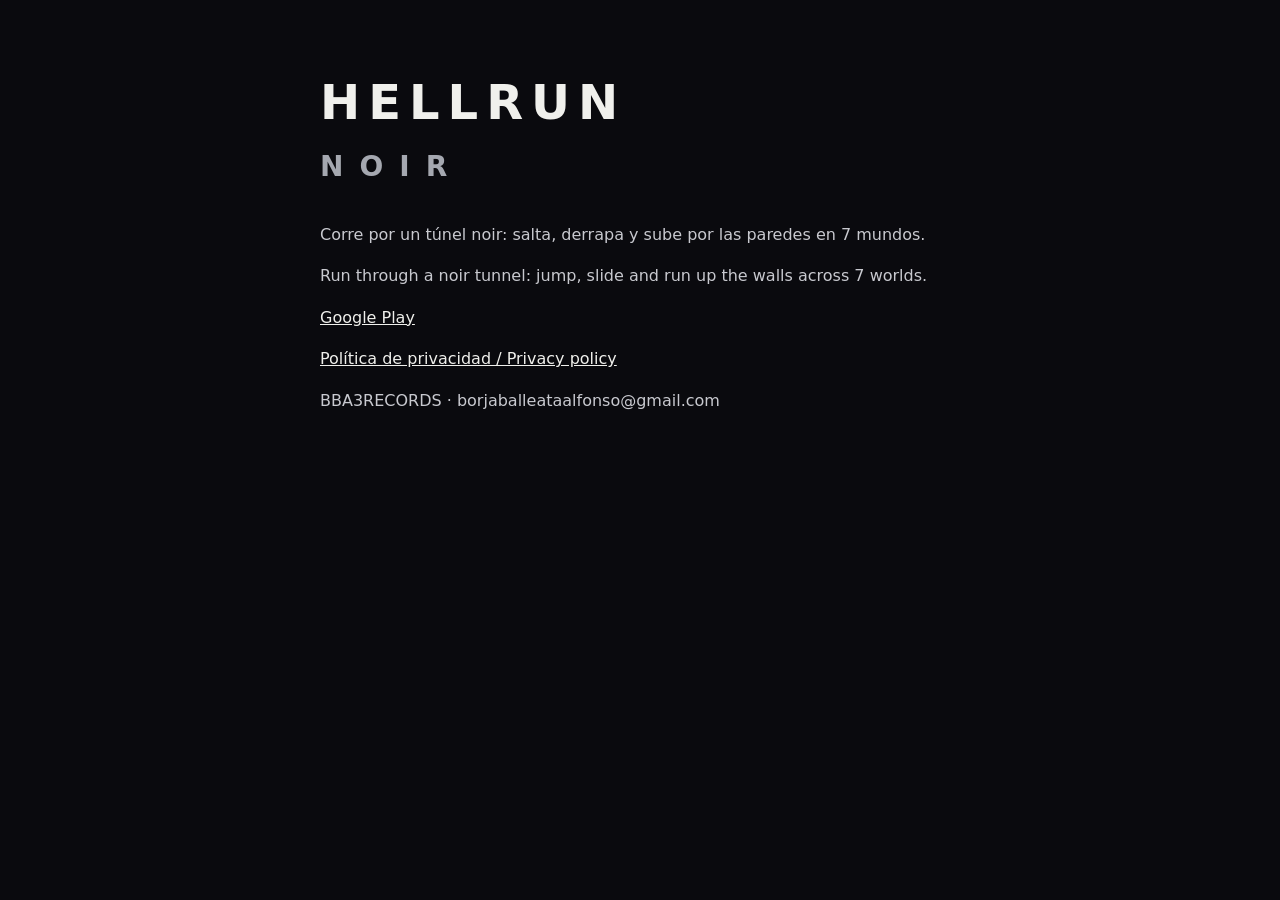
==== index.html @ d44cabf2 "Add files via upload" ====
<!doctype html>
<html lang="es">
<head>
<meta charset="utf-8">
<meta name="viewport" content="width=device-width, initial-scale=1">
<title>Hellrun Noir</title>
<style>
  body { margin: 0; background: #0a0a0e; color: #f0f0ec; font: 16px/1.6 system-ui, sans-serif; }
  main { max-width: 640px; margin: 0 auto; padding: 64px 20px; }
  h1 { font-size: 48px; letter-spacing: 8px; margin: 0 0 4px; }
  .noir { color: #a5a8b0; letter-spacing: 16px; font-size: 28px; font-weight: 700; margin: 0 0 32px; }
  a { color: #f0f0ec; }
  p { color: #c8c9cf; }
</style>
</head>
<body>
<main>
  <h1>HELLRUN</h1>
  <p class="noir">NOIR</p>
  <p>Corre por un túnel noir: salta, derrapa y sube por las paredes en 7 mundos.</p>
  <p>Run through a noir tunnel: jump, slide and run up the walls across 7 worlds.</p>
  <p><a href="https://play.google.com/store/apps/details?id=com.hellrun.noir">Google Play</a></p>
  <p><a href="https://claude.ai/artifact/WpwkuirKgyVC6YYcBdH5cK">Política de privacidad / Privacy policy</a></p>
  <p>BBA3RECORDS · borjaballeataalfonso@gmail.com</p>
</main>
</body>
</html>
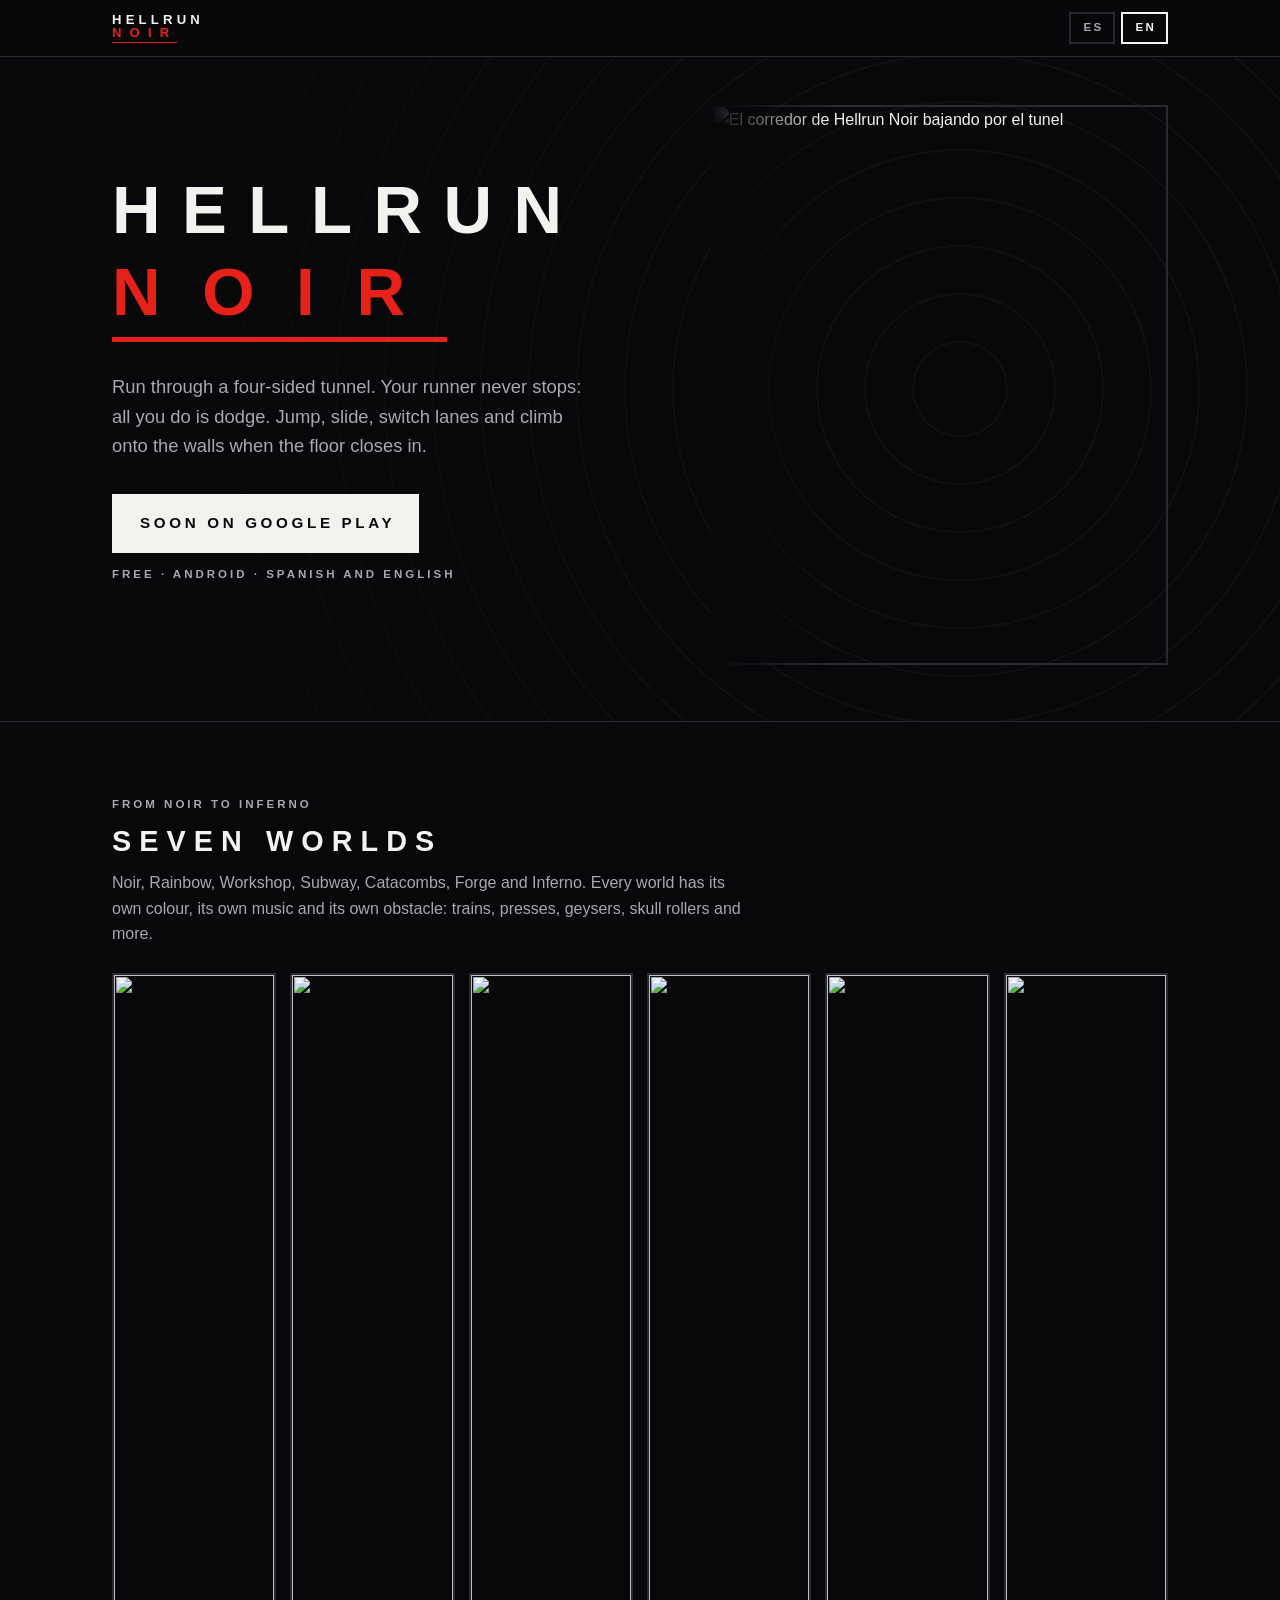
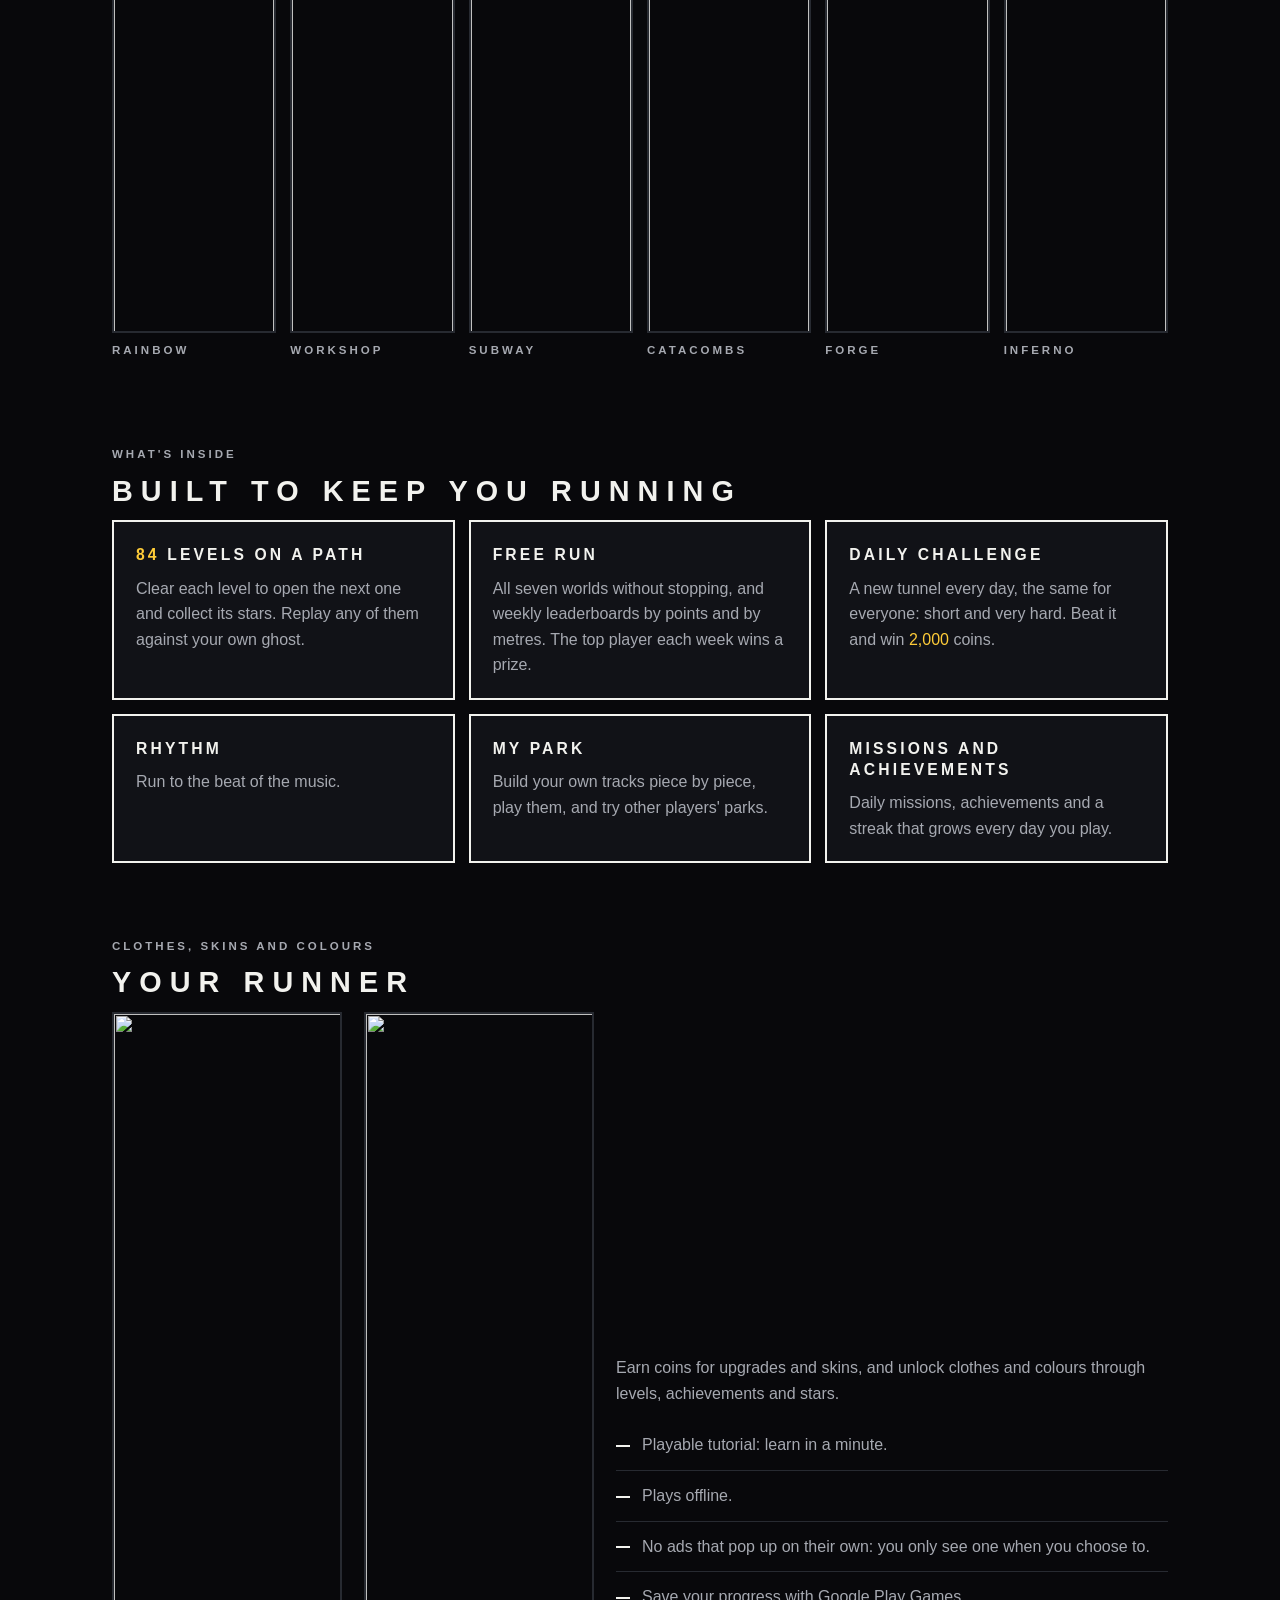
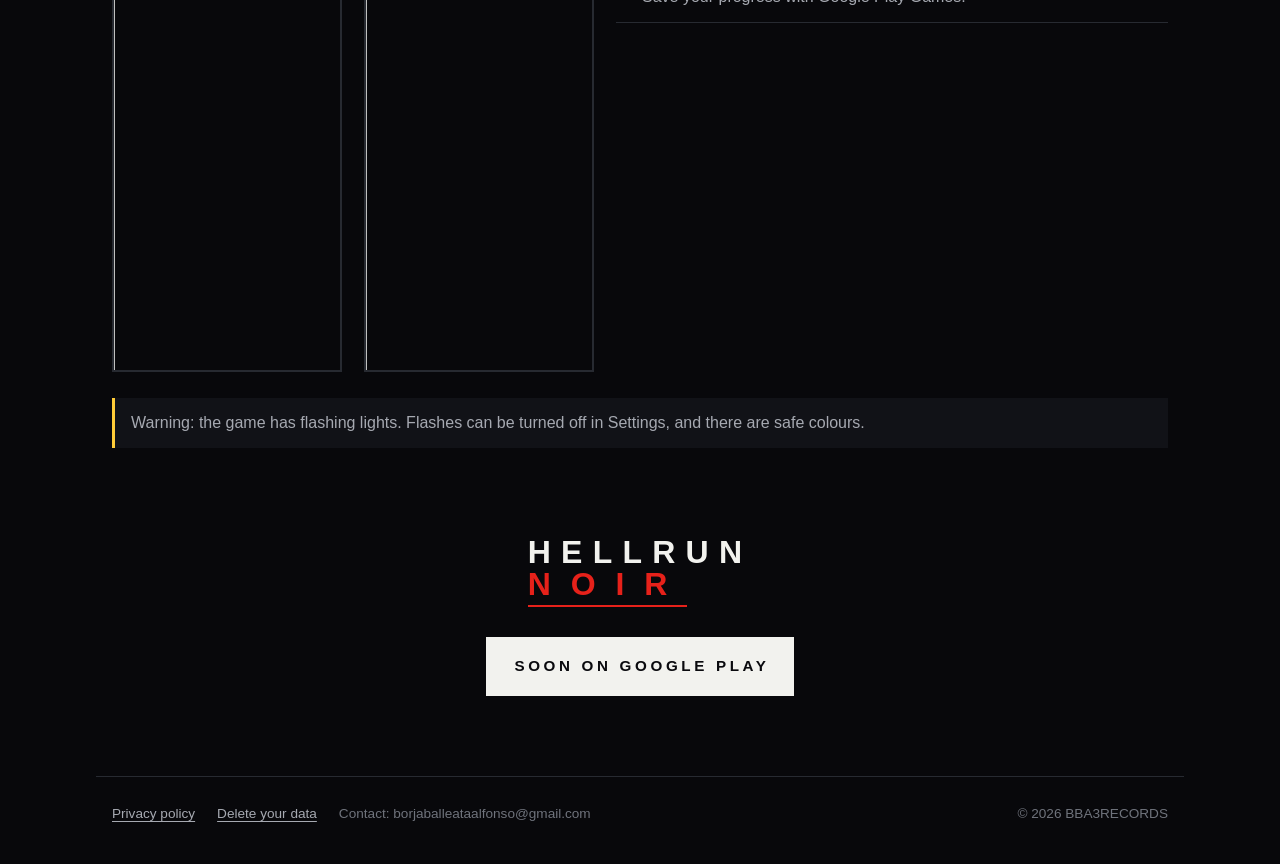
==== commit e5c2730d: "Add files via upload" ====
--- a/index.html
+++ b/index.html
@@ -1,27 +1,152 @@
 <!doctype html>
-<html lang="es">
+<html lang="es" data-lang="es">
 <head>
 <meta charset="utf-8">
 <meta name="viewport" content="width=device-width, initial-scale=1">
 <title>Hellrun Noir</title>
-<style>
-  body { margin: 0; background: #0a0a0e; color: #f0f0ec; font: 16px/1.6 system-ui, sans-serif; }
-  main { max-width: 640px; margin: 0 auto; padding: 64px 20px; }
-  h1 { font-size: 48px; letter-spacing: 8px; margin: 0 0 4px; }
-  .noir { color: #a5a8b0; letter-spacing: 16px; font-size: 28px; font-weight: 700; margin: 0 0 32px; }
-  a { color: #f0f0ec; }
-  p { color: #c8c9cf; }
-</style>
+<meta name="description" content="Hellrun Noir: corre por un tunel de cuatro caras, salta, derrapa y sube por las paredes en 7 mundos. Juego para Android de BBA3RECORDS.">
+<meta property="og:title" content="Hellrun Noir">
+<meta property="og:description" content="Corre por un tunel noir: salta, derrapa y sube por las paredes en 7 mundos.">
+<meta property="og:image" content="https://bba3recordsdev.github.io/img/caratula.jpg">
+<link rel="icon" href="img/icono.jpg">
+<link rel="stylesheet" href="estilo.css">
 </head>
 <body>
-<main>
-  <h1>HELLRUN</h1>
-  <p class="noir">NOIR</p>
-  <p>Corre por un túnel noir: salta, derrapa y sube por las paredes en 7 mundos.</p>
-  <p>Run through a noir tunnel: jump, slide and run up the walls across 7 worlds.</p>
-  <p><a href="https://play.google.com/store/apps/details?id=com.hellrun.noir">Google Play</a></p>
-  <p><a href="https://claude.ai/artifact/WpwkuirKgyVC6YYcBdH5cK">Política de privacidad / Privacy policy</a></p>
-  <p>BBA3RECORDS · borjaballeataalfonso@gmail.com</p>
-</main>
+
+<header class="bar">
+  <div class="bar-inner">
+    <a class="logo" href="./" aria-label="Hellrun Noir"><b>Hellrun</b><i>Noir</i></a>
+    <div class="langs" role="group" aria-label="Idioma / Language">
+      <button id="btn-es" type="button" aria-pressed="true">ES</button>
+      <button id="btn-en" type="button" aria-pressed="false">EN</button>
+    </div>
+  </div>
+</header>
+
+<section class="hero">
+  <div class="tunnel"></div>
+  <div class="hero-inner">
+    <div>
+      <h1 class="logo" aria-label="Hellrun Noir"><b>Hellrun</b><i>Noir</i></h1>
+      <p class="tagline">
+        <span class="es">Corre por un túnel de cuatro caras. Tu corredor no para: tú solo esquivas. Salta, derrapa, cambia de carril y súbete a las paredes cuando el suelo se cierra.</span>
+        <span class="en">Run through a four-sided tunnel. Your runner never stops: all you do is dodge. Jump, slide, switch lanes and climb onto the walls when the floor closes in.</span>
+      </p>
+      <a class="btn main" href="https://play.google.com/store/apps/details?id=com.hellrun.noir">
+        <span class="es">Pronto en Google Play</span><span class="en">Soon on Google Play</span>
+      </a>
+      <p class="label small"><span class="es">Gratis · Android · Español e inglés</span><span class="en">Free · Android · Spanish and English</span></p>
+    </div>
+    <div class="hero-art">
+      <img src="img/caratula.jpg" width="1000" height="1032" alt="El corredor de Hellrun Noir bajando por el tunel">
+    </div>
+  </div>
+</section>
+
+<section class="block">
+  <p class="label"><span class="es">Del Noir al Infierno</span><span class="en">From Noir to Inferno</span></p>
+  <h2><span class="es">Siete mundos</span><span class="en">Seven worlds</span></h2>
+  <p class="intro">
+    <span class="es">Noir, Arcoíris, Taller, Metro, Catacumbas, Forja e Infierno. Cada mundo tiene su color, su música y su propio obstáculo: trenes, prensas, géiseres, rodillos de calaveras y mucho más.</span>
+    <span class="en">Noir, Rainbow, Workshop, Subway, Catacombs, Forge and Inferno. Every world has its own colour, its own music and its own obstacle: trains, presses, geysers, skull rollers and more.</span>
+  </p>
+  <div class="shots">
+    <figure><img src="img/c3_arcoiris.jpg" width="540" height="960" alt="" loading="lazy"><figcaption class="label"><span class="es">Arcoíris</span><span class="en">Rainbow</span></figcaption></figure>
+    <figure><img src="img/c4_taller.jpg" width="540" height="960" alt="" loading="lazy"><figcaption class="label"><span class="es">Taller</span><span class="en">Workshop</span></figcaption></figure>
+    <figure><img src="img/c6_metro.jpg" width="540" height="960" alt="" loading="lazy"><figcaption class="label"><span class="es">Metro</span><span class="en">Subway</span></figcaption></figure>
+    <figure><img src="img/c7_catacumbas.jpg" width="540" height="960" alt="" loading="lazy"><figcaption class="label"><span class="es">Catacumbas</span><span class="en">Catacombs</span></figcaption></figure>
+    <figure><img src="img/c8_forja.jpg" width="540" height="960" alt="" loading="lazy"><figcaption class="label"><span class="es">Forja</span><span class="en">Forge</span></figcaption></figure>
+    <figure><img src="img/c8_infierno.jpg" width="540" height="960" alt="" loading="lazy"><figcaption class="label"><span class="es">Infierno</span><span class="en">Inferno</span></figcaption></figure>
+  </div>
+</section>
+
+<section class="block">
+  <p class="label"><span class="es">Qué hay dentro</span><span class="en">What's inside</span></p>
+  <h2><span class="es">Para jugar mucho</span><span class="en">Built to keep you running</span></h2>
+  <div class="grid">
+    <div class="card">
+      <h3><span class="num">84</span> <span class="es">niveles en un camino</span><span class="en">levels on a path</span></h3>
+      <p><span class="es">Supera cada nivel para abrir el siguiente y consigue sus estrellas. Repite cualquiera contra tu propio fantasma.</span><span class="en">Clear each level to open the next one and collect its stars. Replay any of them against your own ghost.</span></p>
+    </div>
+    <div class="card">
+      <h3><span class="es">Carrera libre</span><span class="en">Free run</span></h3>
+      <p><span class="es">Los siete mundos sin parar y clasificaciones de la semana, por puntos y por metros. El primero de cada semana se lleva un premio.</span><span class="en">All seven worlds without stopping, and weekly leaderboards by points and by metres. The top player each week wins a prize.</span></p>
+    </div>
+    <div class="card">
+      <h3><span class="es">Reto del día</span><span class="en">Daily challenge</span></h3>
+      <p><span class="es">Un túnel nuevo cada día, el mismo para todos: corto y muy difícil. Supéralo y gana <span class="num">2.000</span> monedas.</span><span class="en">A new tunnel every day, the same for everyone: short and very hard. Beat it and win <span class="num">2,000</span> coins.</span></p>
+    </div>
+    <div class="card">
+      <h3><span class="es">Ritmo</span><span class="en">Rhythm</span></h3>
+      <p><span class="es">Corre al compás de la música.</span><span class="en">Run to the beat of the music.</span></p>
+    </div>
+    <div class="card">
+      <h3><span class="es">Mi parque</span><span class="en">My park</span></h3>
+      <p><span class="es">Construye tus propios circuitos pieza a pieza, juégalos y prueba los parques de otros jugadores.</span><span class="en">Build your own tracks piece by piece, play them, and try other players' parks.</span></p>
+    </div>
+    <div class="card">
+      <h3><span class="es">Misiones y logros</span><span class="en">Missions and achievements</span></h3>
+      <p><span class="es">Misiones diarias, logros y una racha que crece cada día que juegas.</span><span class="en">Daily missions, achievements and a streak that grows every day you play.</span></p>
+    </div>
+  </div>
+</section>
+
+<section class="block">
+  <p class="label"><span class="es">Ropa, pieles y colores</span><span class="en">Clothes, skins and colours</span></p>
+  <h2><span class="es">Tu corredor</span><span class="en">Your runner</span></h2>
+  <div class="runner">
+    <img src="img/c1_sala.jpg" width="540" height="960" alt="" loading="lazy">
+    <img src="img/c5_atuendo.jpg" width="540" height="960" alt="" loading="lazy">
+    <div class="text">
+      <p><span class="es">Gana monedas para mejoras y pieles, y desbloquea ropa y colores con los niveles, los logros y las estrellas.</span><span class="en">Earn coins for upgrades and skins, and unlock clothes and colours through levels, achievements and stars.</span></p>
+      <ul class="dash">
+        <li><span class="es">Tutorial jugable: se aprende en un minuto.</span><span class="en">Playable tutorial: learn in a minute.</span></li>
+        <li><span class="es">Se juega sin conexión.</span><span class="en">Plays offline.</span></li>
+        <li><span class="es">Sin anuncios que salten solos: solo ves uno cuando lo eliges.</span><span class="en">No ads that pop up on their own: you only see one when you choose to.</span></li>
+        <li><span class="es">Copia de tu partida con Google Play Juegos.</span><span class="en">Save your progress with Google Play Games.</span></li>
+      </ul>
+    </div>
+  </div>
+  <p class="warn"><span class="es">Aviso: el juego tiene luces que parpadean. Los destellos se pueden quitar en Ajustes, y hay colores seguros.</span><span class="en">Warning: the game has flashing lights. Flashes can be turned off in Settings, and there are safe colours.</span></p>
+</section>
+
+<section class="cta-end">
+  <a class="logo" href="#" aria-label="Hellrun Noir"><b>Hellrun</b><i>Noir</i></a><br>
+  <a class="btn main" href="https://play.google.com/store/apps/details?id=com.hellrun.noir"><span class="es">Pronto en Google Play</span><span class="en">Soon on Google Play</span></a>
+</section>
+
+<footer class="foot">
+  <nav>
+    <a href="privacidad.html"><span class="es">Política de privacidad</span><span class="en">Privacy policy</span></a>
+    <a href="privacidad.html#borrar" class="es">Borrar tus datos</a>
+    <a href="privacidad.html#delete" class="en">Delete your data</a>
+    <span><span class="es">Contacto:</span><span class="en">Contact:</span> <span class="mail">borjaballeataalfonso@gmail.com</span></span>
+  </nav>
+  <span>© 2026 BBA3RECORDS</span>
+</footer>
+
+<script>
+  (function () {
+    var root = document.documentElement;
+    var btns = { es: document.getElementById('btn-es'), en: document.getElementById('btn-en') };
+    function apply(lang) {
+      if (lang !== 'en') lang = 'es';
+      root.setAttribute('data-lang', lang);
+      root.setAttribute('lang', lang);
+      btns.es.setAttribute('aria-pressed', String(lang === 'es'));
+      btns.en.setAttribute('aria-pressed', String(lang === 'en'));
+      try { localStorage.setItem('hellrun.privacy.lang', lang); } catch (e) {}
+    }
+    var start = 'es';
+    try {
+      var saved = localStorage.getItem('hellrun.privacy.lang');
+      if (saved === 'es' || saved === 'en') start = saved;
+      else if ((navigator.language || '').slice(0, 2).toLowerCase() !== 'es') start = 'en';
+    } catch (e) {}
+    apply(start);
+    btns.es.addEventListener('click', function () { apply('es'); });
+    btns.en.addEventListener('click', function () { apply('en'); });
+  })();
+</script>
 </body>
 </html>
--- a/estilo.css
+++ b/estilo.css
@@ -0,0 +1,354 @@
+/* Hellrun Noir: la web, con la misma pinta que el juego.
+   Negro, letras espaciadas, NOIR en rojo (el rojo del logo) y botones como
+   los del juego: blanco lleno para lo principal, borde blanco para el resto.
+   Sin fuentes de fuera: la del juego es una Arial (Liberation Sans). */
+
+:root {
+  --bg: #08080b;
+  --panel: #111217;
+  --panel-2: #181a20;
+  --ink: #f2f2ee;
+  --soft: #a6a9b1;
+  --dim: #6f737c;
+  --rule: #272a31;
+  --red: #e6211a;
+  --gold: #ffcc38;
+  --blue: #76c2ff;
+  --sans: Arial, "Liberation Sans", "Helvetica Neue", Helvetica, sans-serif;
+  color-scheme: dark;
+}
+
+* { box-sizing: border-box; }
+
+html { -webkit-text-size-adjust: 100%; }
+
+body {
+  margin: 0;
+  background: var(--bg);
+  color: var(--ink);
+  font-family: var(--sans);
+  font-size: 16px;
+  line-height: 1.6;
+  -webkit-font-smoothing: antialiased;
+}
+
+img { max-width: 100%; display: block; }
+
+a { color: var(--ink); text-decoration-thickness: 1px; text-underline-offset: 3px; }
+a:hover { color: var(--gold); }
+a:focus-visible, button:focus-visible { outline: 2px solid var(--gold); outline-offset: 3px; }
+
+/* --- textos en dos idiomas: <span class="es"> / <span class="en"> --- */
+html[data-lang="es"] .en, html[data-lang="en"] .es { display: none !important; }
+
+/* --- el logo, como en la sala --- */
+.logo {
+  display: inline-block;
+  font-weight: 700;
+  text-transform: uppercase;
+  line-height: 1;
+  text-decoration: none;
+  color: var(--ink);
+}
+.logo b, .logo i { display: block; font-style: normal; font-weight: 700; letter-spacing: 0.32em; }
+.logo i { color: var(--red); letter-spacing: 0.62em; padding-bottom: 0.18em; border-bottom: 0.08em solid var(--red); width: max-content; }
+.logo:hover { color: var(--ink); }
+
+/* --- barra de arriba --- */
+.bar {
+  position: sticky;
+  top: 0;
+  z-index: 10;
+  background: rgba(8, 8, 11, 0.9);
+  backdrop-filter: blur(8px);
+  border-bottom: 1px solid var(--rule);
+}
+.bar-inner {
+  max-width: 68rem;
+  margin: 0 auto;
+  padding: 12px 16px;
+  display: flex;
+  align-items: center;
+  justify-content: space-between;
+  gap: 16px;
+}
+.bar .logo { font-size: 0.82rem; }
+
+.langs { display: flex; gap: 6px; }
+.langs button {
+  font: 700 0.72rem/1 var(--sans);
+  letter-spacing: 0.2em;
+  padding: 8px 10px 8px 12px;
+  border: 2px solid var(--rule);
+  background: transparent;
+  color: var(--soft);
+  cursor: pointer;
+}
+.langs button[aria-pressed="true"] { border-color: var(--ink); color: var(--ink); }
+
+/* --- botones, como JUGAR y los de la sala --- */
+.btn {
+  display: inline-block;
+  font: 700 0.95rem/1.2 var(--sans);
+  letter-spacing: 0.24em;
+  text-transform: uppercase;
+  text-decoration: none;
+  padding: 18px 22px 18px 26px;
+  border: 2px solid var(--ink);
+  color: var(--ink);
+  background: transparent;
+}
+.btn.main { background: var(--ink); color: #0a0a0e; }
+.btn.main:hover { background: var(--gold); border-color: var(--gold); color: #0a0a0e; }
+.btn:hover { color: var(--gold); border-color: var(--gold); }
+
+.label {
+  font: 700 0.72rem/1.3 var(--sans);
+  letter-spacing: 0.26em;
+  text-transform: uppercase;
+  color: var(--soft);
+}
+
+/* ================================================================ PORTADA */
+
+.hero {
+  position: relative;
+  overflow: hidden;
+  border-bottom: 1px solid var(--rule);
+}
+.hero-inner {
+  max-width: 68rem;
+  margin: 0 auto;
+  padding: 48px 16px 56px;
+  display: grid;
+  grid-template-columns: minmax(0, 1.1fr) minmax(0, 0.9fr);
+  gap: 40px;
+  align-items: center;
+}
+.hero .logo { font-size: clamp(2.1rem, 6.4vw, 4.2rem); margin: 0; }
+.hero .logo i { margin-top: 0.22em; }
+.tagline { font-size: 1.15rem; color: var(--soft); max-width: 30rem; margin: 30px 0 34px; }
+.hero .small { margin-top: 14px; }
+.hero-art { position: relative; }
+.hero-art img { width: 100%; height: min(70vh, 560px); object-fit: cover; object-position: 50% 22%; border: 2px solid var(--rule); }
+.hero-art::after {
+  content: "";
+  position: absolute;
+  inset: 0;
+  background: linear-gradient(90deg, var(--bg) 0%, rgba(8, 8, 11, 0) 26%);
+  pointer-events: none;
+}
+
+/* el tunel de fondo: marcos cuadrados que se pierden hacia el centro */
+.tunnel {
+  position: absolute;
+  inset: 0;
+  pointer-events: none;
+  background:
+    repeating-radial-gradient(circle at 75% 50%, transparent 0 46px, rgba(255, 255, 255, 0.035) 46px 48px);
+  -webkit-mask-image: linear-gradient(90deg, transparent, #000 60%);
+          mask-image: linear-gradient(90deg, transparent, #000 60%);
+}
+
+section.block { max-width: 68rem; margin: 0 auto; padding: 64px 16px 0; }
+section.block h2 {
+  font: 700 clamp(1.3rem, 3.6vw, 1.8rem)/1.2 var(--sans);
+  letter-spacing: 0.28em;
+  text-transform: uppercase;
+  margin: 10px 0 12px;
+}
+section.block > p.intro { color: var(--soft); max-width: 40rem; margin: 0 0 26px; }
+
+/* las capturas de los mundos, en fila, como un movil detras de otro */
+.shots {
+  display: flex;
+  gap: 14px;
+  overflow-x: auto;
+  scroll-snap-type: x mandatory;
+  padding-bottom: 14px;
+}
+.shots figure { flex: 0 0 auto; width: max(150px, calc((100% - 70px) / 6)); margin: 0; scroll-snap-align: start; }
+.shots { scrollbar-width: thin; scrollbar-color: var(--dim) transparent; }
+.shots img { width: 100%; aspect-ratio: 9 / 16; object-fit: cover; border: 2px solid var(--rule); }
+.shots figcaption { margin-top: 10px; }
+
+.grid {
+  display: grid;
+  grid-template-columns: repeat(3, minmax(0, 1fr));
+  gap: 14px;
+}
+.card { border: 2px solid var(--ink); padding: 22px 22px 20px; background: var(--panel); }
+.card h3 { font: 700 0.98rem/1.35 var(--sans); letter-spacing: 0.2em; text-transform: uppercase; margin: 0 0 10px; }
+.card p { margin: 0; color: var(--soft); }
+.card .num { color: var(--gold); }
+
+.runner {
+  display: grid;
+  grid-template-columns: minmax(0, 230px) minmax(0, 230px) minmax(0, 1fr);
+  gap: 14px 22px;
+  align-items: center;
+}
+.runner img { aspect-ratio: 9 / 16; object-fit: cover; border: 2px solid var(--rule); }
+.runner .text { padding-bottom: 6px; }
+.runner .text p { color: var(--soft); margin: 0 0 14px; }
+
+ul.dash { list-style: none; padding: 0; margin: 0; }
+ul.dash li { padding: 12px 0; border-bottom: 1px solid var(--rule); color: var(--soft); }
+ul.dash li::before { content: ""; display: inline-block; width: 14px; height: 2px; background: var(--ink); vertical-align: middle; margin-right: 12px; }
+
+.warn {
+  margin-top: 26px;
+  border-left: 3px solid var(--gold);
+  padding: 12px 16px;
+  background: var(--panel);
+  color: var(--soft);
+}
+
+.cta-end { text-align: center; padding: 72px 16px 8px; }
+.cta-end .logo { font-size: clamp(1.4rem, 4vw, 2rem); margin-bottom: 30px; }
+
+/* --- pie --- */
+.foot {
+  max-width: 68rem;
+  margin: 72px auto 0;
+  padding: 26px 16px 40px;
+  border-top: 1px solid var(--rule);
+  display: flex;
+  flex-wrap: wrap;
+  gap: 14px 28px;
+  justify-content: space-between;
+  font-size: 0.85rem;
+  color: var(--dim);
+}
+.foot nav { display: flex; flex-wrap: wrap; gap: 10px 22px; }
+.foot a { color: var(--soft); }
+.mail { user-select: all; overflow-wrap: anywhere; }
+
+@media (max-width: 980px) {
+  .grid { grid-template-columns: repeat(2, minmax(0, 1fr)); }
+}
+
+@media (max-width: 760px) {
+  .grid { grid-template-columns: minmax(0, 1fr); }
+  .hero-inner { grid-template-columns: minmax(0, 1fr); padding-top: 28px; gap: 28px; }
+  .hero-art img { height: auto; aspect-ratio: 1 / 1; }
+  .hero-art { order: -1; }
+  .hero-art::after { background: linear-gradient(0deg, var(--bg) 0%, rgba(8, 8, 11, 0) 30%); }
+  .runner { grid-template-columns: minmax(0, 1fr) minmax(0, 1fr); }
+  .runner .text { grid-column: 1 / -1; }
+  .btn { width: 100%; text-align: center; }
+}
+
+/* ============================================= LA POLITICA DE PRIVACIDAD */
+
+main.doc {
+  max-width: 46rem;
+  margin: 0 auto;
+  padding-inline: 16px;
+  padding-block: 52px 96px;
+}
+.doc-hero { height: 150px; margin: 0 0 40px; border: 2px solid var(--rule); overflow: hidden; }
+.doc-hero img { width: 100%; height: 100%; object-fit: cover; object-position: 50% 30%; opacity: 0.85; }
+
+.eyebrow {
+  font: 700 0.72rem/1.3 var(--sans);
+  letter-spacing: 0.26em;
+  text-transform: uppercase;
+  color: var(--red);
+  margin: 0 0 14px;
+}
+.doc h1 {
+  font: 700 clamp(1.7rem, 6vw, 2.5rem)/1.15 var(--sans);
+  letter-spacing: 0.08em;
+  text-transform: uppercase;
+  text-wrap: balance;
+  margin: 0 0 18px;
+}
+.standfirst { font-size: 1.08rem; color: var(--soft); margin: 0 0 30px; max-width: 36rem; }
+
+.meta {
+  font-size: 0.85rem;
+  line-height: 1.9;
+  color: var(--soft);
+  border-top: 1px solid var(--rule);
+  border-bottom: 1px solid var(--rule);
+  padding-block: 14px;
+  display: grid;
+  grid-template-columns: max-content minmax(0, 1fr);
+  gap: 2px 22px;
+}
+.meta dt { color: var(--ink); font-weight: 700; letter-spacing: 0.08em; text-transform: uppercase; font-size: 0.75rem; padding-top: 2px; }
+.meta dd { margin: 0; overflow-wrap: anywhere; }
+
+.doc h2 {
+  font: 700 1.12rem/1.35 var(--sans);
+  letter-spacing: 0.14em;
+  text-transform: uppercase;
+  text-wrap: balance;
+  margin: 56px 0 4px;
+  padding-top: 24px;
+  border-top: 1px solid var(--rule);
+  scroll-margin-top: 80px;
+}
+.doc h2 .num {
+  display: block;
+  font-size: 0.8rem;
+  letter-spacing: 0.3em;
+  color: var(--red);
+  margin-bottom: 8px;
+}
+.doc h3 { font: 700 0.95rem/1.4 var(--sans); letter-spacing: 0.06em; margin: 28px 0 -6px; }
+
+.doc p { margin: 14px 0; color: #d6d7d3; }
+.doc strong { color: var(--ink); }
+.doc ul { margin: 14px 0; padding-left: 1.1rem; color: #d6d7d3; }
+.doc li { margin: 7px 0; }
+.doc li::marker { color: var(--red); }
+
+.lede { background: var(--panel); border-left: 3px solid var(--ink); padding: 18px 22px; margin: 26px 0; }
+.lede p { margin: 8px 0; }
+.lede p:first-child { margin-top: 0; }
+.lede p:last-child { margin-bottom: 0; }
+
+.note { border: 2px dashed var(--rule); padding: 14px 18px; margin: 22px 0; font-size: 0.93rem; }
+.note p { margin: 6px 0; }
+.note p:first-child { margin-top: 0; }
+.note p:last-child { margin-bottom: 0; }
+
+code { font-family: ui-monospace, Consolas, monospace; font-size: 0.88em; }
+.ui {
+  font-size: 0.78em;
+  font-weight: 700;
+  letter-spacing: 0.12em;
+  border: 1px solid var(--soft);
+  color: var(--ink);
+  padding: 1px 6px;
+  white-space: nowrap;
+}
+
+.scroller { overflow-x: auto; margin: 22px 0; }
+.doc table { border-collapse: collapse; width: 100%; min-width: 32rem; font-size: 0.9rem; }
+.doc caption {
+  text-align: left;
+  font-size: 0.72rem;
+  font-weight: 700;
+  letter-spacing: 0.2em;
+  text-transform: uppercase;
+  color: var(--soft);
+  padding-bottom: 9px;
+}
+.doc th, .doc td { text-align: left; vertical-align: top; padding: 11px 16px 11px 0; border-bottom: 1px solid var(--rule); }
+.doc th { font-size: 0.75rem; letter-spacing: 0.12em; text-transform: uppercase; color: var(--soft); border-bottom: 2px solid var(--ink); }
+.doc td { color: #d6d7d3; }
+.doc td:last-child, .doc th:last-child { padding-right: 0; }
+
+.contact { margin-top: 56px; padding: 22px; border: 2px solid var(--ink); background: var(--panel); }
+.contact h3 { margin-top: 0; letter-spacing: 0.2em; text-transform: uppercase; }
+.contact p { margin: 6px 0; }
+.contact .mail { font-size: 1.02rem; color: var(--ink); }
+
+.doc footer { margin-top: 48px; padding-top: 20px; border-top: 1px solid var(--rule); font-size: 0.8rem; color: var(--dim); }
+
+@media (prefers-reduced-motion: reduce) {
+  * { animation: none !important; transition: none !important; scroll-behavior: auto !important; }
+}
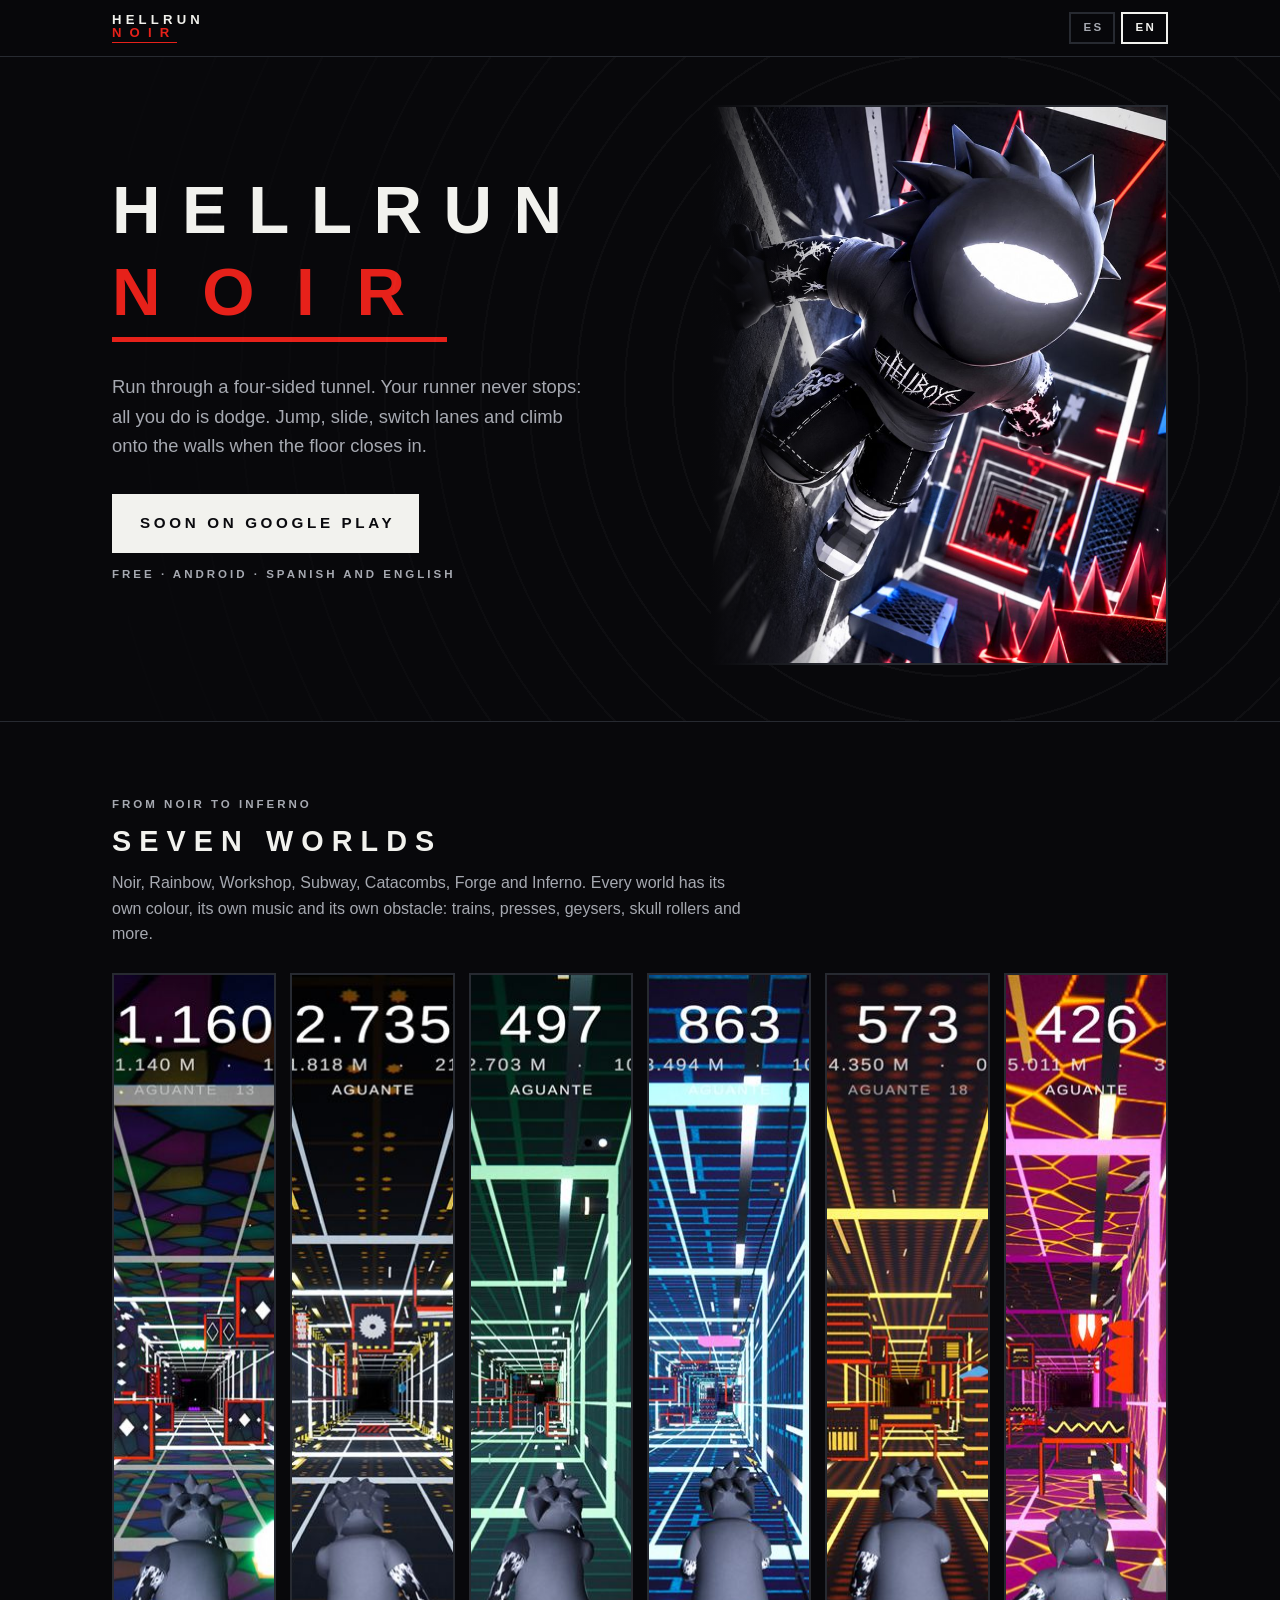
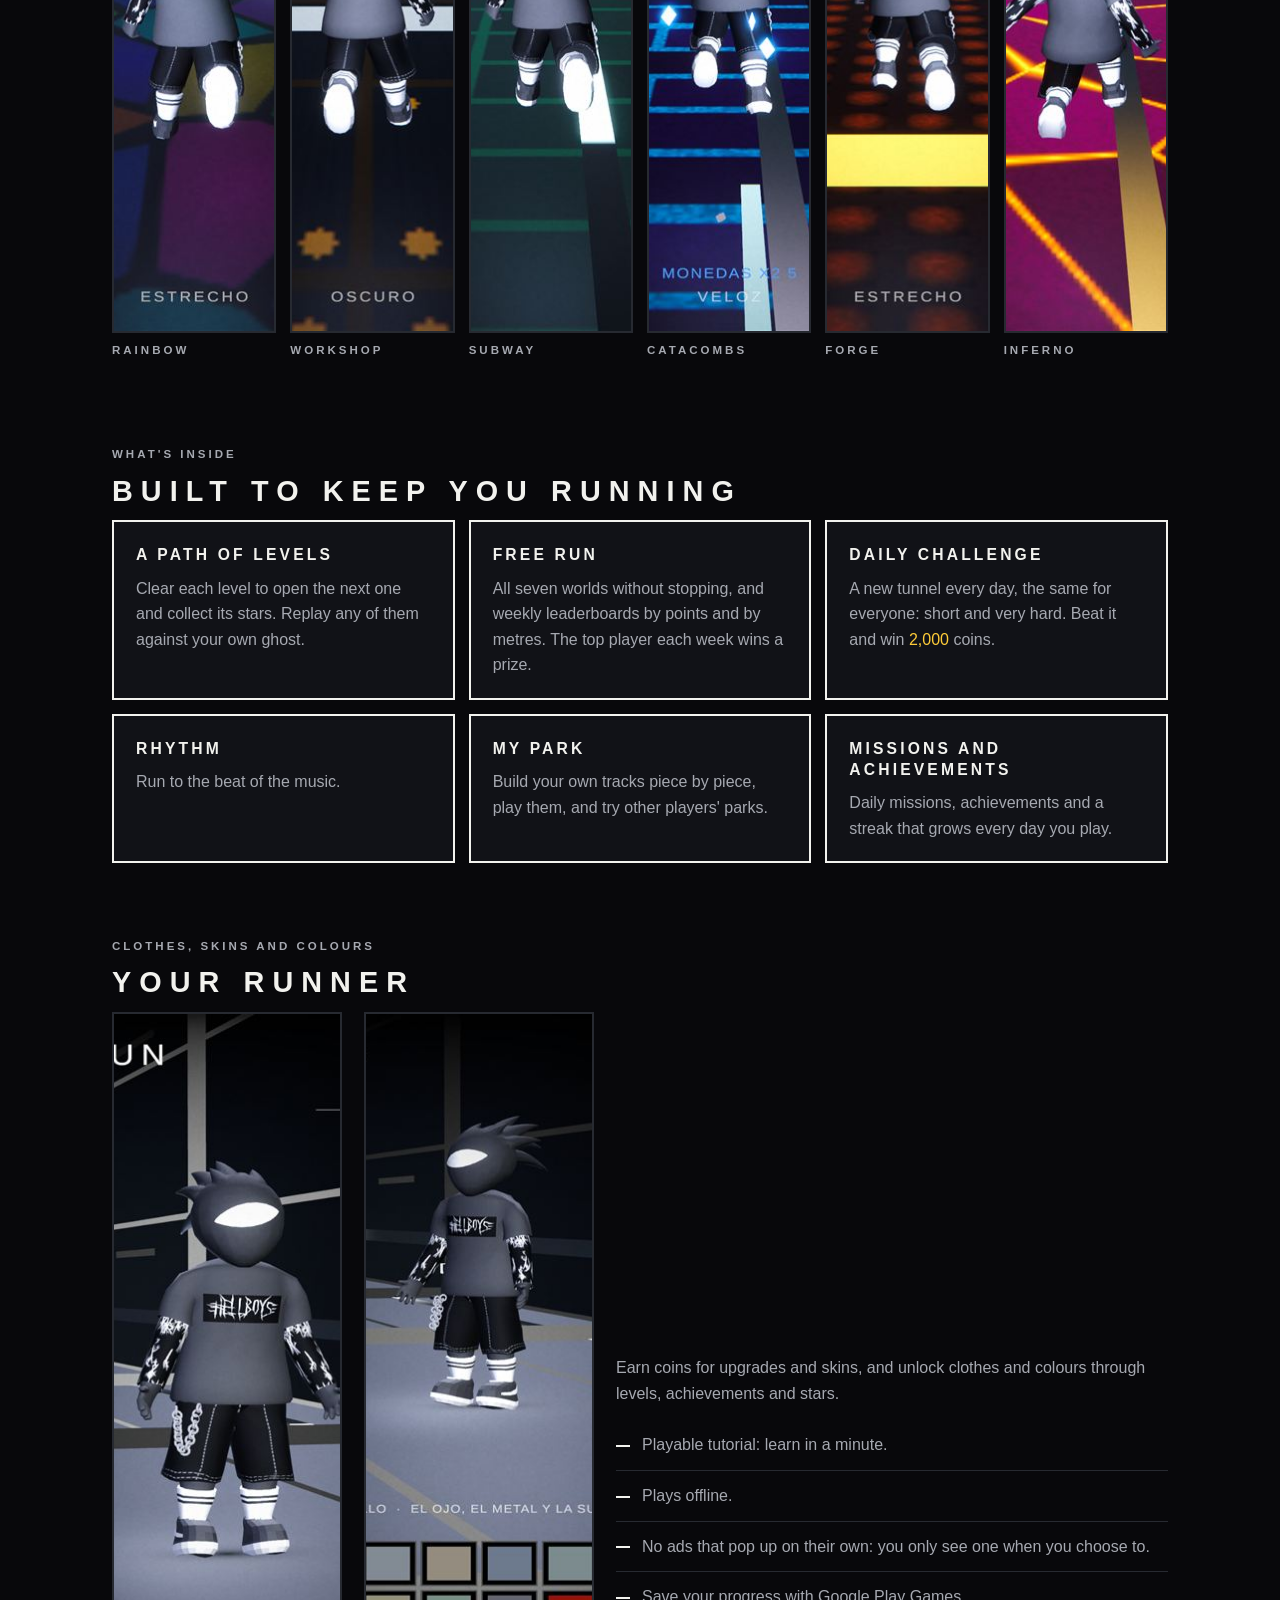
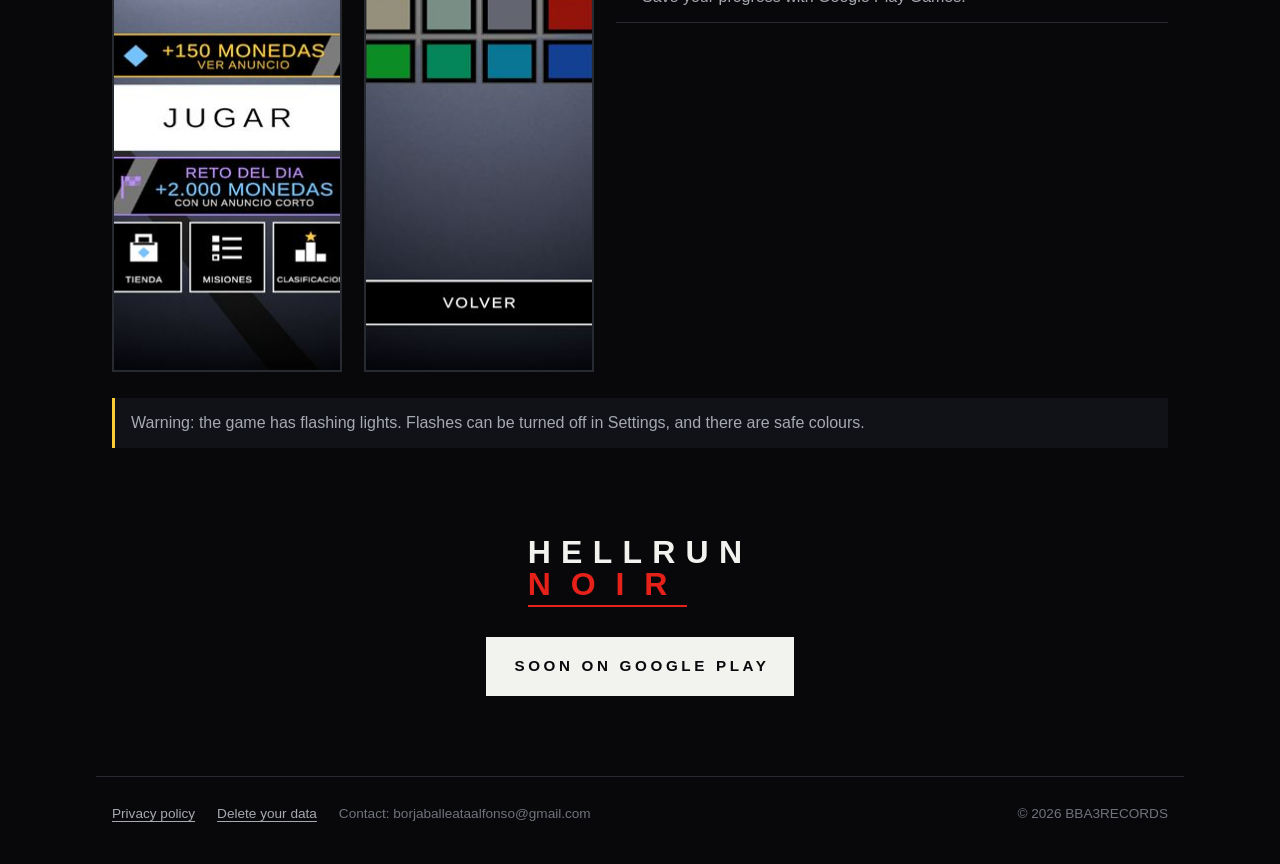
==== commit cdc6836c: "Add files via upload" ====
--- a/index.html
+++ b/index.html
@@ -1,152 +1,152 @@
-<!doctype html>
-<html lang="es" data-lang="es">
-<head>
-<meta charset="utf-8">
-<meta name="viewport" content="width=device-width, initial-scale=1">
-<title>Hellrun Noir</title>
-<meta name="description" content="Hellrun Noir: corre por un tunel de cuatro caras, salta, derrapa y sube por las paredes en 7 mundos. Juego para Android de BBA3RECORDS.">
-<meta property="og:title" content="Hellrun Noir">
-<meta property="og:description" content="Corre por un tunel noir: salta, derrapa y sube por las paredes en 7 mundos.">
-<meta property="og:image" content="https://bba3recordsdev.github.io/img/caratula.jpg">
-<link rel="icon" href="img/icono.jpg">
-<link rel="stylesheet" href="estilo.css">
-</head>
-<body>
-
-<header class="bar">
-  <div class="bar-inner">
-    <a class="logo" href="./" aria-label="Hellrun Noir"><b>Hellrun</b><i>Noir</i></a>
-    <div class="langs" role="group" aria-label="Idioma / Language">
-      <button id="btn-es" type="button" aria-pressed="true">ES</button>
-      <button id="btn-en" type="button" aria-pressed="false">EN</button>
-    </div>
-  </div>
-</header>
-
-<section class="hero">
-  <div class="tunnel"></div>
-  <div class="hero-inner">
-    <div>
-      <h1 class="logo" aria-label="Hellrun Noir"><b>Hellrun</b><i>Noir</i></h1>
-      <p class="tagline">
-        <span class="es">Corre por un túnel de cuatro caras. Tu corredor no para: tú solo esquivas. Salta, derrapa, cambia de carril y súbete a las paredes cuando el suelo se cierra.</span>
-        <span class="en">Run through a four-sided tunnel. Your runner never stops: all you do is dodge. Jump, slide, switch lanes and climb onto the walls when the floor closes in.</span>
-      </p>
-      <a class="btn main" href="https://play.google.com/store/apps/details?id=com.hellrun.noir">
-        <span class="es">Pronto en Google Play</span><span class="en">Soon on Google Play</span>
-      </a>
-      <p class="label small"><span class="es">Gratis · Android · Español e inglés</span><span class="en">Free · Android · Spanish and English</span></p>
-    </div>
-    <div class="hero-art">
-      <img src="img/caratula.jpg" width="1000" height="1032" alt="El corredor de Hellrun Noir bajando por el tunel">
-    </div>
-  </div>
-</section>
-
-<section class="block">
-  <p class="label"><span class="es">Del Noir al Infierno</span><span class="en">From Noir to Inferno</span></p>
-  <h2><span class="es">Siete mundos</span><span class="en">Seven worlds</span></h2>
-  <p class="intro">
-    <span class="es">Noir, Arcoíris, Taller, Metro, Catacumbas, Forja e Infierno. Cada mundo tiene su color, su música y su propio obstáculo: trenes, prensas, géiseres, rodillos de calaveras y mucho más.</span>
-    <span class="en">Noir, Rainbow, Workshop, Subway, Catacombs, Forge and Inferno. Every world has its own colour, its own music and its own obstacle: trains, presses, geysers, skull rollers and more.</span>
-  </p>
-  <div class="shots">
-    <figure><img src="img/c3_arcoiris.jpg" width="540" height="960" alt="" loading="lazy"><figcaption class="label"><span class="es">Arcoíris</span><span class="en">Rainbow</span></figcaption></figure>
-    <figure><img src="img/c4_taller.jpg" width="540" height="960" alt="" loading="lazy"><figcaption class="label"><span class="es">Taller</span><span class="en">Workshop</span></figcaption></figure>
-    <figure><img src="img/c6_metro.jpg" width="540" height="960" alt="" loading="lazy"><figcaption class="label"><span class="es">Metro</span><span class="en">Subway</span></figcaption></figure>
-    <figure><img src="img/c7_catacumbas.jpg" width="540" height="960" alt="" loading="lazy"><figcaption class="label"><span class="es">Catacumbas</span><span class="en">Catacombs</span></figcaption></figure>
-    <figure><img src="img/c8_forja.jpg" width="540" height="960" alt="" loading="lazy"><figcaption class="label"><span class="es">Forja</span><span class="en">Forge</span></figcaption></figure>
-    <figure><img src="img/c8_infierno.jpg" width="540" height="960" alt="" loading="lazy"><figcaption class="label"><span class="es">Infierno</span><span class="en">Inferno</span></figcaption></figure>
-  </div>
-</section>
-
-<section class="block">
-  <p class="label"><span class="es">Qué hay dentro</span><span class="en">What's inside</span></p>
-  <h2><span class="es">Para jugar mucho</span><span class="en">Built to keep you running</span></h2>
-  <div class="grid">
-    <div class="card">
-      <h3><span class="num">84</span> <span class="es">niveles en un camino</span><span class="en">levels on a path</span></h3>
-      <p><span class="es">Supera cada nivel para abrir el siguiente y consigue sus estrellas. Repite cualquiera contra tu propio fantasma.</span><span class="en">Clear each level to open the next one and collect its stars. Replay any of them against your own ghost.</span></p>
-    </div>
-    <div class="card">
-      <h3><span class="es">Carrera libre</span><span class="en">Free run</span></h3>
-      <p><span class="es">Los siete mundos sin parar y clasificaciones de la semana, por puntos y por metros. El primero de cada semana se lleva un premio.</span><span class="en">All seven worlds without stopping, and weekly leaderboards by points and by metres. The top player each week wins a prize.</span></p>
-    </div>
-    <div class="card">
-      <h3><span class="es">Reto del día</span><span class="en">Daily challenge</span></h3>
-      <p><span class="es">Un túnel nuevo cada día, el mismo para todos: corto y muy difícil. Supéralo y gana <span class="num">2.000</span> monedas.</span><span class="en">A new tunnel every day, the same for everyone: short and very hard. Beat it and win <span class="num">2,000</span> coins.</span></p>
-    </div>
-    <div class="card">
-      <h3><span class="es">Ritmo</span><span class="en">Rhythm</span></h3>
-      <p><span class="es">Corre al compás de la música.</span><span class="en">Run to the beat of the music.</span></p>
-    </div>
-    <div class="card">
-      <h3><span class="es">Mi parque</span><span class="en">My park</span></h3>
-      <p><span class="es">Construye tus propios circuitos pieza a pieza, juégalos y prueba los parques de otros jugadores.</span><span class="en">Build your own tracks piece by piece, play them, and try other players' parks.</span></p>
-    </div>
-    <div class="card">
-      <h3><span class="es">Misiones y logros</span><span class="en">Missions and achievements</span></h3>
-      <p><span class="es">Misiones diarias, logros y una racha que crece cada día que juegas.</span><span class="en">Daily missions, achievements and a streak that grows every day you play.</span></p>
-    </div>
-  </div>
-</section>
-
-<section class="block">
-  <p class="label"><span class="es">Ropa, pieles y colores</span><span class="en">Clothes, skins and colours</span></p>
-  <h2><span class="es">Tu corredor</span><span class="en">Your runner</span></h2>
-  <div class="runner">
-    <img src="img/c1_sala.jpg" width="540" height="960" alt="" loading="lazy">
-    <img src="img/c5_atuendo.jpg" width="540" height="960" alt="" loading="lazy">
-    <div class="text">
-      <p><span class="es">Gana monedas para mejoras y pieles, y desbloquea ropa y colores con los niveles, los logros y las estrellas.</span><span class="en">Earn coins for upgrades and skins, and unlock clothes and colours through levels, achievements and stars.</span></p>
-      <ul class="dash">
-        <li><span class="es">Tutorial jugable: se aprende en un minuto.</span><span class="en">Playable tutorial: learn in a minute.</span></li>
-        <li><span class="es">Se juega sin conexión.</span><span class="en">Plays offline.</span></li>
-        <li><span class="es">Sin anuncios que salten solos: solo ves uno cuando lo eliges.</span><span class="en">No ads that pop up on their own: you only see one when you choose to.</span></li>
-        <li><span class="es">Copia de tu partida con Google Play Juegos.</span><span class="en">Save your progress with Google Play Games.</span></li>
-      </ul>
-    </div>
-  </div>
-  <p class="warn"><span class="es">Aviso: el juego tiene luces que parpadean. Los destellos se pueden quitar en Ajustes, y hay colores seguros.</span><span class="en">Warning: the game has flashing lights. Flashes can be turned off in Settings, and there are safe colours.</span></p>
-</section>
-
-<section class="cta-end">
-  <a class="logo" href="#" aria-label="Hellrun Noir"><b>Hellrun</b><i>Noir</i></a><br>
-  <a class="btn main" href="https://play.google.com/store/apps/details?id=com.hellrun.noir"><span class="es">Pronto en Google Play</span><span class="en">Soon on Google Play</span></a>
-</section>
-
-<footer class="foot">
-  <nav>
-    <a href="privacidad.html"><span class="es">Política de privacidad</span><span class="en">Privacy policy</span></a>
-    <a href="privacidad.html#borrar" class="es">Borrar tus datos</a>
-    <a href="privacidad.html#delete" class="en">Delete your data</a>
-    <span><span class="es">Contacto:</span><span class="en">Contact:</span> <span class="mail">borjaballeataalfonso@gmail.com</span></span>
-  </nav>
-  <span>© 2026 BBA3RECORDS</span>
-</footer>
-
-<script>
-  (function () {
-    var root = document.documentElement;
-    var btns = { es: document.getElementById('btn-es'), en: document.getElementById('btn-en') };
-    function apply(lang) {
-      if (lang !== 'en') lang = 'es';
-      root.setAttribute('data-lang', lang);
-      root.setAttribute('lang', lang);
-      btns.es.setAttribute('aria-pressed', String(lang === 'es'));
-      btns.en.setAttribute('aria-pressed', String(lang === 'en'));
-      try { localStorage.setItem('hellrun.privacy.lang', lang); } catch (e) {}
-    }
-    var start = 'es';
-    try {
-      var saved = localStorage.getItem('hellrun.privacy.lang');
-      if (saved === 'es' || saved === 'en') start = saved;
-      else if ((navigator.language || '').slice(0, 2).toLowerCase() !== 'es') start = 'en';
-    } catch (e) {}
-    apply(start);
-    btns.es.addEventListener('click', function () { apply('es'); });
-    btns.en.addEventListener('click', function () { apply('en'); });
-  })();
-</script>
-</body>
-</html>
+<!doctype html>
+<html lang="es" data-lang="es">
+<head>
+<meta charset="utf-8">
+<meta name="viewport" content="width=device-width, initial-scale=1">
+<title>Hellrun Noir</title>
+<meta name="description" content="Hellrun Noir: corre por un tunel de cuatro caras, salta, derrapa y sube por las paredes en 7 mundos. Juego para Android de BBA3RECORDS.">
+<meta property="og:title" content="Hellrun Noir">
+<meta property="og:description" content="Corre por un tunel noir: salta, derrapa y sube por las paredes en 7 mundos.">
+<meta property="og:image" content="https://bba3recordsdev.github.io/img/caratula.jpg">
+<link rel="icon" href="img/icono.jpg">
+<link rel="stylesheet" href="estilo.css">
+</head>
+<body>
+
+<header class="bar">
+  <div class="bar-inner">
+    <a class="logo" href="./" aria-label="Hellrun Noir"><b>Hellrun</b><i>Noir</i></a>
+    <div class="langs" role="group" aria-label="Idioma / Language">
+      <button id="btn-es" type="button" aria-pressed="true">ES</button>
+      <button id="btn-en" type="button" aria-pressed="false">EN</button>
+    </div>
+  </div>
+</header>
+
+<section class="hero">
+  <div class="tunnel"></div>
+  <div class="hero-inner">
+    <div>
+      <h1 class="logo" aria-label="Hellrun Noir"><b>Hellrun</b><i>Noir</i></h1>
+      <p class="tagline">
+        <span class="es">Corre por un túnel de cuatro caras. Tu corredor no para: tú solo esquivas. Salta, derrapa, cambia de carril y súbete a las paredes cuando el suelo se cierra.</span>
+        <span class="en">Run through a four-sided tunnel. Your runner never stops: all you do is dodge. Jump, slide, switch lanes and climb onto the walls when the floor closes in.</span>
+      </p>
+      <a class="btn main" href="https://play.google.com/store/apps/details?id=com.hellrun.noir">
+        <span class="es">Pronto en Google Play</span><span class="en">Soon on Google Play</span>
+      </a>
+      <p class="label small"><span class="es">Gratis · Android · Español e inglés</span><span class="en">Free · Android · Spanish and English</span></p>
+    </div>
+    <div class="hero-art">
+      <img src="img/caratula.jpg" width="1000" height="1032" alt="El corredor de Hellrun Noir bajando por el tunel">
+    </div>
+  </div>
+</section>
+
+<section class="block">
+  <p class="label"><span class="es">Del Noir al Infierno</span><span class="en">From Noir to Inferno</span></p>
+  <h2><span class="es">Siete mundos</span><span class="en">Seven worlds</span></h2>
+  <p class="intro">
+    <span class="es">Noir, Arcoíris, Taller, Metro, Catacumbas, Forja e Infierno. Cada mundo tiene su color, su música y su propio obstáculo: trenes, prensas, géiseres, rodillos de calaveras y mucho más.</span>
+    <span class="en">Noir, Rainbow, Workshop, Subway, Catacombs, Forge and Inferno. Every world has its own colour, its own music and its own obstacle: trains, presses, geysers, skull rollers and more.</span>
+  </p>
+  <div class="shots">
+    <figure><img src="img/c3_arcoiris.jpg" width="540" height="960" alt="" loading="lazy"><figcaption class="label"><span class="es">Arcoíris</span><span class="en">Rainbow</span></figcaption></figure>
+    <figure><img src="img/c4_taller.jpg" width="540" height="960" alt="" loading="lazy"><figcaption class="label"><span class="es">Taller</span><span class="en">Workshop</span></figcaption></figure>
+    <figure><img src="img/c6_metro.jpg" width="540" height="960" alt="" loading="lazy"><figcaption class="label"><span class="es">Metro</span><span class="en">Subway</span></figcaption></figure>
+    <figure><img src="img/c7_catacumbas.jpg" width="540" height="960" alt="" loading="lazy"><figcaption class="label"><span class="es">Catacumbas</span><span class="en">Catacombs</span></figcaption></figure>
+    <figure><img src="img/c8_forja.jpg" width="540" height="960" alt="" loading="lazy"><figcaption class="label"><span class="es">Forja</span><span class="en">Forge</span></figcaption></figure>
+    <figure><img src="img/c8_infierno.jpg" width="540" height="960" alt="" loading="lazy"><figcaption class="label"><span class="es">Infierno</span><span class="en">Inferno</span></figcaption></figure>
+  </div>
+</section>
+
+<section class="block">
+  <p class="label"><span class="es">Qué hay dentro</span><span class="en">What's inside</span></p>
+  <h2><span class="es">Para jugar mucho</span><span class="en">Built to keep you running</span></h2>
+  <div class="grid">
+    <div class="card">
+      <h3><span class="es">Un camino de niveles</span><span class="en">A path of levels</span></h3>
+      <p><span class="es">Supera cada nivel para abrir el siguiente y consigue sus estrellas. Repite cualquiera contra tu propio fantasma.</span><span class="en">Clear each level to open the next one and collect its stars. Replay any of them against your own ghost.</span></p>
+    </div>
+    <div class="card">
+      <h3><span class="es">Carrera libre</span><span class="en">Free run</span></h3>
+      <p><span class="es">Los siete mundos sin parar y clasificaciones de la semana, por puntos y por metros. El primero de cada semana se lleva un premio.</span><span class="en">All seven worlds without stopping, and weekly leaderboards by points and by metres. The top player each week wins a prize.</span></p>
+    </div>
+    <div class="card">
+      <h3><span class="es">Reto del día</span><span class="en">Daily challenge</span></h3>
+      <p><span class="es">Un túnel nuevo cada día, el mismo para todos: corto y muy difícil. Supéralo y gana <span class="num">2.000</span> monedas.</span><span class="en">A new tunnel every day, the same for everyone: short and very hard. Beat it and win <span class="num">2,000</span> coins.</span></p>
+    </div>
+    <div class="card">
+      <h3><span class="es">Ritmo</span><span class="en">Rhythm</span></h3>
+      <p><span class="es">Corre al compás de la música.</span><span class="en">Run to the beat of the music.</span></p>
+    </div>
+    <div class="card">
+      <h3><span class="es">Mi parque</span><span class="en">My park</span></h3>
+      <p><span class="es">Construye tus propios circuitos pieza a pieza, juégalos y prueba los parques de otros jugadores.</span><span class="en">Build your own tracks piece by piece, play them, and try other players' parks.</span></p>
+    </div>
+    <div class="card">
+      <h3><span class="es">Misiones y logros</span><span class="en">Missions and achievements</span></h3>
+      <p><span class="es">Misiones diarias, logros y una racha que crece cada día que juegas.</span><span class="en">Daily missions, achievements and a streak that grows every day you play.</span></p>
+    </div>
+  </div>
+</section>
+
+<section class="block">
+  <p class="label"><span class="es">Ropa, pieles y colores</span><span class="en">Clothes, skins and colours</span></p>
+  <h2><span class="es">Tu corredor</span><span class="en">Your runner</span></h2>
+  <div class="runner">
+    <img src="img/c1_sala.jpg" width="540" height="960" alt="" loading="lazy">
+    <img src="img/c5_atuendo.jpg" width="540" height="960" alt="" loading="lazy">
+    <div class="text">
+      <p><span class="es">Gana monedas para mejoras y pieles, y desbloquea ropa y colores con los niveles, los logros y las estrellas.</span><span class="en">Earn coins for upgrades and skins, and unlock clothes and colours through levels, achievements and stars.</span></p>
+      <ul class="dash">
+        <li><span class="es">Tutorial jugable: se aprende en un minuto.</span><span class="en">Playable tutorial: learn in a minute.</span></li>
+        <li><span class="es">Se juega sin conexión.</span><span class="en">Plays offline.</span></li>
+        <li><span class="es">Sin anuncios que salten solos: solo ves uno cuando lo eliges.</span><span class="en">No ads that pop up on their own: you only see one when you choose to.</span></li>
+        <li><span class="es">Copia de tu partida con Google Play Juegos.</span><span class="en">Save your progress with Google Play Games.</span></li>
+      </ul>
+    </div>
+  </div>
+  <p class="warn"><span class="es">Aviso: el juego tiene luces que parpadean. Los destellos se pueden quitar en Ajustes, y hay colores seguros.</span><span class="en">Warning: the game has flashing lights. Flashes can be turned off in Settings, and there are safe colours.</span></p>
+</section>
+
+<section class="cta-end">
+  <a class="logo" href="#" aria-label="Hellrun Noir"><b>Hellrun</b><i>Noir</i></a><br>
+  <a class="btn main" href="https://play.google.com/store/apps/details?id=com.hellrun.noir"><span class="es">Pronto en Google Play</span><span class="en">Soon on Google Play</span></a>
+</section>
+
+<footer class="foot">
+  <nav>
+    <a href="privacidad.html"><span class="es">Política de privacidad</span><span class="en">Privacy policy</span></a>
+    <a href="privacidad.html#borrar" class="es">Borrar tus datos</a>
+    <a href="privacidad.html#delete" class="en">Delete your data</a>
+    <span><span class="es">Contacto:</span><span class="en">Contact:</span> <span class="mail">borjaballeataalfonso@gmail.com</span></span>
+  </nav>
+  <span>© 2026 BBA3RECORDS</span>
+</footer>
+
+<script>
+  (function () {
+    var root = document.documentElement;
+    var btns = { es: document.getElementById('btn-es'), en: document.getElementById('btn-en') };
+    function apply(lang) {
+      if (lang !== 'en') lang = 'es';
+      root.setAttribute('data-lang', lang);
+      root.setAttribute('lang', lang);
+      btns.es.setAttribute('aria-pressed', String(lang === 'es'));
+      btns.en.setAttribute('aria-pressed', String(lang === 'en'));
+      try { localStorage.setItem('hellrun.privacy.lang', lang); } catch (e) {}
+    }
+    var start = 'es';
+    try {
+      var saved = localStorage.getItem('hellrun.privacy.lang');
+      if (saved === 'es' || saved === 'en') start = saved;
+      else if ((navigator.language || '').slice(0, 2).toLowerCase() !== 'es') start = 'en';
+    } catch (e) {}
+    apply(start);
+    btns.es.addEventListener('click', function () { apply('es'); });
+    btns.en.addEventListener('click', function () { apply('en'); });
+  })();
+</script>
+</body>
+</html>
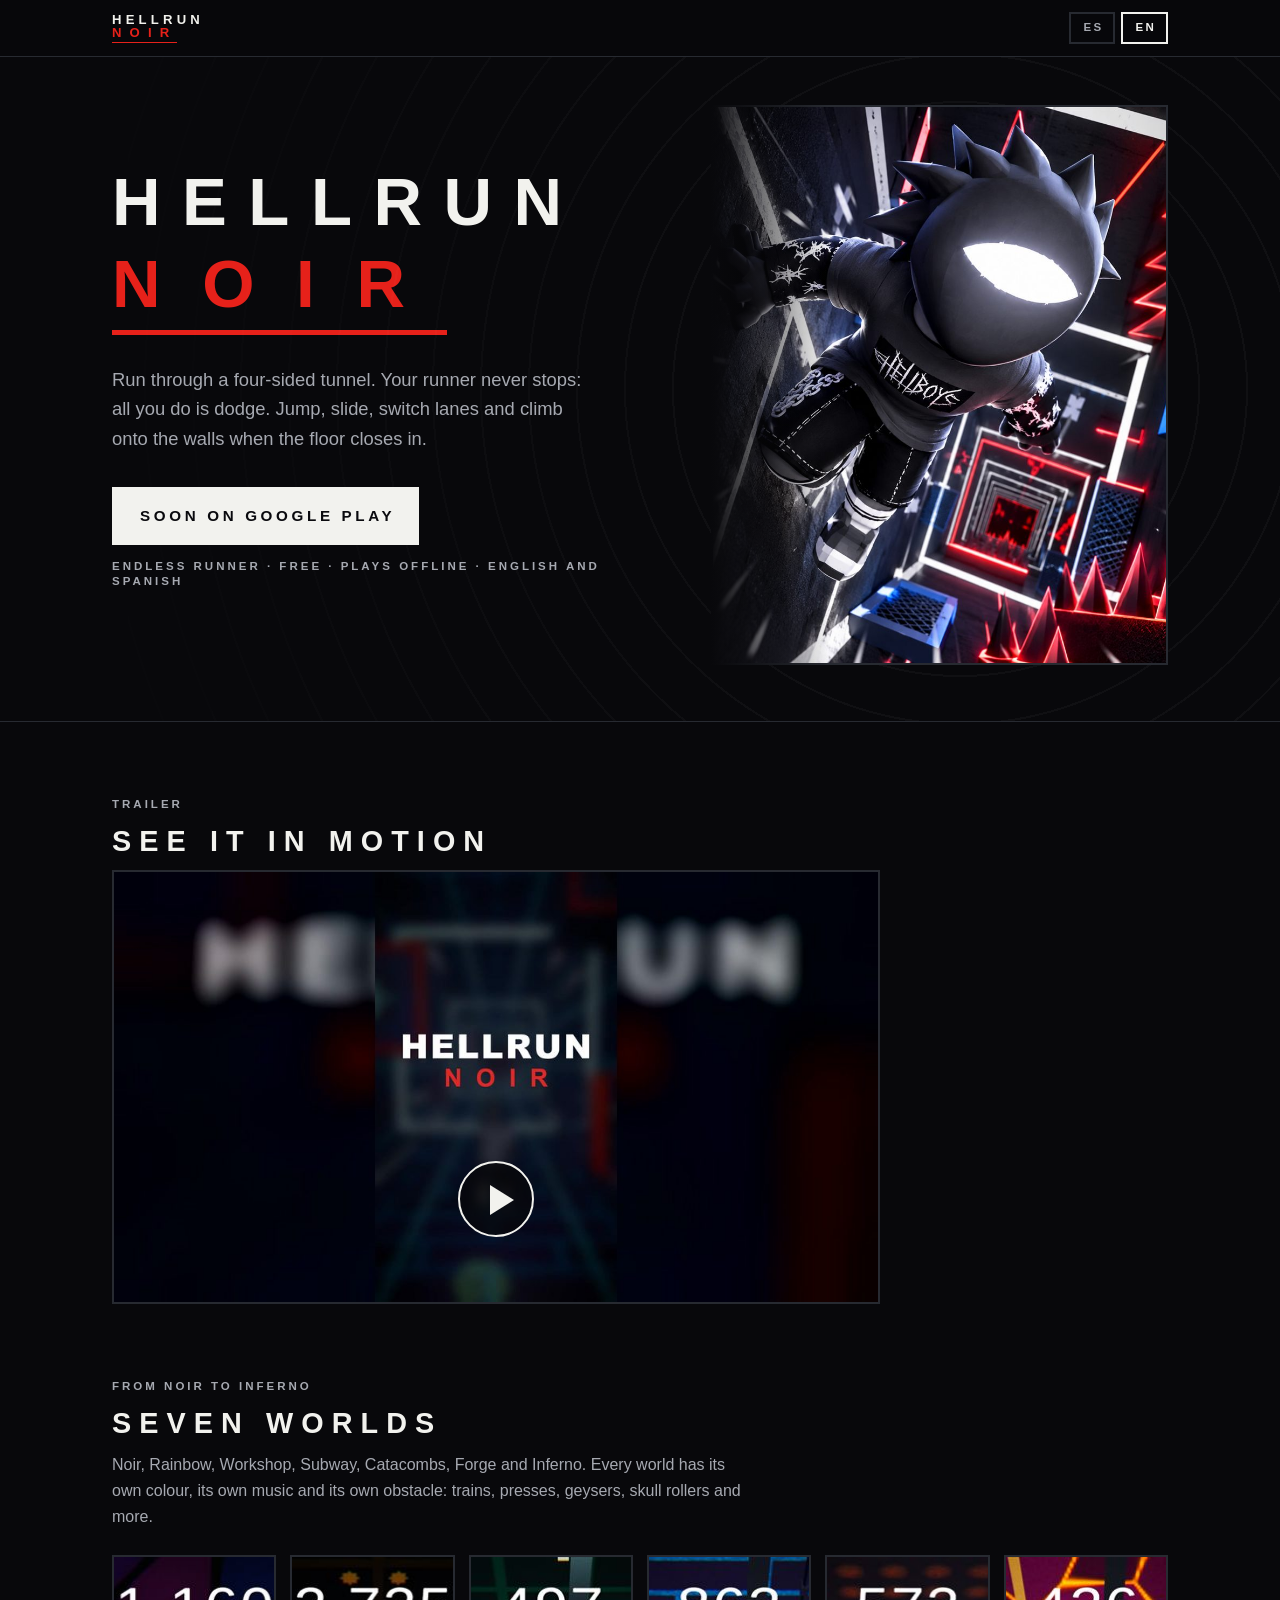
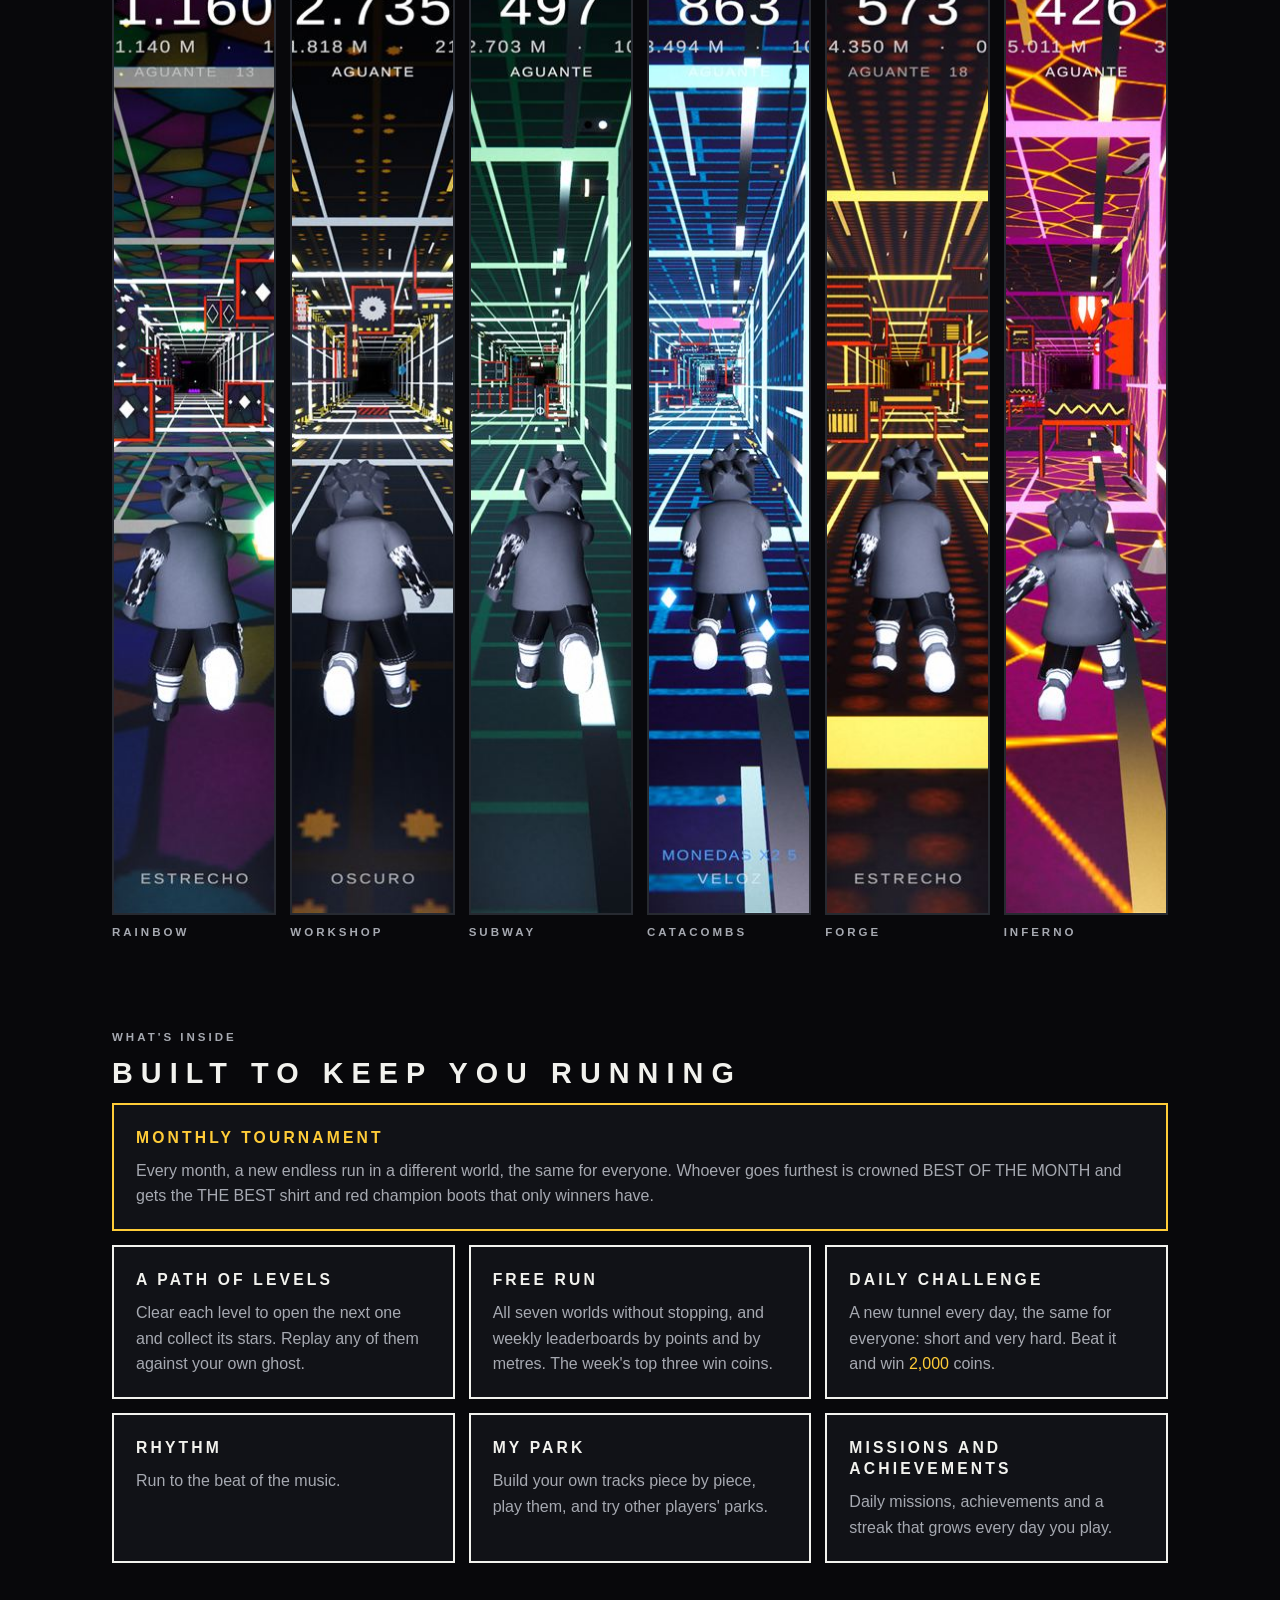
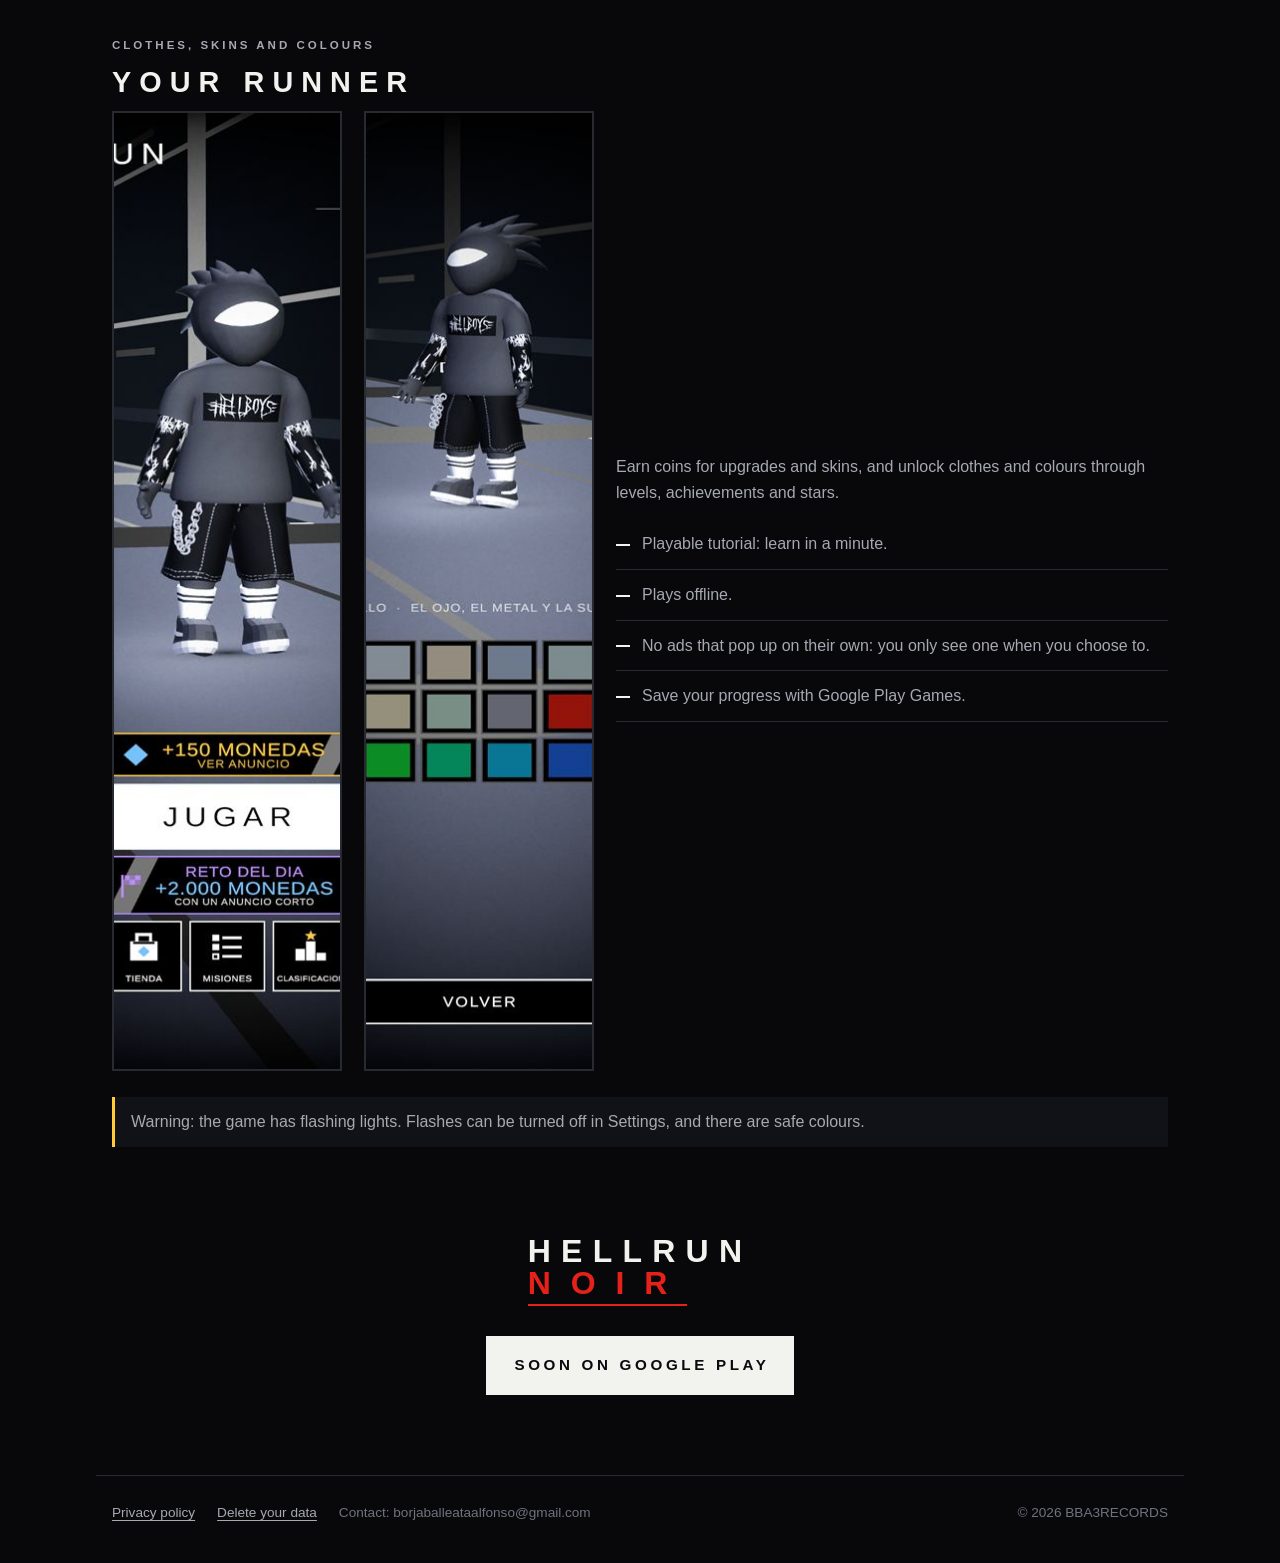
==== commit 60c23ee6: "SEO: titulo y descripcion con palabras clave, datos de videojuego, mapa del sitio, trailer, torneo d" ====
--- a/index.html
+++ b/index.html
@@ -1,152 +1,201 @@
-<!doctype html>
-<html lang="es" data-lang="es">
-<head>
-<meta charset="utf-8">
-<meta name="viewport" content="width=device-width, initial-scale=1">
-<title>Hellrun Noir</title>
-<meta name="description" content="Hellrun Noir: corre por un tunel de cuatro caras, salta, derrapa y sube por las paredes en 7 mundos. Juego para Android de BBA3RECORDS.">
-<meta property="og:title" content="Hellrun Noir">
-<meta property="og:description" content="Corre por un tunel noir: salta, derrapa y sube por las paredes en 7 mundos.">
-<meta property="og:image" content="https://bba3recordsdev.github.io/img/caratula.jpg">
-<link rel="icon" href="img/icono.jpg">
-<link rel="stylesheet" href="estilo.css">
-</head>
-<body>
-
-<header class="bar">
-  <div class="bar-inner">
-    <a class="logo" href="./" aria-label="Hellrun Noir"><b>Hellrun</b><i>Noir</i></a>
-    <div class="langs" role="group" aria-label="Idioma / Language">
-      <button id="btn-es" type="button" aria-pressed="true">ES</button>
-      <button id="btn-en" type="button" aria-pressed="false">EN</button>
-    </div>
-  </div>
-</header>
-
-<section class="hero">
-  <div class="tunnel"></div>
-  <div class="hero-inner">
-    <div>
-      <h1 class="logo" aria-label="Hellrun Noir"><b>Hellrun</b><i>Noir</i></h1>
-      <p class="tagline">
-        <span class="es">Corre por un túnel de cuatro caras. Tu corredor no para: tú solo esquivas. Salta, derrapa, cambia de carril y súbete a las paredes cuando el suelo se cierra.</span>
-        <span class="en">Run through a four-sided tunnel. Your runner never stops: all you do is dodge. Jump, slide, switch lanes and climb onto the walls when the floor closes in.</span>
-      </p>
-      <a class="btn main" href="https://play.google.com/store/apps/details?id=com.hellrun.noir">
-        <span class="es">Pronto en Google Play</span><span class="en">Soon on Google Play</span>
-      </a>
-      <p class="label small"><span class="es">Gratis · Android · Español e inglés</span><span class="en">Free · Android · Spanish and English</span></p>
-    </div>
-    <div class="hero-art">
-      <img src="img/caratula.jpg" width="1000" height="1032" alt="El corredor de Hellrun Noir bajando por el tunel">
-    </div>
-  </div>
-</section>
-
-<section class="block">
-  <p class="label"><span class="es">Del Noir al Infierno</span><span class="en">From Noir to Inferno</span></p>
-  <h2><span class="es">Siete mundos</span><span class="en">Seven worlds</span></h2>
-  <p class="intro">
-    <span class="es">Noir, Arcoíris, Taller, Metro, Catacumbas, Forja e Infierno. Cada mundo tiene su color, su música y su propio obstáculo: trenes, prensas, géiseres, rodillos de calaveras y mucho más.</span>
-    <span class="en">Noir, Rainbow, Workshop, Subway, Catacombs, Forge and Inferno. Every world has its own colour, its own music and its own obstacle: trains, presses, geysers, skull rollers and more.</span>
-  </p>
-  <div class="shots">
-    <figure><img src="img/c3_arcoiris.jpg" width="540" height="960" alt="" loading="lazy"><figcaption class="label"><span class="es">Arcoíris</span><span class="en">Rainbow</span></figcaption></figure>
-    <figure><img src="img/c4_taller.jpg" width="540" height="960" alt="" loading="lazy"><figcaption class="label"><span class="es">Taller</span><span class="en">Workshop</span></figcaption></figure>
-    <figure><img src="img/c6_metro.jpg" width="540" height="960" alt="" loading="lazy"><figcaption class="label"><span class="es">Metro</span><span class="en">Subway</span></figcaption></figure>
-    <figure><img src="img/c7_catacumbas.jpg" width="540" height="960" alt="" loading="lazy"><figcaption class="label"><span class="es">Catacumbas</span><span class="en">Catacombs</span></figcaption></figure>
-    <figure><img src="img/c8_forja.jpg" width="540" height="960" alt="" loading="lazy"><figcaption class="label"><span class="es">Forja</span><span class="en">Forge</span></figcaption></figure>
-    <figure><img src="img/c8_infierno.jpg" width="540" height="960" alt="" loading="lazy"><figcaption class="label"><span class="es">Infierno</span><span class="en">Inferno</span></figcaption></figure>
-  </div>
-</section>
-
-<section class="block">
-  <p class="label"><span class="es">Qué hay dentro</span><span class="en">What's inside</span></p>
-  <h2><span class="es">Para jugar mucho</span><span class="en">Built to keep you running</span></h2>
-  <div class="grid">
-    <div class="card">
-      <h3><span class="es">Un camino de niveles</span><span class="en">A path of levels</span></h3>
-      <p><span class="es">Supera cada nivel para abrir el siguiente y consigue sus estrellas. Repite cualquiera contra tu propio fantasma.</span><span class="en">Clear each level to open the next one and collect its stars. Replay any of them against your own ghost.</span></p>
-    </div>
-    <div class="card">
-      <h3><span class="es">Carrera libre</span><span class="en">Free run</span></h3>
-      <p><span class="es">Los siete mundos sin parar y clasificaciones de la semana, por puntos y por metros. El primero de cada semana se lleva un premio.</span><span class="en">All seven worlds without stopping, and weekly leaderboards by points and by metres. The top player each week wins a prize.</span></p>
-    </div>
-    <div class="card">
-      <h3><span class="es">Reto del día</span><span class="en">Daily challenge</span></h3>
-      <p><span class="es">Un túnel nuevo cada día, el mismo para todos: corto y muy difícil. Supéralo y gana <span class="num">2.000</span> monedas.</span><span class="en">A new tunnel every day, the same for everyone: short and very hard. Beat it and win <span class="num">2,000</span> coins.</span></p>
-    </div>
-    <div class="card">
-      <h3><span class="es">Ritmo</span><span class="en">Rhythm</span></h3>
-      <p><span class="es">Corre al compás de la música.</span><span class="en">Run to the beat of the music.</span></p>
-    </div>
-    <div class="card">
-      <h3><span class="es">Mi parque</span><span class="en">My park</span></h3>
-      <p><span class="es">Construye tus propios circuitos pieza a pieza, juégalos y prueba los parques de otros jugadores.</span><span class="en">Build your own tracks piece by piece, play them, and try other players' parks.</span></p>
-    </div>
-    <div class="card">
-      <h3><span class="es">Misiones y logros</span><span class="en">Missions and achievements</span></h3>
-      <p><span class="es">Misiones diarias, logros y una racha que crece cada día que juegas.</span><span class="en">Daily missions, achievements and a streak that grows every day you play.</span></p>
-    </div>
-  </div>
-</section>
-
-<section class="block">
-  <p class="label"><span class="es">Ropa, pieles y colores</span><span class="en">Clothes, skins and colours</span></p>
-  <h2><span class="es">Tu corredor</span><span class="en">Your runner</span></h2>
-  <div class="runner">
-    <img src="img/c1_sala.jpg" width="540" height="960" alt="" loading="lazy">
-    <img src="img/c5_atuendo.jpg" width="540" height="960" alt="" loading="lazy">
-    <div class="text">
-      <p><span class="es">Gana monedas para mejoras y pieles, y desbloquea ropa y colores con los niveles, los logros y las estrellas.</span><span class="en">Earn coins for upgrades and skins, and unlock clothes and colours through levels, achievements and stars.</span></p>
-      <ul class="dash">
-        <li><span class="es">Tutorial jugable: se aprende en un minuto.</span><span class="en">Playable tutorial: learn in a minute.</span></li>
-        <li><span class="es">Se juega sin conexión.</span><span class="en">Plays offline.</span></li>
-        <li><span class="es">Sin anuncios que salten solos: solo ves uno cuando lo eliges.</span><span class="en">No ads that pop up on their own: you only see one when you choose to.</span></li>
-        <li><span class="es">Copia de tu partida con Google Play Juegos.</span><span class="en">Save your progress with Google Play Games.</span></li>
-      </ul>
-    </div>
-  </div>
-  <p class="warn"><span class="es">Aviso: el juego tiene luces que parpadean. Los destellos se pueden quitar en Ajustes, y hay colores seguros.</span><span class="en">Warning: the game has flashing lights. Flashes can be turned off in Settings, and there are safe colours.</span></p>
-</section>
-
-<section class="cta-end">
-  <a class="logo" href="#" aria-label="Hellrun Noir"><b>Hellrun</b><i>Noir</i></a><br>
-  <a class="btn main" href="https://play.google.com/store/apps/details?id=com.hellrun.noir"><span class="es">Pronto en Google Play</span><span class="en">Soon on Google Play</span></a>
-</section>
-
-<footer class="foot">
-  <nav>
-    <a href="privacidad.html"><span class="es">Política de privacidad</span><span class="en">Privacy policy</span></a>
-    <a href="privacidad.html#borrar" class="es">Borrar tus datos</a>
-    <a href="privacidad.html#delete" class="en">Delete your data</a>
-    <span><span class="es">Contacto:</span><span class="en">Contact:</span> <span class="mail">borjaballeataalfonso@gmail.com</span></span>
-  </nav>
-  <span>© 2026 BBA3RECORDS</span>
-</footer>
-
-<script>
-  (function () {
-    var root = document.documentElement;
-    var btns = { es: document.getElementById('btn-es'), en: document.getElementById('btn-en') };
-    function apply(lang) {
-      if (lang !== 'en') lang = 'es';
-      root.setAttribute('data-lang', lang);
-      root.setAttribute('lang', lang);
-      btns.es.setAttribute('aria-pressed', String(lang === 'es'));
-      btns.en.setAttribute('aria-pressed', String(lang === 'en'));
-      try { localStorage.setItem('hellrun.privacy.lang', lang); } catch (e) {}
-    }
-    var start = 'es';
-    try {
-      var saved = localStorage.getItem('hellrun.privacy.lang');
-      if (saved === 'es' || saved === 'en') start = saved;
-      else if ((navigator.language || '').slice(0, 2).toLowerCase() !== 'es') start = 'en';
-    } catch (e) {}
-    apply(start);
-    btns.es.addEventListener('click', function () { apply('es'); });
-    btns.en.addEventListener('click', function () { apply('en'); });
-  })();
-</script>
-</body>
-</html>
+<!doctype html>
+<html lang="es" data-lang="es">
+<head>
+<meta charset="utf-8">
+<meta name="viewport" content="width=device-width, initial-scale=1">
+<title>Hellrun Noir: juego de correr sin fin para Android, sin internet</title>
+<meta name="description" content="Hellrun Noir es un juego de correr sin fin (endless runner) gratis para Android que se juega sin internet: salta, esquiva y corre por las paredes en 7 mundos.">
+<meta name="google-site-verification" content="RJa-HpV4dviTgqKKE8-YPXoAASHLoadqeyHEnCPbqNs">
+<link rel="canonical" href="https://bba3recordsdev.github.io/">
+<meta name="theme-color" content="#08080b">
+<meta property="og:type" content="website">
+<meta property="og:site_name" content="Hellrun Noir">
+<meta property="og:url" content="https://bba3recordsdev.github.io/">
+<meta property="og:title" content="Hellrun Noir: juego de correr sin fin para Android">
+<meta property="og:description" content="Gratis y sin internet: salta, esquiva y corre por las paredes de un túnel de neón en 7 mundos. Torneo del mes, reto del día y un camino de niveles.">
+<meta property="og:image" content="https://bba3recordsdev.github.io/img/caratula.jpg">
+<meta property="og:image:width" content="1000">
+<meta property="og:image:height" content="1032">
+<meta property="og:image:alt" content="El corredor de Hellrun Noir bajando por el túnel de neón">
+<meta property="og:locale" content="es_ES">
+<meta property="og:locale:alternate" content="en_US">
+<meta name="twitter:card" content="summary_large_image">
+<link rel="icon" href="img/icono.jpg">
+<link rel="stylesheet" href="estilo.css">
+<script type="application/ld+json">
+{
+  "@context": "https://schema.org",
+  "@type": "VideoGame",
+  "name": "Hellrun Noir",
+  "url": "https://bba3recordsdev.github.io/",
+  "image": "https://bba3recordsdev.github.io/img/caratula.jpg",
+  "description": "Juego de correr sin fin (endless runner) para Android: salta, esquiva y corre por las paredes de un túnel de neón en 7 mundos. Gratis y sin internet, con torneo del mes, reto del día y un camino de niveles.",
+  "genre": ["Endless runner", "Arcade", "Acción"],
+  "gamePlatform": "Android",
+  "operatingSystem": "Android",
+  "applicationCategory": "GameApplication",
+  "playMode": "SinglePlayer",
+  "inLanguage": ["es", "en"],
+  "installUrl": "https://play.google.com/store/apps/details?id=com.hellrun.noir",
+  "offers": { "@type": "Offer", "price": "0", "priceCurrency": "EUR" },
+  "author": { "@type": "Organization", "name": "BBA3RECORDS", "url": "https://bba3recordsdev.github.io/" },
+  "publisher": { "@type": "Organization", "name": "BBA3RECORDS", "url": "https://bba3recordsdev.github.io/" }
+}
+</script>
+</head>
+<body>
+
+<header class="bar">
+  <div class="bar-inner">
+    <a class="logo" href="./" aria-label="Hellrun Noir"><b>Hellrun</b><i>Noir</i></a>
+    <div class="langs" role="group" aria-label="Idioma / Language">
+      <button id="btn-es" type="button" aria-pressed="true">ES</button>
+      <button id="btn-en" type="button" aria-pressed="false">EN</button>
+    </div>
+  </div>
+</header>
+
+<section class="hero">
+  <div class="tunnel"></div>
+  <div class="hero-inner">
+    <div>
+      <h1 class="logo" aria-label="Hellrun Noir"><b>Hellrun</b><i>Noir</i></h1>
+      <p class="tagline">
+        <span class="es">Corre por un túnel de cuatro caras. Tu corredor no para: tú solo esquivas. Salta, derrapa, cambia de carril y súbete a las paredes cuando el suelo se cierra.</span>
+        <span class="en">Run through a four-sided tunnel. Your runner never stops: all you do is dodge. Jump, slide, switch lanes and climb onto the walls when the floor closes in.</span>
+      </p>
+      <a class="btn main" href="https://play.google.com/store/apps/details?id=com.hellrun.noir">
+        <span class="es">Pronto en Google Play</span><span class="en">Soon on Google Play</span>
+      </a>
+      <p class="label small"><span class="es">Juego de correr sin fin · Gratis · Sin internet · Español e inglés</span><span class="en">Endless runner · Free · Plays offline · English and Spanish</span></p>
+    </div>
+    <div class="hero-art">
+      <img src="img/caratula.jpg" width="1000" height="1032" alt="El corredor de Hellrun Noir bajando por el túnel de neón">
+    </div>
+  </div>
+</section>
+
+<section class="block">
+  <p class="label"><span class="es">Tráiler</span><span class="en">Trailer</span></p>
+  <h2><span class="es">Míralo en marcha</span><span class="en">See it in motion</span></h2>
+  <a class="trailer es" href="https://www.youtube.com/watch?v=3CGnwUldty4" aria-label="Ver el tráiler de Hellrun Noir en YouTube">
+    <img src="img/trailer.jpg" width="960" height="540" alt="Tráiler de Hellrun Noir, juego de correr sin fin" loading="lazy">
+    <span class="play" aria-hidden="true"></span>
+  </a>
+  <a class="trailer en" href="https://www.youtube.com/watch?v=8VWQgn6UTsE" aria-label="Watch the Hellrun Noir trailer on YouTube">
+    <img src="img/trailer.jpg" width="960" height="540" alt="Hellrun Noir endless runner trailer" loading="lazy">
+    <span class="play" aria-hidden="true"></span>
+  </a>
+</section>
+
+<section class="block">
+  <p class="label"><span class="es">Del Noir al Infierno</span><span class="en">From Noir to Inferno</span></p>
+  <h2><span class="es">Siete mundos</span><span class="en">Seven worlds</span></h2>
+  <p class="intro">
+    <span class="es">Noir, Arcoíris, Taller, Metro, Catacumbas, Forja e Infierno. Cada mundo tiene su color, su música y su propio obstáculo: trenes, prensas, géiseres, rodillos de calaveras y mucho más.</span>
+    <span class="en">Noir, Rainbow, Workshop, Subway, Catacombs, Forge and Inferno. Every world has its own colour, its own music and its own obstacle: trains, presses, geysers, skull rollers and more.</span>
+  </p>
+  <div class="shots">
+    <figure><img src="img/c3_arcoiris.jpg" width="540" height="960" alt="Hellrun Noir: el mundo Arcoíris" loading="lazy"><figcaption class="label"><span class="es">Arcoíris</span><span class="en">Rainbow</span></figcaption></figure>
+    <figure><img src="img/c4_taller.jpg" width="540" height="960" alt="Hellrun Noir: el mundo Taller" loading="lazy"><figcaption class="label"><span class="es">Taller</span><span class="en">Workshop</span></figcaption></figure>
+    <figure><img src="img/c6_metro.jpg" width="540" height="960" alt="Hellrun Noir: el mundo Metro, con trenes de frente" loading="lazy"><figcaption class="label"><span class="es">Metro</span><span class="en">Subway</span></figcaption></figure>
+    <figure><img src="img/c7_catacumbas.jpg" width="540" height="960" alt="Hellrun Noir: el mundo Catacumbas" loading="lazy"><figcaption class="label"><span class="es">Catacumbas</span><span class="en">Catacombs</span></figcaption></figure>
+    <figure><img src="img/c8_forja.jpg" width="540" height="960" alt="Hellrun Noir: el mundo Forja" loading="lazy"><figcaption class="label"><span class="es">Forja</span><span class="en">Forge</span></figcaption></figure>
+    <figure><img src="img/c8_infierno.jpg" width="540" height="960" alt="Hellrun Noir: el mundo Infierno" loading="lazy"><figcaption class="label"><span class="es">Infierno</span><span class="en">Inferno</span></figcaption></figure>
+  </div>
+</section>
+
+<section class="block">
+  <p class="label"><span class="es">Qué hay dentro</span><span class="en">What's inside</span></p>
+  <h2><span class="es">Para jugar mucho</span><span class="en">Built to keep you running</span></h2>
+  <div class="grid">
+    <div class="card wide">
+      <h3><span class="es">Torneo del mes</span><span class="en">Monthly tournament</span></h3>
+      <p><span class="es">Cada mes, una carrera infinita nueva en un mundo distinto, la misma para todos. El que llegue más lejos se corona EL MEJOR DEL MES y se lleva la camiseta THE BEST y unas botas de campeón rojas que solo tienen los ganadores.</span><span class="en">Every month, a new endless run in a different world, the same for everyone. Whoever goes furthest is crowned BEST OF THE MONTH and gets the THE BEST shirt and red champion boots that only winners have.</span></p>
+    </div>
+    <div class="card">
+      <h3><span class="es">Un camino de niveles</span><span class="en">A path of levels</span></h3>
+      <p><span class="es">Supera cada nivel para abrir el siguiente y consigue sus estrellas. Repite cualquiera contra tu propio fantasma.</span><span class="en">Clear each level to open the next one and collect its stars. Replay any of them against your own ghost.</span></p>
+    </div>
+    <div class="card">
+      <h3><span class="es">Carrera libre</span><span class="en">Free run</span></h3>
+      <p><span class="es">Los siete mundos sin parar y clasificaciones de la semana, por puntos y por metros. Los tres primeros de cada semana ganan monedas.</span><span class="en">All seven worlds without stopping, and weekly leaderboards by points and by metres. The week's top three win coins.</span></p>
+    </div>
+    <div class="card">
+      <h3><span class="es">Reto del día</span><span class="en">Daily challenge</span></h3>
+      <p><span class="es">Un túnel nuevo cada día, el mismo para todos: corto y muy difícil. Supéralo y gana <span class="num">2.000</span> monedas.</span><span class="en">A new tunnel every day, the same for everyone: short and very hard. Beat it and win <span class="num">2,000</span> coins.</span></p>
+    </div>
+    <div class="card">
+      <h3><span class="es">Ritmo</span><span class="en">Rhythm</span></h3>
+      <p><span class="es">Corre al compás de la música.</span><span class="en">Run to the beat of the music.</span></p>
+    </div>
+    <div class="card">
+      <h3><span class="es">Mi parque</span><span class="en">My park</span></h3>
+      <p><span class="es">Construye tus propios circuitos pieza a pieza, juégalos y prueba los parques de otros jugadores.</span><span class="en">Build your own tracks piece by piece, play them, and try other players' parks.</span></p>
+    </div>
+    <div class="card">
+      <h3><span class="es">Misiones y logros</span><span class="en">Missions and achievements</span></h3>
+      <p><span class="es">Misiones diarias, logros y una racha que crece cada día que juegas.</span><span class="en">Daily missions, achievements and a streak that grows every day you play.</span></p>
+    </div>
+  </div>
+</section>
+
+<section class="block">
+  <p class="label"><span class="es">Ropa, pieles y colores</span><span class="en">Clothes, skins and colours</span></p>
+  <h2><span class="es">Tu corredor</span><span class="en">Your runner</span></h2>
+  <div class="runner">
+    <img src="img/c1_sala.jpg" width="540" height="960" alt="La sala de Hellrun Noir con el corredor" loading="lazy">
+    <img src="img/c5_atuendo.jpg" width="540" height="960" alt="El armario de Hellrun Noir para personalizar al corredor" loading="lazy">
+    <div class="text">
+      <p><span class="es">Gana monedas para mejoras y pieles, y desbloquea ropa y colores con los niveles, los logros y las estrellas.</span><span class="en">Earn coins for upgrades and skins, and unlock clothes and colours through levels, achievements and stars.</span></p>
+      <ul class="dash">
+        <li><span class="es">Tutorial jugable: se aprende en un minuto.</span><span class="en">Playable tutorial: learn in a minute.</span></li>
+        <li><span class="es">Se juega sin conexión.</span><span class="en">Plays offline.</span></li>
+        <li><span class="es">Sin anuncios que salten solos: solo ves uno cuando lo eliges.</span><span class="en">No ads that pop up on their own: you only see one when you choose to.</span></li>
+        <li><span class="es">Copia de tu partida con Google Play Juegos.</span><span class="en">Save your progress with Google Play Games.</span></li>
+      </ul>
+    </div>
+  </div>
+  <p class="warn"><span class="es">Aviso: el juego tiene luces que parpadean. Los destellos se pueden quitar en Ajustes, y hay colores seguros.</span><span class="en">Warning: the game has flashing lights. Flashes can be turned off in Settings, and there are safe colours.</span></p>
+</section>
+
+<section class="cta-end">
+  <a class="logo" href="#" aria-label="Hellrun Noir"><b>Hellrun</b><i>Noir</i></a><br>
+  <a class="btn main" href="https://play.google.com/store/apps/details?id=com.hellrun.noir"><span class="es">Pronto en Google Play</span><span class="en">Soon on Google Play</span></a>
+</section>
+
+<footer class="foot">
+  <nav>
+    <a href="privacidad.html"><span class="es">Política de privacidad</span><span class="en">Privacy policy</span></a>
+    <a href="privacidad.html#borrar" class="es">Borrar tus datos</a>
+    <a href="privacidad.html#delete" class="en">Delete your data</a>
+    <span><span class="es">Contacto:</span><span class="en">Contact:</span> <span class="mail">borjaballeataalfonso@gmail.com</span></span>
+  </nav>
+  <span>© 2026 BBA3RECORDS</span>
+</footer>
+
+<script>
+  (function () {
+    var root = document.documentElement;
+    var btns = { es: document.getElementById('btn-es'), en: document.getElementById('btn-en') };
+    function apply(lang) {
+      if (lang !== 'en') lang = 'es';
+      root.setAttribute('data-lang', lang);
+      root.setAttribute('lang', lang);
+      btns.es.setAttribute('aria-pressed', String(lang === 'es'));
+      btns.en.setAttribute('aria-pressed', String(lang === 'en'));
+      try { localStorage.setItem('hellrun.privacy.lang', lang); } catch (e) {}
+    }
+    var start = 'es';
+    try {
+      var saved = localStorage.getItem('hellrun.privacy.lang');
+      if (saved === 'es' || saved === 'en') start = saved;
+      else if ((navigator.language || '').slice(0, 2).toLowerCase() !== 'es') start = 'en';
+    } catch (e) {}
+    apply(start);
+    btns.es.addEventListener('click', function () { apply('es'); });
+    btns.en.addEventListener('click', function () { apply('en'); });
+  })();
+</script>
+</body>
+</html>
--- a/estilo.css
+++ b/estilo.css
@@ -1,354 +1,373 @@
-/* Hellrun Noir: la web, con la misma pinta que el juego.
-   Negro, letras espaciadas, NOIR en rojo (el rojo del logo) y botones como
-   los del juego: blanco lleno para lo principal, borde blanco para el resto.
-   Sin fuentes de fuera: la del juego es una Arial (Liberation Sans). */
-
-:root {
-  --bg: #08080b;
-  --panel: #111217;
-  --panel-2: #181a20;
-  --ink: #f2f2ee;
-  --soft: #a6a9b1;
-  --dim: #6f737c;
-  --rule: #272a31;
-  --red: #e6211a;
-  --gold: #ffcc38;
-  --blue: #76c2ff;
-  --sans: Arial, "Liberation Sans", "Helvetica Neue", Helvetica, sans-serif;
-  color-scheme: dark;
-}
-
-* { box-sizing: border-box; }
-
-html { -webkit-text-size-adjust: 100%; }
-
-body {
-  margin: 0;
-  background: var(--bg);
-  color: var(--ink);
-  font-family: var(--sans);
-  font-size: 16px;
-  line-height: 1.6;
-  -webkit-font-smoothing: antialiased;
-}
-
-img { max-width: 100%; display: block; }
-
-a { color: var(--ink); text-decoration-thickness: 1px; text-underline-offset: 3px; }
-a:hover { color: var(--gold); }
-a:focus-visible, button:focus-visible { outline: 2px solid var(--gold); outline-offset: 3px; }
-
-/* --- textos en dos idiomas: <span class="es"> / <span class="en"> --- */
-html[data-lang="es"] .en, html[data-lang="en"] .es { display: none !important; }
-
-/* --- el logo, como en la sala --- */
-.logo {
-  display: inline-block;
-  font-weight: 700;
-  text-transform: uppercase;
-  line-height: 1;
-  text-decoration: none;
-  color: var(--ink);
-}
-.logo b, .logo i { display: block; font-style: normal; font-weight: 700; letter-spacing: 0.32em; }
-.logo i { color: var(--red); letter-spacing: 0.62em; padding-bottom: 0.18em; border-bottom: 0.08em solid var(--red); width: max-content; }
-.logo:hover { color: var(--ink); }
-
-/* --- barra de arriba --- */
-.bar {
-  position: sticky;
-  top: 0;
-  z-index: 10;
-  background: rgba(8, 8, 11, 0.9);
-  backdrop-filter: blur(8px);
-  border-bottom: 1px solid var(--rule);
-}
-.bar-inner {
-  max-width: 68rem;
-  margin: 0 auto;
-  padding: 12px 16px;
-  display: flex;
-  align-items: center;
-  justify-content: space-between;
-  gap: 16px;
-}
-.bar .logo { font-size: 0.82rem; }
-
-.langs { display: flex; gap: 6px; }
-.langs button {
-  font: 700 0.72rem/1 var(--sans);
-  letter-spacing: 0.2em;
-  padding: 8px 10px 8px 12px;
-  border: 2px solid var(--rule);
-  background: transparent;
-  color: var(--soft);
-  cursor: pointer;
-}
-.langs button[aria-pressed="true"] { border-color: var(--ink); color: var(--ink); }
-
-/* --- botones, como JUGAR y los de la sala --- */
-.btn {
-  display: inline-block;
-  font: 700 0.95rem/1.2 var(--sans);
-  letter-spacing: 0.24em;
-  text-transform: uppercase;
-  text-decoration: none;
-  padding: 18px 22px 18px 26px;
-  border: 2px solid var(--ink);
-  color: var(--ink);
-  background: transparent;
-}
-.btn.main { background: var(--ink); color: #0a0a0e; }
-.btn.main:hover { background: var(--gold); border-color: var(--gold); color: #0a0a0e; }
-.btn:hover { color: var(--gold); border-color: var(--gold); }
-
-.label {
-  font: 700 0.72rem/1.3 var(--sans);
-  letter-spacing: 0.26em;
-  text-transform: uppercase;
-  color: var(--soft);
-}
-
-/* ================================================================ PORTADA */
-
-.hero {
-  position: relative;
-  overflow: hidden;
-  border-bottom: 1px solid var(--rule);
-}
-.hero-inner {
-  max-width: 68rem;
-  margin: 0 auto;
-  padding: 48px 16px 56px;
-  display: grid;
-  grid-template-columns: minmax(0, 1.1fr) minmax(0, 0.9fr);
-  gap: 40px;
-  align-items: center;
-}
-.hero .logo { font-size: clamp(2.1rem, 6.4vw, 4.2rem); margin: 0; }
-.hero .logo i { margin-top: 0.22em; }
-.tagline { font-size: 1.15rem; color: var(--soft); max-width: 30rem; margin: 30px 0 34px; }
-.hero .small { margin-top: 14px; }
-.hero-art { position: relative; }
-.hero-art img { width: 100%; height: min(70vh, 560px); object-fit: cover; object-position: 50% 22%; border: 2px solid var(--rule); }
-.hero-art::after {
-  content: "";
-  position: absolute;
-  inset: 0;
-  background: linear-gradient(90deg, var(--bg) 0%, rgba(8, 8, 11, 0) 26%);
-  pointer-events: none;
-}
-
-/* el tunel de fondo: marcos cuadrados que se pierden hacia el centro */
-.tunnel {
-  position: absolute;
-  inset: 0;
-  pointer-events: none;
-  background:
-    repeating-radial-gradient(circle at 75% 50%, transparent 0 46px, rgba(255, 255, 255, 0.035) 46px 48px);
-  -webkit-mask-image: linear-gradient(90deg, transparent, #000 60%);
-          mask-image: linear-gradient(90deg, transparent, #000 60%);
-}
-
-section.block { max-width: 68rem; margin: 0 auto; padding: 64px 16px 0; }
-section.block h2 {
-  font: 700 clamp(1.3rem, 3.6vw, 1.8rem)/1.2 var(--sans);
-  letter-spacing: 0.28em;
-  text-transform: uppercase;
-  margin: 10px 0 12px;
-}
-section.block > p.intro { color: var(--soft); max-width: 40rem; margin: 0 0 26px; }
-
-/* las capturas de los mundos, en fila, como un movil detras de otro */
-.shots {
-  display: flex;
-  gap: 14px;
-  overflow-x: auto;
-  scroll-snap-type: x mandatory;
-  padding-bottom: 14px;
-}
-.shots figure { flex: 0 0 auto; width: max(150px, calc((100% - 70px) / 6)); margin: 0; scroll-snap-align: start; }
-.shots { scrollbar-width: thin; scrollbar-color: var(--dim) transparent; }
-.shots img { width: 100%; aspect-ratio: 9 / 16; object-fit: cover; border: 2px solid var(--rule); }
-.shots figcaption { margin-top: 10px; }
-
-.grid {
-  display: grid;
-  grid-template-columns: repeat(3, minmax(0, 1fr));
-  gap: 14px;
-}
-.card { border: 2px solid var(--ink); padding: 22px 22px 20px; background: var(--panel); }
-.card h3 { font: 700 0.98rem/1.35 var(--sans); letter-spacing: 0.2em; text-transform: uppercase; margin: 0 0 10px; }
-.card p { margin: 0; color: var(--soft); }
-.card .num { color: var(--gold); }
-
-.runner {
-  display: grid;
-  grid-template-columns: minmax(0, 230px) minmax(0, 230px) minmax(0, 1fr);
-  gap: 14px 22px;
-  align-items: center;
-}
-.runner img { aspect-ratio: 9 / 16; object-fit: cover; border: 2px solid var(--rule); }
-.runner .text { padding-bottom: 6px; }
-.runner .text p { color: var(--soft); margin: 0 0 14px; }
-
-ul.dash { list-style: none; padding: 0; margin: 0; }
-ul.dash li { padding: 12px 0; border-bottom: 1px solid var(--rule); color: var(--soft); }
-ul.dash li::before { content: ""; display: inline-block; width: 14px; height: 2px; background: var(--ink); vertical-align: middle; margin-right: 12px; }
-
-.warn {
-  margin-top: 26px;
-  border-left: 3px solid var(--gold);
-  padding: 12px 16px;
-  background: var(--panel);
-  color: var(--soft);
-}
-
-.cta-end { text-align: center; padding: 72px 16px 8px; }
-.cta-end .logo { font-size: clamp(1.4rem, 4vw, 2rem); margin-bottom: 30px; }
-
-/* --- pie --- */
-.foot {
-  max-width: 68rem;
-  margin: 72px auto 0;
-  padding: 26px 16px 40px;
-  border-top: 1px solid var(--rule);
-  display: flex;
-  flex-wrap: wrap;
-  gap: 14px 28px;
-  justify-content: space-between;
-  font-size: 0.85rem;
-  color: var(--dim);
-}
-.foot nav { display: flex; flex-wrap: wrap; gap: 10px 22px; }
-.foot a { color: var(--soft); }
-.mail { user-select: all; overflow-wrap: anywhere; }
-
-@media (max-width: 980px) {
-  .grid { grid-template-columns: repeat(2, minmax(0, 1fr)); }
-}
-
-@media (max-width: 760px) {
-  .grid { grid-template-columns: minmax(0, 1fr); }
-  .hero-inner { grid-template-columns: minmax(0, 1fr); padding-top: 28px; gap: 28px; }
-  .hero-art img { height: auto; aspect-ratio: 1 / 1; }
-  .hero-art { order: -1; }
-  .hero-art::after { background: linear-gradient(0deg, var(--bg) 0%, rgba(8, 8, 11, 0) 30%); }
-  .runner { grid-template-columns: minmax(0, 1fr) minmax(0, 1fr); }
-  .runner .text { grid-column: 1 / -1; }
-  .btn { width: 100%; text-align: center; }
-}
-
-/* ============================================= LA POLITICA DE PRIVACIDAD */
-
-main.doc {
-  max-width: 46rem;
-  margin: 0 auto;
-  padding-inline: 16px;
-  padding-block: 52px 96px;
-}
-.doc-hero { height: 150px; margin: 0 0 40px; border: 2px solid var(--rule); overflow: hidden; }
-.doc-hero img { width: 100%; height: 100%; object-fit: cover; object-position: 50% 30%; opacity: 0.85; }
-
-.eyebrow {
-  font: 700 0.72rem/1.3 var(--sans);
-  letter-spacing: 0.26em;
-  text-transform: uppercase;
-  color: var(--red);
-  margin: 0 0 14px;
-}
-.doc h1 {
-  font: 700 clamp(1.7rem, 6vw, 2.5rem)/1.15 var(--sans);
-  letter-spacing: 0.08em;
-  text-transform: uppercase;
-  text-wrap: balance;
-  margin: 0 0 18px;
-}
-.standfirst { font-size: 1.08rem; color: var(--soft); margin: 0 0 30px; max-width: 36rem; }
-
-.meta {
-  font-size: 0.85rem;
-  line-height: 1.9;
-  color: var(--soft);
-  border-top: 1px solid var(--rule);
-  border-bottom: 1px solid var(--rule);
-  padding-block: 14px;
-  display: grid;
-  grid-template-columns: max-content minmax(0, 1fr);
-  gap: 2px 22px;
-}
-.meta dt { color: var(--ink); font-weight: 700; letter-spacing: 0.08em; text-transform: uppercase; font-size: 0.75rem; padding-top: 2px; }
-.meta dd { margin: 0; overflow-wrap: anywhere; }
-
-.doc h2 {
-  font: 700 1.12rem/1.35 var(--sans);
-  letter-spacing: 0.14em;
-  text-transform: uppercase;
-  text-wrap: balance;
-  margin: 56px 0 4px;
-  padding-top: 24px;
-  border-top: 1px solid var(--rule);
-  scroll-margin-top: 80px;
-}
-.doc h2 .num {
-  display: block;
-  font-size: 0.8rem;
-  letter-spacing: 0.3em;
-  color: var(--red);
-  margin-bottom: 8px;
-}
-.doc h3 { font: 700 0.95rem/1.4 var(--sans); letter-spacing: 0.06em; margin: 28px 0 -6px; }
-
-.doc p { margin: 14px 0; color: #d6d7d3; }
-.doc strong { color: var(--ink); }
-.doc ul { margin: 14px 0; padding-left: 1.1rem; color: #d6d7d3; }
-.doc li { margin: 7px 0; }
-.doc li::marker { color: var(--red); }
-
-.lede { background: var(--panel); border-left: 3px solid var(--ink); padding: 18px 22px; margin: 26px 0; }
-.lede p { margin: 8px 0; }
-.lede p:first-child { margin-top: 0; }
-.lede p:last-child { margin-bottom: 0; }
-
-.note { border: 2px dashed var(--rule); padding: 14px 18px; margin: 22px 0; font-size: 0.93rem; }
-.note p { margin: 6px 0; }
-.note p:first-child { margin-top: 0; }
-.note p:last-child { margin-bottom: 0; }
-
-code { font-family: ui-monospace, Consolas, monospace; font-size: 0.88em; }
-.ui {
-  font-size: 0.78em;
-  font-weight: 700;
-  letter-spacing: 0.12em;
-  border: 1px solid var(--soft);
-  color: var(--ink);
-  padding: 1px 6px;
-  white-space: nowrap;
-}
-
-.scroller { overflow-x: auto; margin: 22px 0; }
-.doc table { border-collapse: collapse; width: 100%; min-width: 32rem; font-size: 0.9rem; }
-.doc caption {
-  text-align: left;
-  font-size: 0.72rem;
-  font-weight: 700;
-  letter-spacing: 0.2em;
-  text-transform: uppercase;
-  color: var(--soft);
-  padding-bottom: 9px;
-}
-.doc th, .doc td { text-align: left; vertical-align: top; padding: 11px 16px 11px 0; border-bottom: 1px solid var(--rule); }
-.doc th { font-size: 0.75rem; letter-spacing: 0.12em; text-transform: uppercase; color: var(--soft); border-bottom: 2px solid var(--ink); }
-.doc td { color: #d6d7d3; }
-.doc td:last-child, .doc th:last-child { padding-right: 0; }
-
-.contact { margin-top: 56px; padding: 22px; border: 2px solid var(--ink); background: var(--panel); }
-.contact h3 { margin-top: 0; letter-spacing: 0.2em; text-transform: uppercase; }
-.contact p { margin: 6px 0; }
-.contact .mail { font-size: 1.02rem; color: var(--ink); }
-
-.doc footer { margin-top: 48px; padding-top: 20px; border-top: 1px solid var(--rule); font-size: 0.8rem; color: var(--dim); }
-
-@media (prefers-reduced-motion: reduce) {
-  * { animation: none !important; transition: none !important; scroll-behavior: auto !important; }
-}
+/* Hellrun Noir: la web, con la misma pinta que el juego.
+   Negro, letras espaciadas, NOIR en rojo (el rojo del logo) y botones como
+   los del juego: blanco lleno para lo principal, borde blanco para el resto.
+   Sin fuentes de fuera: la del juego es una Arial (Liberation Sans). */
+
+:root {
+  --bg: #08080b;
+  --panel: #111217;
+  --panel-2: #181a20;
+  --ink: #f2f2ee;
+  --soft: #a6a9b1;
+  --dim: #6f737c;
+  --rule: #272a31;
+  --red: #e6211a;
+  --gold: #ffcc38;
+  --blue: #76c2ff;
+  --sans: Arial, "Liberation Sans", "Helvetica Neue", Helvetica, sans-serif;
+  color-scheme: dark;
+}
+
+* { box-sizing: border-box; }
+
+html { -webkit-text-size-adjust: 100%; }
+
+body {
+  margin: 0;
+  background: var(--bg);
+  color: var(--ink);
+  font-family: var(--sans);
+  font-size: 16px;
+  line-height: 1.6;
+  -webkit-font-smoothing: antialiased;
+}
+
+img { max-width: 100%; display: block; }
+
+a { color: var(--ink); text-decoration-thickness: 1px; text-underline-offset: 3px; }
+a:hover { color: var(--gold); }
+a:focus-visible, button:focus-visible { outline: 2px solid var(--gold); outline-offset: 3px; }
+
+/* --- textos en dos idiomas: <span class="es"> / <span class="en"> --- */
+html[data-lang="es"] .en, html[data-lang="en"] .es { display: none !important; }
+
+/* --- el logo, como en la sala --- */
+.logo {
+  display: inline-block;
+  font-weight: 700;
+  text-transform: uppercase;
+  line-height: 1;
+  text-decoration: none;
+  color: var(--ink);
+}
+.logo b, .logo i { display: block; font-style: normal; font-weight: 700; letter-spacing: 0.32em; }
+.logo i { color: var(--red); letter-spacing: 0.62em; padding-bottom: 0.18em; border-bottom: 0.08em solid var(--red); width: max-content; }
+.logo:hover { color: var(--ink); }
+
+/* --- barra de arriba --- */
+.bar {
+  position: sticky;
+  top: 0;
+  z-index: 10;
+  background: rgba(8, 8, 11, 0.9);
+  backdrop-filter: blur(8px);
+  border-bottom: 1px solid var(--rule);
+}
+.bar-inner {
+  max-width: 68rem;
+  margin: 0 auto;
+  padding: 12px 16px;
+  display: flex;
+  align-items: center;
+  justify-content: space-between;
+  gap: 16px;
+}
+.bar .logo { font-size: 0.82rem; }
+
+.langs { display: flex; gap: 6px; }
+.langs button {
+  font: 700 0.72rem/1 var(--sans);
+  letter-spacing: 0.2em;
+  padding: 8px 10px 8px 12px;
+  border: 2px solid var(--rule);
+  background: transparent;
+  color: var(--soft);
+  cursor: pointer;
+}
+.langs button[aria-pressed="true"] { border-color: var(--ink); color: var(--ink); }
+
+/* --- botones, como JUGAR y los de la sala --- */
+.btn {
+  display: inline-block;
+  font: 700 0.95rem/1.2 var(--sans);
+  letter-spacing: 0.24em;
+  text-transform: uppercase;
+  text-decoration: none;
+  padding: 18px 22px 18px 26px;
+  border: 2px solid var(--ink);
+  color: var(--ink);
+  background: transparent;
+}
+.btn.main { background: var(--ink); color: #0a0a0e; }
+.btn.main:hover { background: var(--gold); border-color: var(--gold); color: #0a0a0e; }
+.btn:hover { color: var(--gold); border-color: var(--gold); }
+
+.label {
+  font: 700 0.72rem/1.3 var(--sans);
+  letter-spacing: 0.26em;
+  text-transform: uppercase;
+  color: var(--soft);
+}
+
+/* ================================================================ PORTADA */
+
+.hero {
+  position: relative;
+  overflow: hidden;
+  border-bottom: 1px solid var(--rule);
+}
+.hero-inner {
+  max-width: 68rem;
+  margin: 0 auto;
+  padding: 48px 16px 56px;
+  display: grid;
+  grid-template-columns: minmax(0, 1.1fr) minmax(0, 0.9fr);
+  gap: 40px;
+  align-items: center;
+}
+.hero .logo { font-size: clamp(2.1rem, 6.4vw, 4.2rem); margin: 0; }
+.hero .logo i { margin-top: 0.22em; }
+.tagline { font-size: 1.15rem; color: var(--soft); max-width: 30rem; margin: 30px 0 34px; }
+.hero .small { margin-top: 14px; }
+.hero-art { position: relative; }
+.hero-art img { width: 100%; height: min(70vh, 560px); object-fit: cover; object-position: 50% 22%; border: 2px solid var(--rule); }
+.hero-art::after {
+  content: "";
+  position: absolute;
+  inset: 0;
+  background: linear-gradient(90deg, var(--bg) 0%, rgba(8, 8, 11, 0) 26%);
+  pointer-events: none;
+}
+
+/* el tunel de fondo: marcos cuadrados que se pierden hacia el centro */
+.tunnel {
+  position: absolute;
+  inset: 0;
+  pointer-events: none;
+  background:
+    repeating-radial-gradient(circle at 75% 50%, transparent 0 46px, rgba(255, 255, 255, 0.035) 46px 48px);
+  -webkit-mask-image: linear-gradient(90deg, transparent, #000 60%);
+          mask-image: linear-gradient(90deg, transparent, #000 60%);
+}
+
+section.block { max-width: 68rem; margin: 0 auto; padding: 64px 16px 0; }
+section.block h2 {
+  font: 700 clamp(1.3rem, 3.6vw, 1.8rem)/1.2 var(--sans);
+  letter-spacing: 0.28em;
+  text-transform: uppercase;
+  margin: 10px 0 12px;
+}
+section.block > p.intro { color: var(--soft); max-width: 40rem; margin: 0 0 26px; }
+
+/* las capturas de los mundos, en fila, como un movil detras de otro */
+.shots {
+  display: flex;
+  gap: 14px;
+  overflow-x: auto;
+  scroll-snap-type: x mandatory;
+  padding-bottom: 14px;
+}
+.shots figure { flex: 0 0 auto; width: max(150px, calc((100% - 70px) / 6)); margin: 0; scroll-snap-align: start; }
+.shots { scrollbar-width: thin; scrollbar-color: var(--dim) transparent; }
+.shots img { width: 100%; aspect-ratio: 9 / 16; object-fit: cover; border: 2px solid var(--rule); }
+.shots figcaption { margin-top: 10px; }
+
+.grid {
+  display: grid;
+  grid-template-columns: repeat(3, minmax(0, 1fr));
+  gap: 14px;
+}
+.card { border: 2px solid var(--ink); padding: 22px 22px 20px; background: var(--panel); }
+.card h3 { font: 700 0.98rem/1.35 var(--sans); letter-spacing: 0.2em; text-transform: uppercase; margin: 0 0 10px; }
+.card p { margin: 0; color: var(--soft); }
+.card .num { color: var(--gold); }
+
+.runner {
+  display: grid;
+  grid-template-columns: minmax(0, 230px) minmax(0, 230px) minmax(0, 1fr);
+  gap: 14px 22px;
+  align-items: center;
+}
+.runner img { aspect-ratio: 9 / 16; object-fit: cover; border: 2px solid var(--rule); }
+.runner .text { padding-bottom: 6px; }
+.runner .text p { color: var(--soft); margin: 0 0 14px; }
+
+ul.dash { list-style: none; padding: 0; margin: 0; }
+ul.dash li { padding: 12px 0; border-bottom: 1px solid var(--rule); color: var(--soft); }
+ul.dash li::before { content: ""; display: inline-block; width: 14px; height: 2px; background: var(--ink); vertical-align: middle; margin-right: 12px; }
+
+.warn {
+  margin-top: 26px;
+  border-left: 3px solid var(--gold);
+  padding: 12px 16px;
+  background: var(--panel);
+  color: var(--soft);
+}
+
+.cta-end { text-align: center; padding: 72px 16px 8px; }
+.cta-end .logo { font-size: clamp(1.4rem, 4vw, 2rem); margin-bottom: 30px; }
+
+/* --- pie --- */
+.foot {
+  max-width: 68rem;
+  margin: 72px auto 0;
+  padding: 26px 16px 40px;
+  border-top: 1px solid var(--rule);
+  display: flex;
+  flex-wrap: wrap;
+  gap: 14px 28px;
+  justify-content: space-between;
+  font-size: 0.85rem;
+  color: var(--dim);
+}
+.foot nav { display: flex; flex-wrap: wrap; gap: 10px 22px; }
+.foot a { color: var(--soft); }
+.mail { user-select: all; overflow-wrap: anywhere; }
+
+@media (max-width: 980px) {
+  .grid { grid-template-columns: repeat(2, minmax(0, 1fr)); }
+}
+
+@media (max-width: 760px) {
+  .grid { grid-template-columns: minmax(0, 1fr); }
+  .hero-inner { grid-template-columns: minmax(0, 1fr); padding-top: 28px; gap: 28px; }
+  .hero-art img { height: auto; aspect-ratio: 1 / 1; }
+  .hero-art { order: -1; }
+  .hero-art::after { background: linear-gradient(0deg, var(--bg) 0%, rgba(8, 8, 11, 0) 30%); }
+  .runner { grid-template-columns: minmax(0, 1fr) minmax(0, 1fr); }
+  .runner .text { grid-column: 1 / -1; }
+  .btn { width: 100%; text-align: center; }
+}
+
+/* ============================================= LA POLITICA DE PRIVACIDAD */
+
+main.doc {
+  max-width: 46rem;
+  margin: 0 auto;
+  padding-inline: 16px;
+  padding-block: 52px 96px;
+}
+.doc-hero { height: 150px; margin: 0 0 40px; border: 2px solid var(--rule); overflow: hidden; }
+.doc-hero img { width: 100%; height: 100%; object-fit: cover; object-position: 50% 30%; opacity: 0.85; }
+
+.eyebrow {
+  font: 700 0.72rem/1.3 var(--sans);
+  letter-spacing: 0.26em;
+  text-transform: uppercase;
+  color: var(--red);
+  margin: 0 0 14px;
+}
+.doc h1 {
+  font: 700 clamp(1.7rem, 6vw, 2.5rem)/1.15 var(--sans);
+  letter-spacing: 0.08em;
+  text-transform: uppercase;
+  text-wrap: balance;
+  margin: 0 0 18px;
+}
+.standfirst { font-size: 1.08rem; color: var(--soft); margin: 0 0 30px; max-width: 36rem; }
+
+.meta {
+  font-size: 0.85rem;
+  line-height: 1.9;
+  color: var(--soft);
+  border-top: 1px solid var(--rule);
+  border-bottom: 1px solid var(--rule);
+  padding-block: 14px;
+  display: grid;
+  grid-template-columns: max-content minmax(0, 1fr);
+  gap: 2px 22px;
+}
+.meta dt { color: var(--ink); font-weight: 700; letter-spacing: 0.08em; text-transform: uppercase; font-size: 0.75rem; padding-top: 2px; }
+.meta dd { margin: 0; overflow-wrap: anywhere; }
+
+.doc h2 {
+  font: 700 1.12rem/1.35 var(--sans);
+  letter-spacing: 0.14em;
+  text-transform: uppercase;
+  text-wrap: balance;
+  margin: 56px 0 4px;
+  padding-top: 24px;
+  border-top: 1px solid var(--rule);
+  scroll-margin-top: 80px;
+}
+.doc h2 .num {
+  display: block;
+  font-size: 0.8rem;
+  letter-spacing: 0.3em;
+  color: var(--red);
+  margin-bottom: 8px;
+}
+.doc h3 { font: 700 0.95rem/1.4 var(--sans); letter-spacing: 0.06em; margin: 28px 0 -6px; }
+
+.doc p { margin: 14px 0; color: #d6d7d3; }
+.doc strong { color: var(--ink); }
+.doc ul { margin: 14px 0; padding-left: 1.1rem; color: #d6d7d3; }
+.doc li { margin: 7px 0; }
+.doc li::marker { color: var(--red); }
+
+.lede { background: var(--panel); border-left: 3px solid var(--ink); padding: 18px 22px; margin: 26px 0; }
+.lede p { margin: 8px 0; }
+.lede p:first-child { margin-top: 0; }
+.lede p:last-child { margin-bottom: 0; }
+
+.note { border: 2px dashed var(--rule); padding: 14px 18px; margin: 22px 0; font-size: 0.93rem; }
+.note p { margin: 6px 0; }
+.note p:first-child { margin-top: 0; }
+.note p:last-child { margin-bottom: 0; }
+
+code { font-family: ui-monospace, Consolas, monospace; font-size: 0.88em; }
+.ui {
+  font-size: 0.78em;
+  font-weight: 700;
+  letter-spacing: 0.12em;
+  border: 1px solid var(--soft);
+  color: var(--ink);
+  padding: 1px 6px;
+  white-space: nowrap;
+}
+
+.scroller { overflow-x: auto; margin: 22px 0; }
+.doc table { border-collapse: collapse; width: 100%; min-width: 32rem; font-size: 0.9rem; }
+.doc caption {
+  text-align: left;
+  font-size: 0.72rem;
+  font-weight: 700;
+  letter-spacing: 0.2em;
+  text-transform: uppercase;
+  color: var(--soft);
+  padding-bottom: 9px;
+}
+.doc th, .doc td { text-align: left; vertical-align: top; padding: 11px 16px 11px 0; border-bottom: 1px solid var(--rule); }
+.doc th { font-size: 0.75rem; letter-spacing: 0.12em; text-transform: uppercase; color: var(--soft); border-bottom: 2px solid var(--ink); }
+.doc td { color: #d6d7d3; }
+.doc td:last-child, .doc th:last-child { padding-right: 0; }
+
+.contact { margin-top: 56px; padding: 22px; border: 2px solid var(--ink); background: var(--panel); }
+.contact h3 { margin-top: 0; letter-spacing: 0.2em; text-transform: uppercase; }
+.contact p { margin: 6px 0; }
+.contact .mail { font-size: 1.02rem; color: var(--ink); }
+
+.doc footer { margin-top: 48px; padding-top: 20px; border-top: 1px solid var(--rule); font-size: 0.8rem; color: var(--dim); }
+
+@media (prefers-reduced-motion: reduce) {
+  * { animation: none !important; transition: none !important; scroll-behavior: auto !important; }
+}
+
+/* Torneo del mes: la tarjeta ancha y en oro (17-10-2026) */
+.card.wide { grid-column: 1 / -1; border-color: var(--gold); }
+.card.wide h3 { color: var(--gold); }
+
+/* Trailer: la portada enlaza a YouTube (nada de YouTube se carga en la web) */
+.trailer { position: relative; display: block; max-width: 48rem; border: 2px solid var(--rule); }
+.trailer img { display: block; width: 100%; height: auto; aspect-ratio: 16 / 9; object-fit: cover; }
+.trailer .play {
+  position: absolute; left: 50%; top: 76%; width: 76px; height: 76px; margin: -38px 0 0 -38px;
+  border-radius: 50%; background: rgba(8, 8, 11, 0.72); border: 2px solid var(--ink);
+}
+.trailer .play::after {
+  content: ""; position: absolute; left: 30px; top: 22px;
+  border-style: solid; border-width: 15px 0 15px 24px; border-color: transparent transparent transparent var(--ink);
+}
+.trailer:hover { border-color: var(--gold); }
+.trailer:hover .play { border-color: var(--gold); }
+.trailer:hover .play::after { border-left-color: var(--gold); }
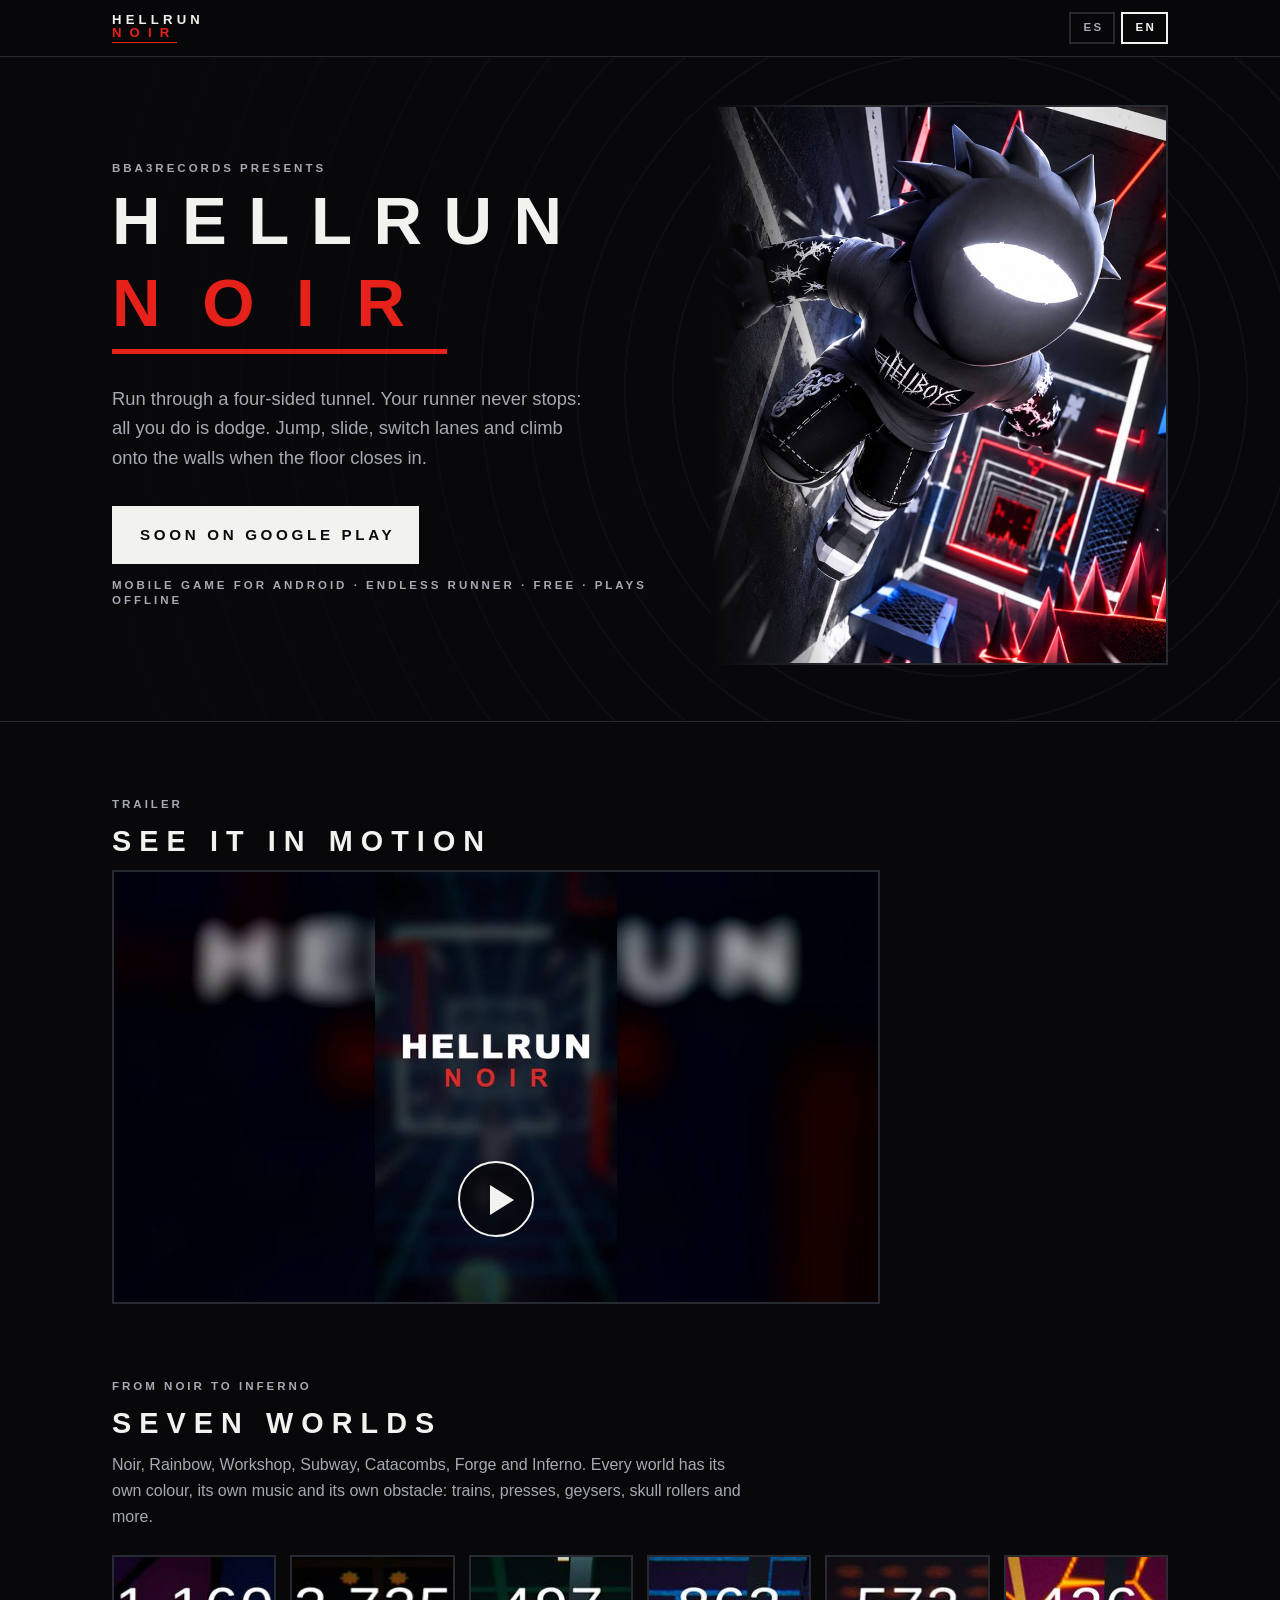
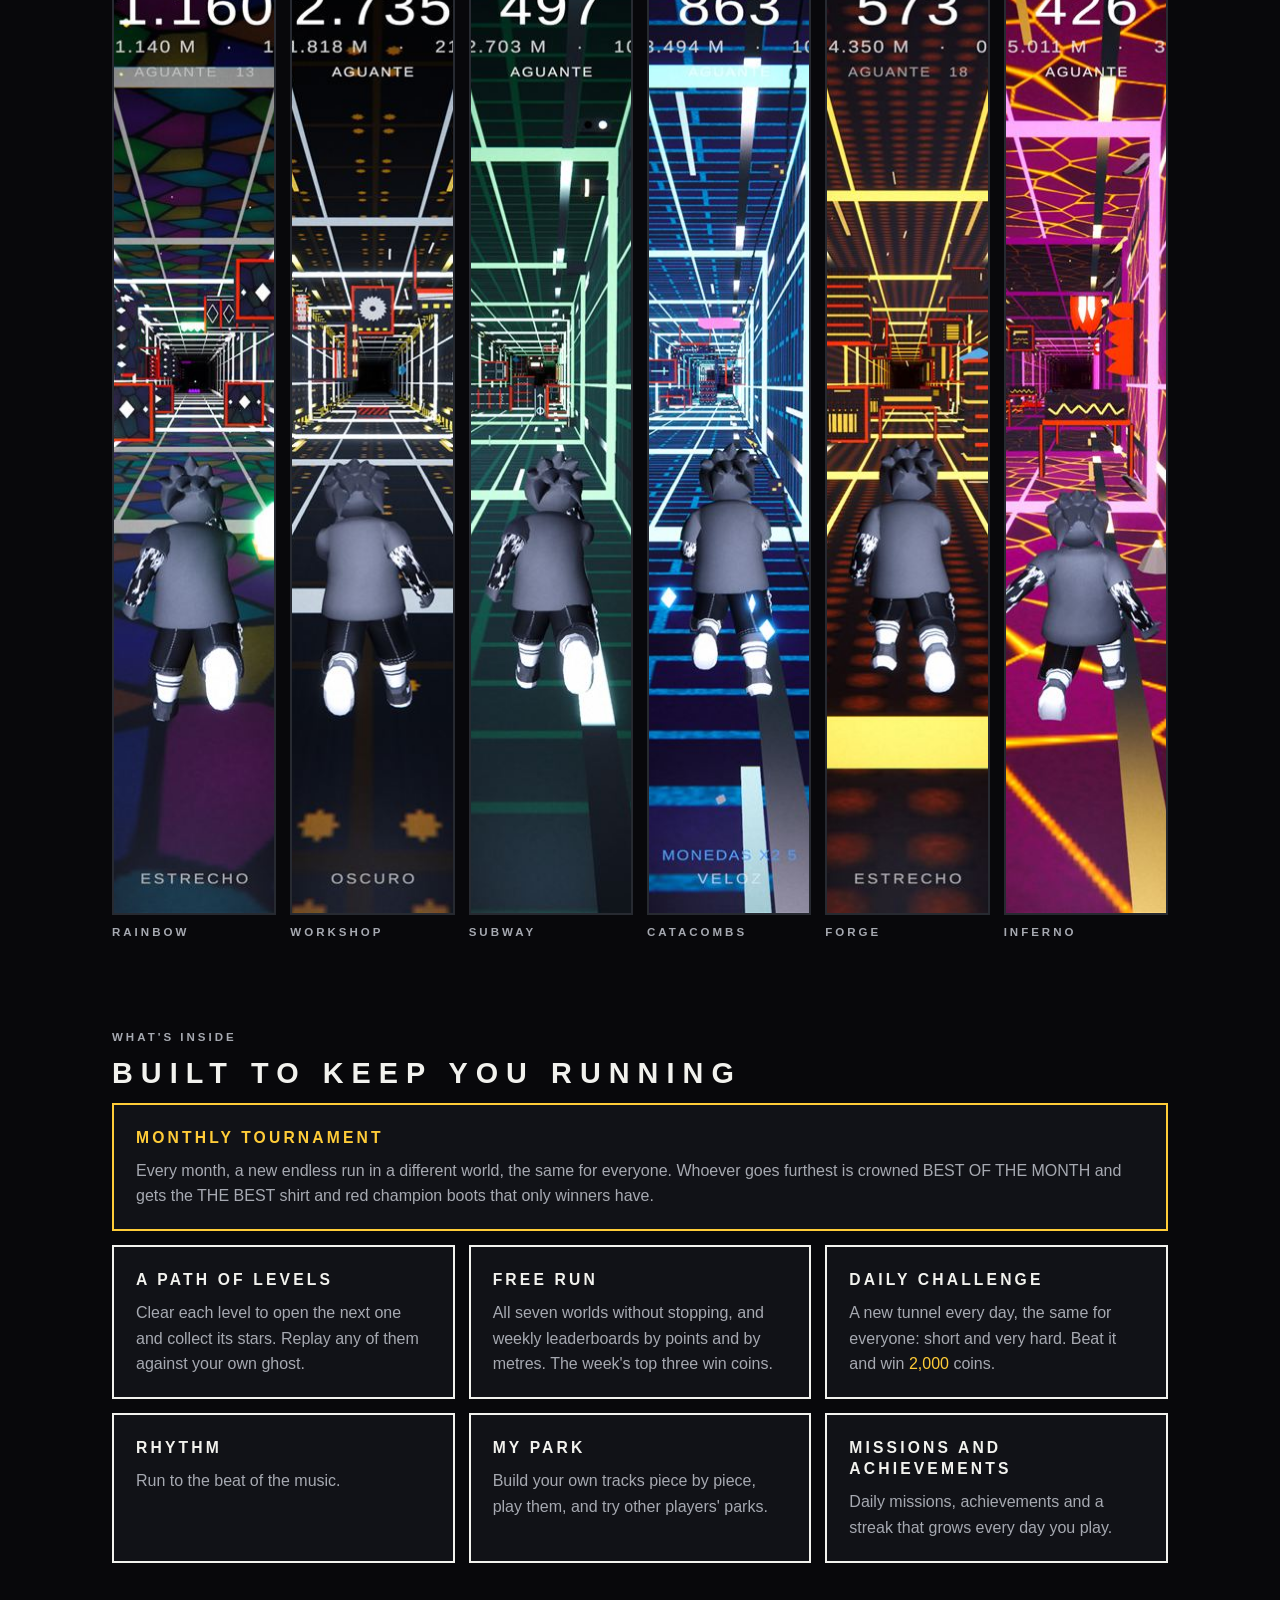
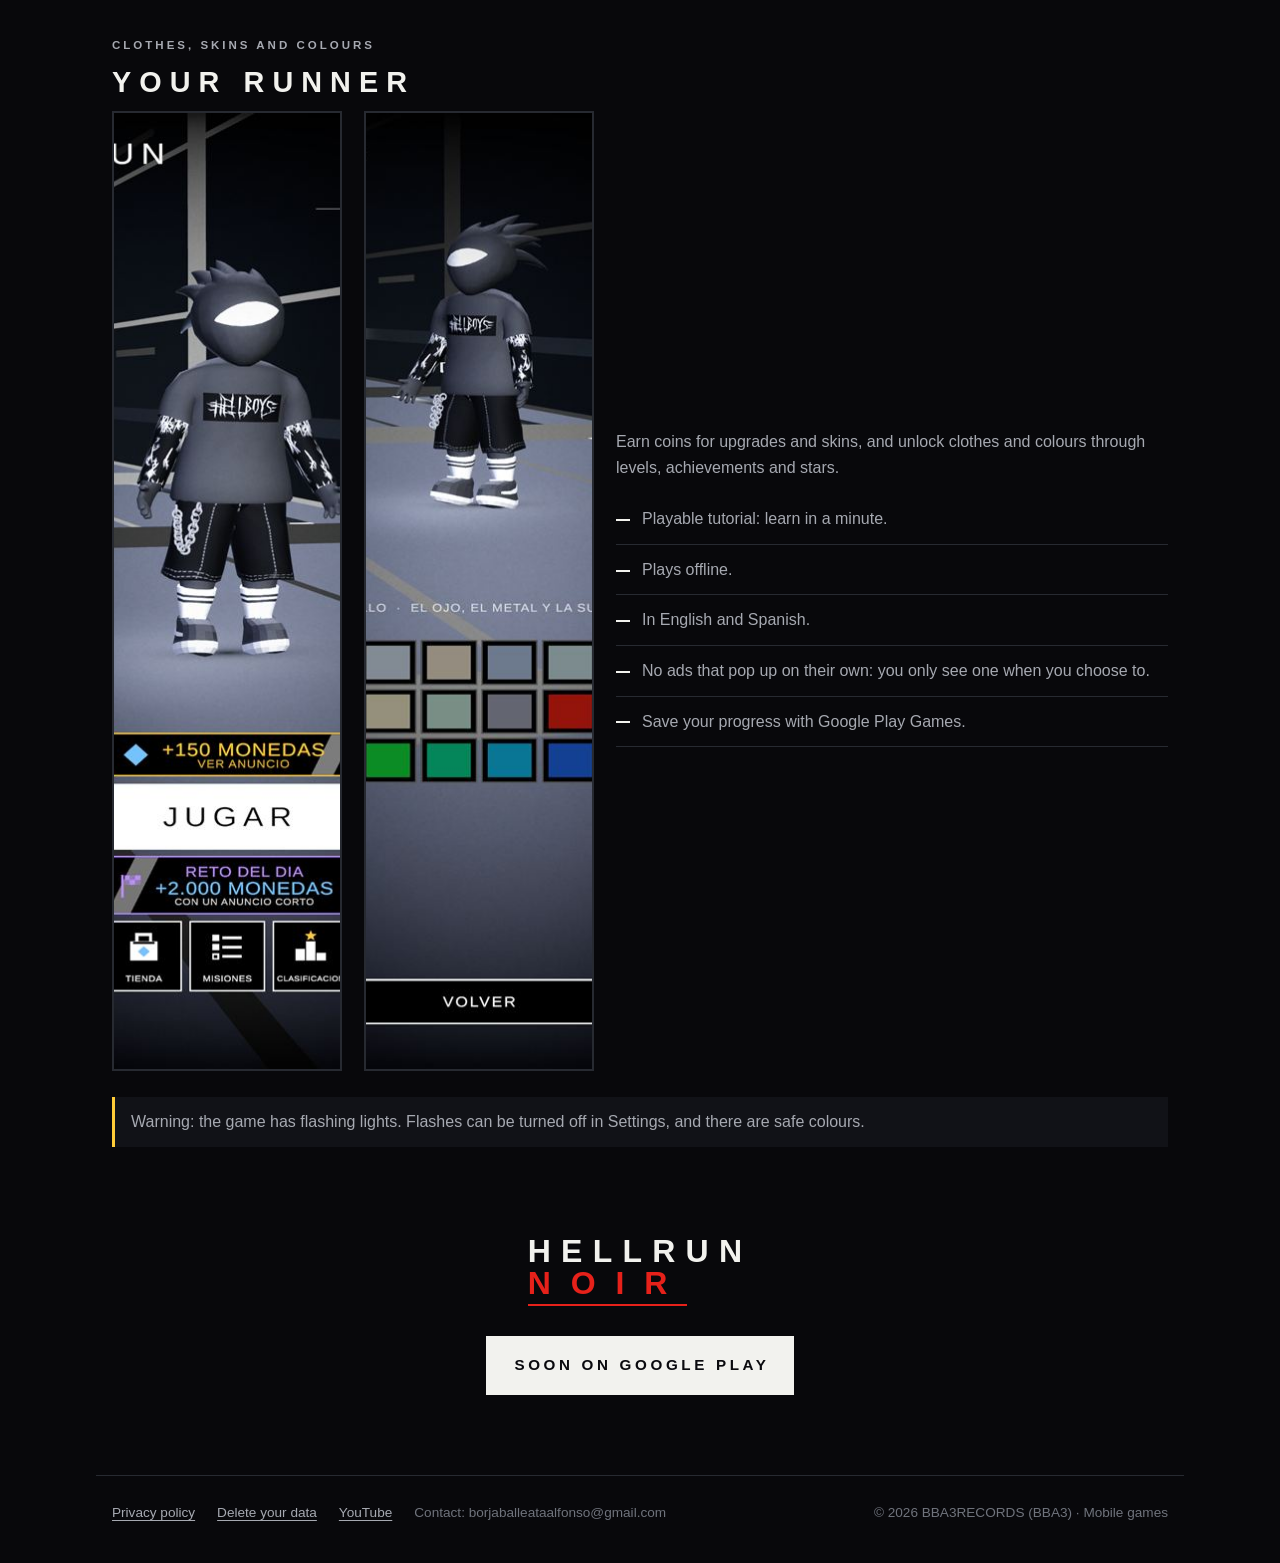
==== commit aa82804e: "SEO: BBA3RECORDS (BBA3) y Hellrun como nombres, juego de movil, enlace a YouTube" ====
--- a/index.html
+++ b/index.html
@@ -3,15 +3,15 @@
 <head>
 <meta charset="utf-8">
 <meta name="viewport" content="width=device-width, initial-scale=1">
-<title>Hellrun Noir: juego de correr sin fin para Android, sin internet</title>
-<meta name="description" content="Hellrun Noir es un juego de correr sin fin (endless runner) gratis para Android que se juega sin internet: salta, esquiva y corre por las paredes en 7 mundos.">
+<title>Hellrun Noir: juego de móvil de correr sin internet | BBA3RECORDS</title>
+<meta name="description" content="Hellrun Noir, el juego de móvil de BBA3RECORDS: un juego de correr sin fin (endless runner) gratis para Android y sin internet, con 7 mundos y torneo del mes.">
 <meta name="google-site-verification" content="RJa-HpV4dviTgqKKE8-YPXoAASHLoadqeyHEnCPbqNs">
 <link rel="canonical" href="https://bba3recordsdev.github.io/">
 <meta name="theme-color" content="#08080b">
 <meta property="og:type" content="website">
 <meta property="og:site_name" content="Hellrun Noir">
 <meta property="og:url" content="https://bba3recordsdev.github.io/">
-<meta property="og:title" content="Hellrun Noir: juego de correr sin fin para Android">
+<meta property="og:title" content="Hellrun Noir: el juego de móvil de BBA3RECORDS">
 <meta property="og:description" content="Gratis y sin internet: salta, esquiva y corre por las paredes de un túnel de neón en 7 mundos. Torneo del mes, reto del día y un camino de niveles.">
 <meta property="og:image" content="https://bba3recordsdev.github.io/img/caratula.jpg">
 <meta property="og:image:width" content="1000">
@@ -25,8 +25,31 @@
 <script type="application/ld+json">
 {
   "@context": "https://schema.org",
+  "@graph": [
+  {
+  "@type": "WebSite",
+  "@id": "https://bba3recordsdev.github.io/#web",
+  "url": "https://bba3recordsdev.github.io/",
+  "name": "Hellrun Noir",
+  "alternateName": ["Hellrun", "Hellrun Noir de BBA3RECORDS"],
+  "inLanguage": ["es", "en"],
+  "publisher": { "@id": "https://bba3recordsdev.github.io/#bba3" }
+  },
+  {
+  "@type": "Organization",
+  "@id": "https://bba3recordsdev.github.io/#bba3",
+  "name": "BBA3RECORDS",
+  "alternateName": ["BBA3", "BBA3 Records", "BBA3REC"],
+  "url": "https://bba3recordsdev.github.io/",
+  "logo": "https://bba3recordsdev.github.io/img/icono.jpg",
+  "email": "borjaballeataalfonso@gmail.com",
+  "sameAs": ["https://www.youtube.com/@BBA3REC", "https://github.com/BBA3RECORDSdev"]
+  },
+  {
   "@type": "VideoGame",
+  "@id": "https://bba3recordsdev.github.io/#juego",
   "name": "Hellrun Noir",
+  "alternateName": "Hellrun",
   "url": "https://bba3recordsdev.github.io/",
   "image": "https://bba3recordsdev.github.io/img/caratula.jpg",
   "description": "Juego de correr sin fin (endless runner) para Android: salta, esquiva y corre por las paredes de un túnel de neón en 7 mundos. Gratis y sin internet, con torneo del mes, reto del día y un camino de niveles.",
@@ -38,8 +61,10 @@
   "inLanguage": ["es", "en"],
   "installUrl": "https://play.google.com/store/apps/details?id=com.hellrun.noir",
   "offers": { "@type": "Offer", "price": "0", "priceCurrency": "EUR" },
-  "author": { "@type": "Organization", "name": "BBA3RECORDS", "url": "https://bba3recordsdev.github.io/" },
-  "publisher": { "@type": "Organization", "name": "BBA3RECORDS", "url": "https://bba3recordsdev.github.io/" }
+  "author": { "@id": "https://bba3recordsdev.github.io/#bba3" },
+  "publisher": { "@id": "https://bba3recordsdev.github.io/#bba3" }
+  }
+  ]
 }
 </script>
 </head>
@@ -59,6 +84,7 @@
   <div class="tunnel"></div>
   <div class="hero-inner">
     <div>
+      <p class="label"><span class="es">BBA3RECORDS presenta</span><span class="en">BBA3RECORDS presents</span></p>
       <h1 class="logo" aria-label="Hellrun Noir"><b>Hellrun</b><i>Noir</i></h1>
       <p class="tagline">
         <span class="es">Corre por un túnel de cuatro caras. Tu corredor no para: tú solo esquivas. Salta, derrapa, cambia de carril y súbete a las paredes cuando el suelo se cierra.</span>
@@ -67,7 +93,7 @@
       <a class="btn main" href="https://play.google.com/store/apps/details?id=com.hellrun.noir">
         <span class="es">Pronto en Google Play</span><span class="en">Soon on Google Play</span>
       </a>
-      <p class="label small"><span class="es">Juego de correr sin fin · Gratis · Sin internet · Español e inglés</span><span class="en">Endless runner · Free · Plays offline · English and Spanish</span></p>
+      <p class="label small"><span class="es">Juego de móvil para Android · Correr sin fin · Gratis · Sin internet</span><span class="en">Mobile game for Android · Endless runner · Free · Plays offline</span></p>
     </div>
     <div class="hero-art">
       <img src="img/caratula.jpg" width="1000" height="1032" alt="El corredor de Hellrun Noir bajando por el túnel de neón">
@@ -151,6 +177,7 @@
       <ul class="dash">
         <li><span class="es">Tutorial jugable: se aprende en un minuto.</span><span class="en">Playable tutorial: learn in a minute.</span></li>
         <li><span class="es">Se juega sin conexión.</span><span class="en">Plays offline.</span></li>
+        <li><span class="es">En español e inglés.</span><span class="en">In English and Spanish.</span></li>
         <li><span class="es">Sin anuncios que salten solos: solo ves uno cuando lo eliges.</span><span class="en">No ads that pop up on their own: you only see one when you choose to.</span></li>
         <li><span class="es">Copia de tu partida con Google Play Juegos.</span><span class="en">Save your progress with Google Play Games.</span></li>
       </ul>
@@ -169,9 +196,10 @@
     <a href="privacidad.html"><span class="es">Política de privacidad</span><span class="en">Privacy policy</span></a>
     <a href="privacidad.html#borrar" class="es">Borrar tus datos</a>
     <a href="privacidad.html#delete" class="en">Delete your data</a>
+    <a href="https://www.youtube.com/@BBA3REC">YouTube</a>
     <span><span class="es">Contacto:</span><span class="en">Contact:</span> <span class="mail">borjaballeataalfonso@gmail.com</span></span>
   </nav>
-  <span>© 2026 BBA3RECORDS</span>
+  <span>© 2026 BBA3RECORDS (BBA3) · <span class="es">Juegos para móvil</span><span class="en">Mobile games</span></span>
 </footer>
 
 <script>
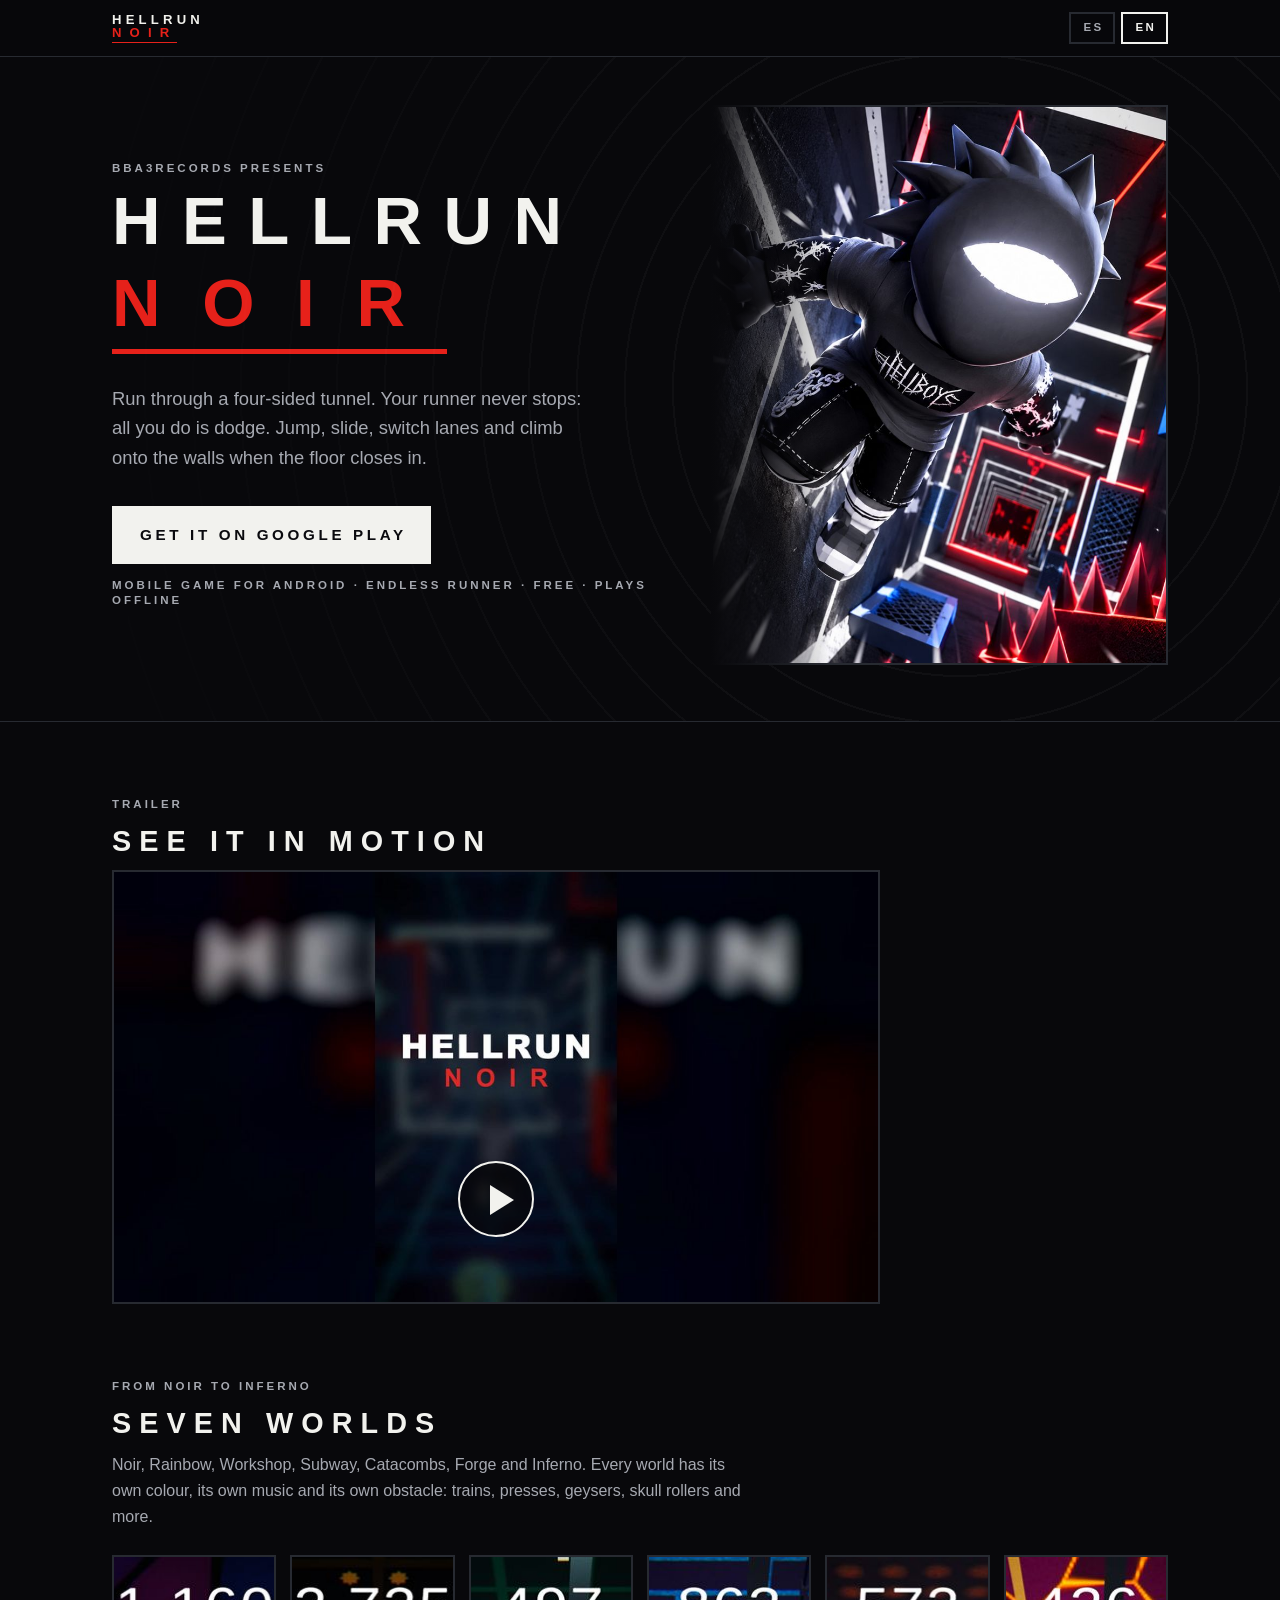
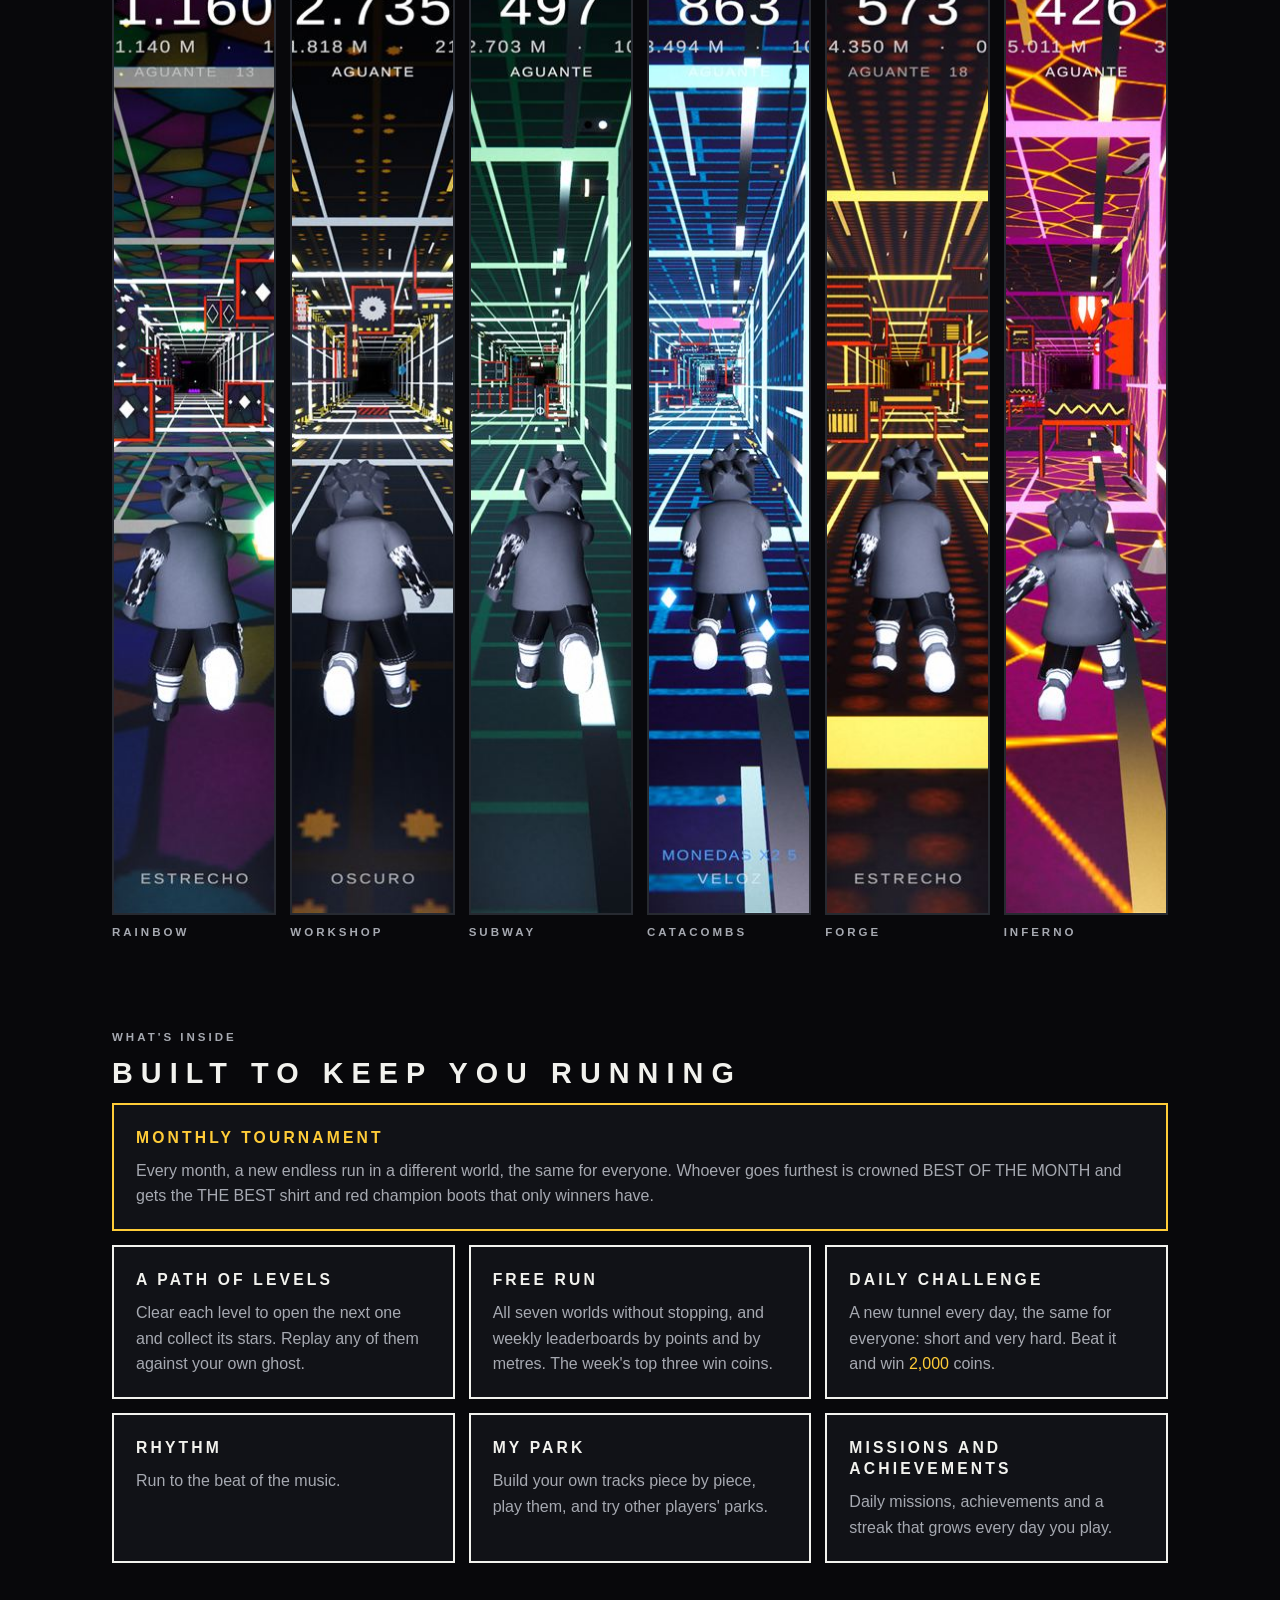
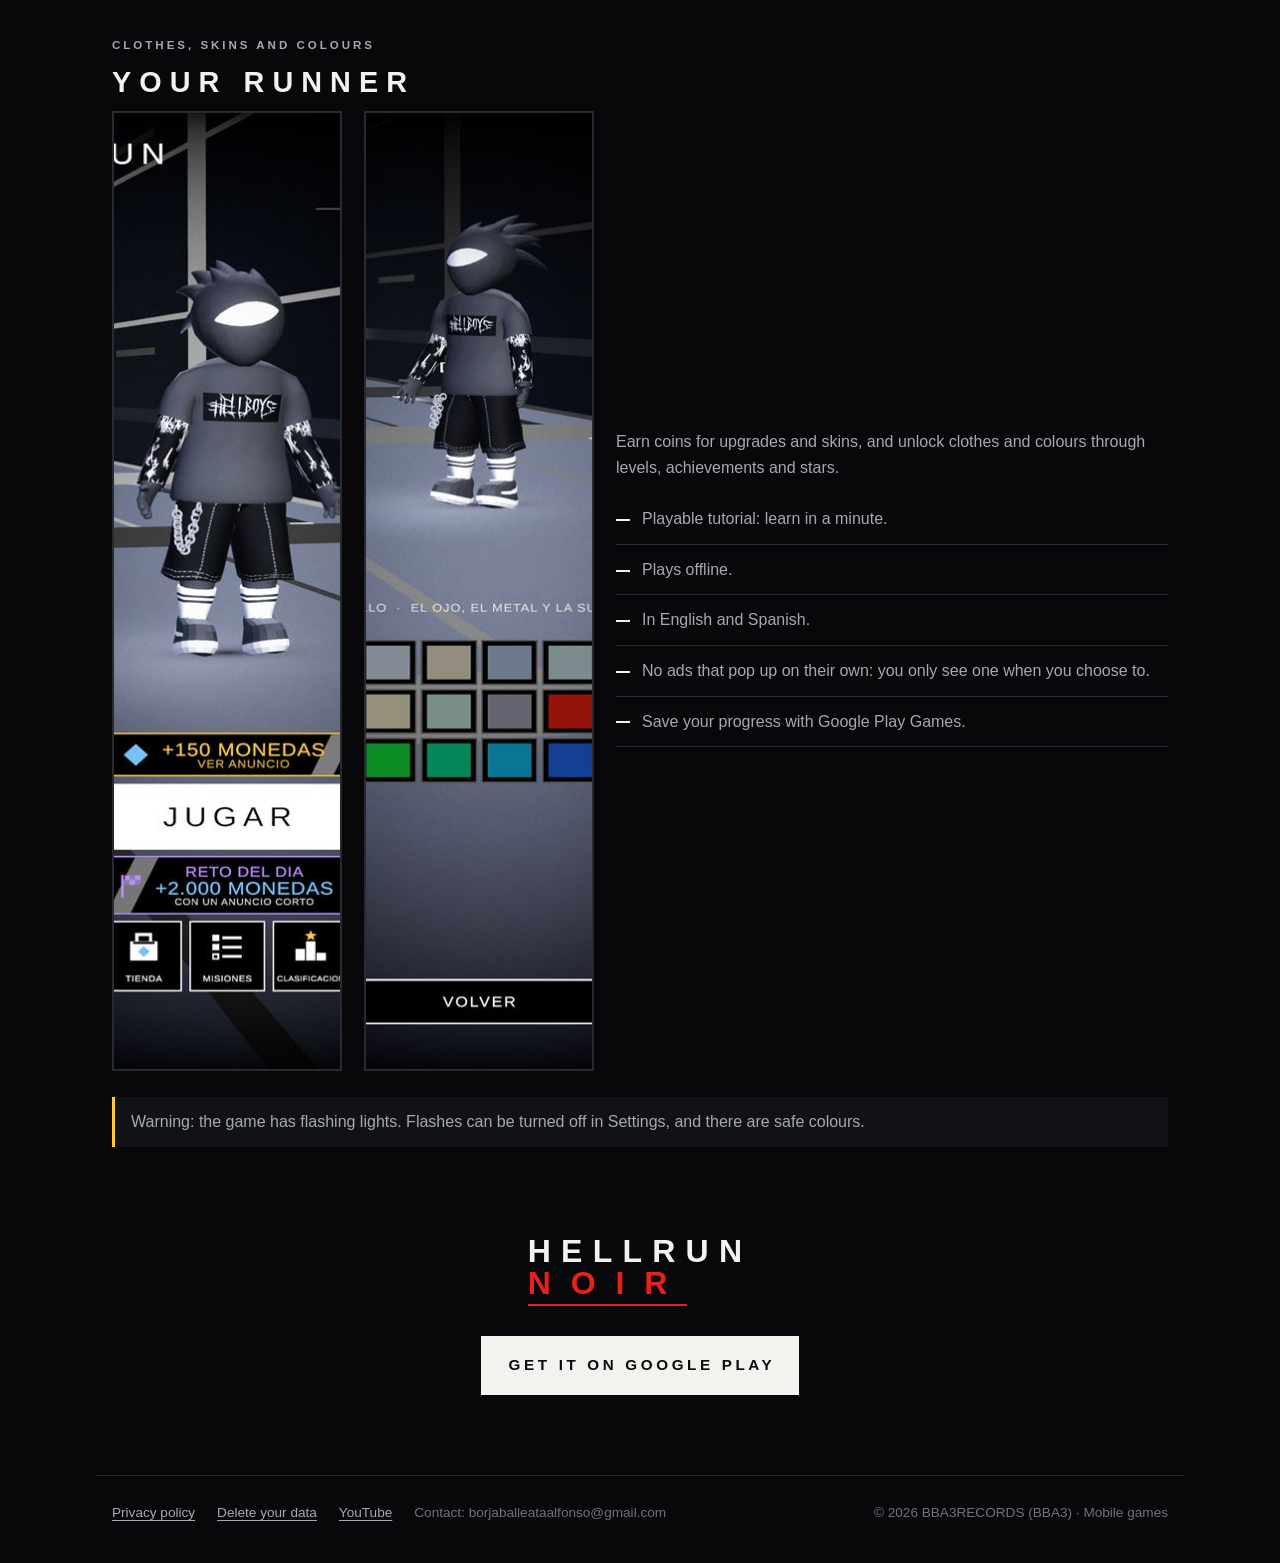
==== commit cf448fe5: "Hellrun Noir ya esta en Google Play: botones Descargar en Google Play / Get it on Google Play, pagin" ====
--- a/index.html
+++ b/index.html
@@ -43,7 +43,7 @@
   "url": "https://bba3recordsdev.github.io/",
   "logo": "https://bba3recordsdev.github.io/img/icono.jpg",
   "email": "borjaballeataalfonso@gmail.com",
-  "sameAs": ["https://www.youtube.com/@BBA3REC", "https://github.com/BBA3RECORDSdev"]
+  "sameAs": ["https://play.google.com/store/apps/developer?id=BBA3RECORDS", "https://www.youtube.com/@BBA3REC", "https://github.com/BBA3RECORDSdev"]
   },
   {
   "@type": "VideoGame",
@@ -60,6 +60,7 @@
   "playMode": "SinglePlayer",
   "inLanguage": ["es", "en"],
   "installUrl": "https://play.google.com/store/apps/details?id=com.hellrun.noir",
+  "sameAs": ["https://play.google.com/store/apps/details?id=com.hellrun.noir"],
   "offers": { "@type": "Offer", "price": "0", "priceCurrency": "EUR" },
   "author": { "@id": "https://bba3recordsdev.github.io/#bba3" },
   "publisher": { "@id": "https://bba3recordsdev.github.io/#bba3" }
@@ -91,7 +92,7 @@
         <span class="en">Run through a four-sided tunnel. Your runner never stops: all you do is dodge. Jump, slide, switch lanes and climb onto the walls when the floor closes in.</span>
       </p>
       <a class="btn main" href="https://play.google.com/store/apps/details?id=com.hellrun.noir">
-        <span class="es">Pronto en Google Play</span><span class="en">Soon on Google Play</span>
+        <span class="es">Descargar en Google Play</span><span class="en">Get it on Google Play</span>
       </a>
       <p class="label small"><span class="es">Juego de móvil para Android · Correr sin fin · Gratis · Sin internet</span><span class="en">Mobile game for Android · Endless runner · Free · Plays offline</span></p>
     </div>
@@ -188,7 +189,7 @@
 
 <section class="cta-end">
   <a class="logo" href="#" aria-label="Hellrun Noir"><b>Hellrun</b><i>Noir</i></a><br>
-  <a class="btn main" href="https://play.google.com/store/apps/details?id=com.hellrun.noir"><span class="es">Pronto en Google Play</span><span class="en">Soon on Google Play</span></a>
+  <a class="btn main" href="https://play.google.com/store/apps/details?id=com.hellrun.noir"><span class="es">Descargar en Google Play</span><span class="en">Get it on Google Play</span></a>
 </section>
 
 <footer class="foot">
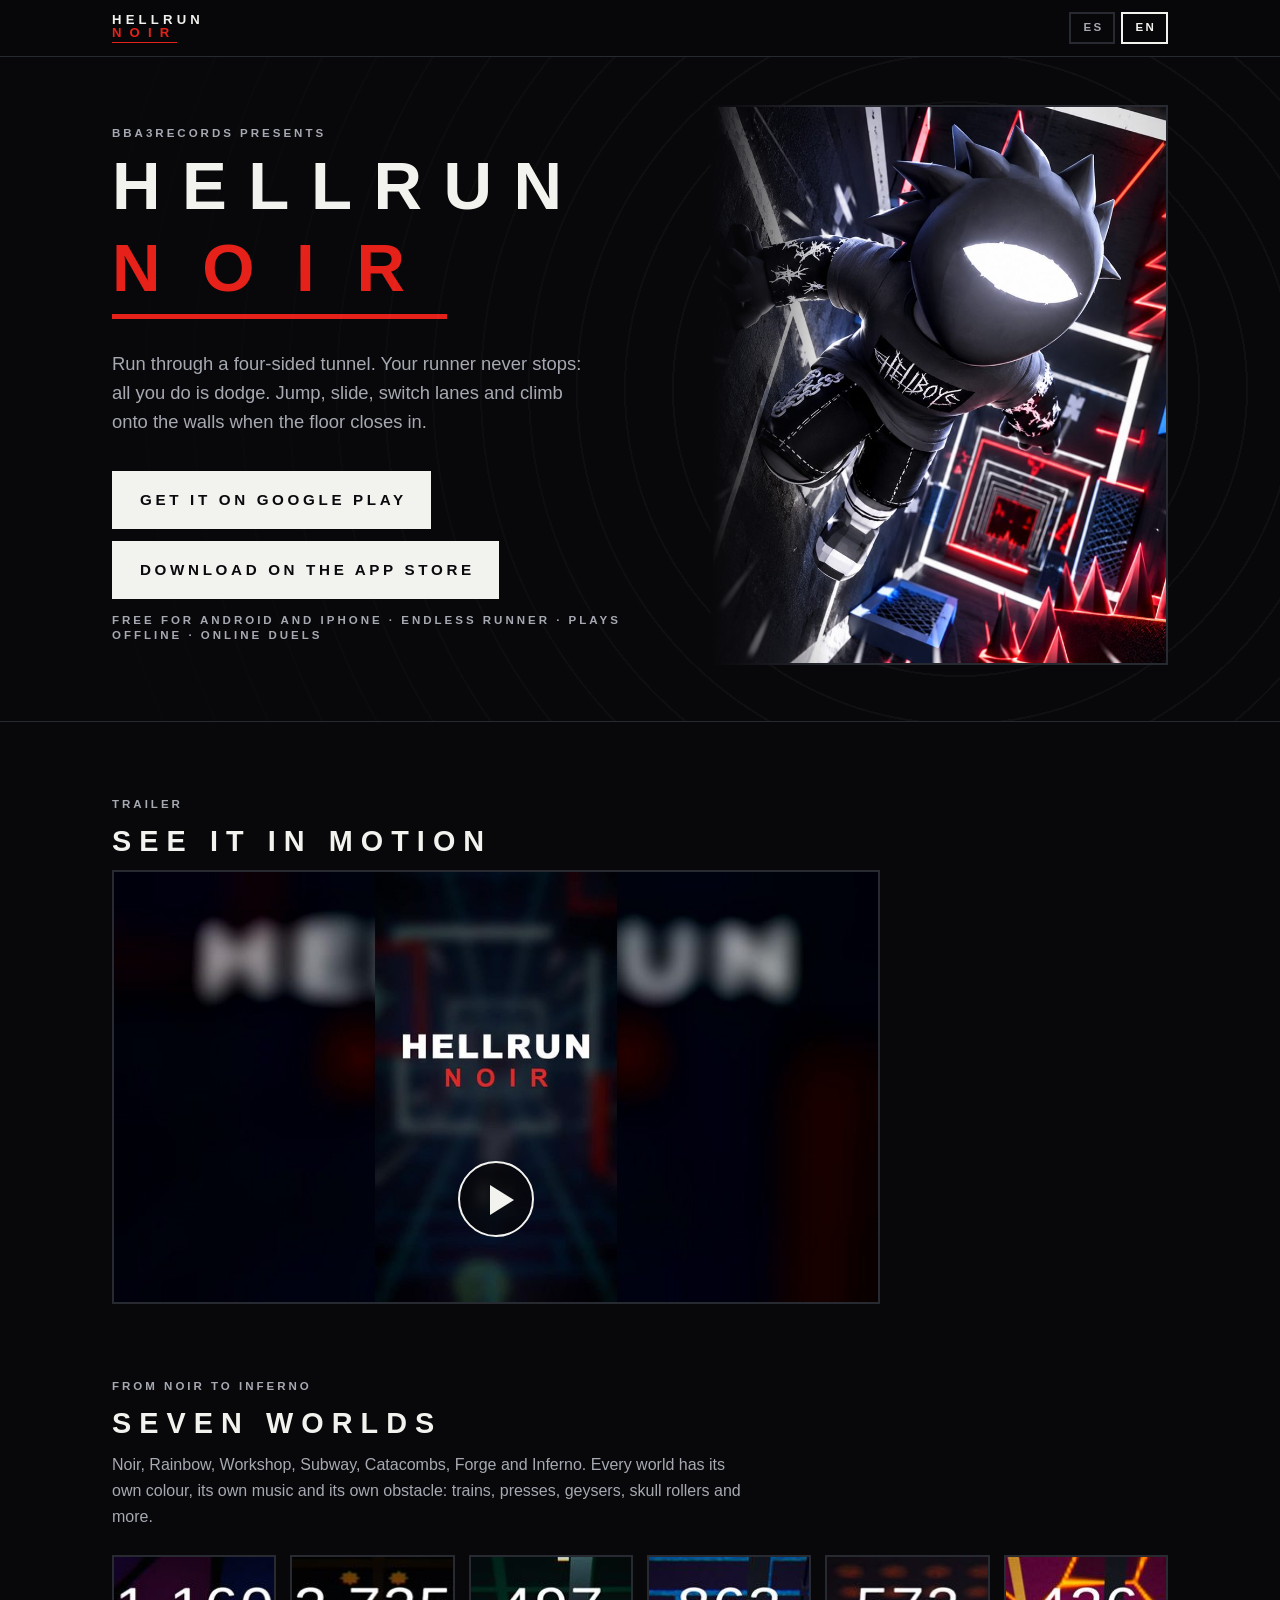
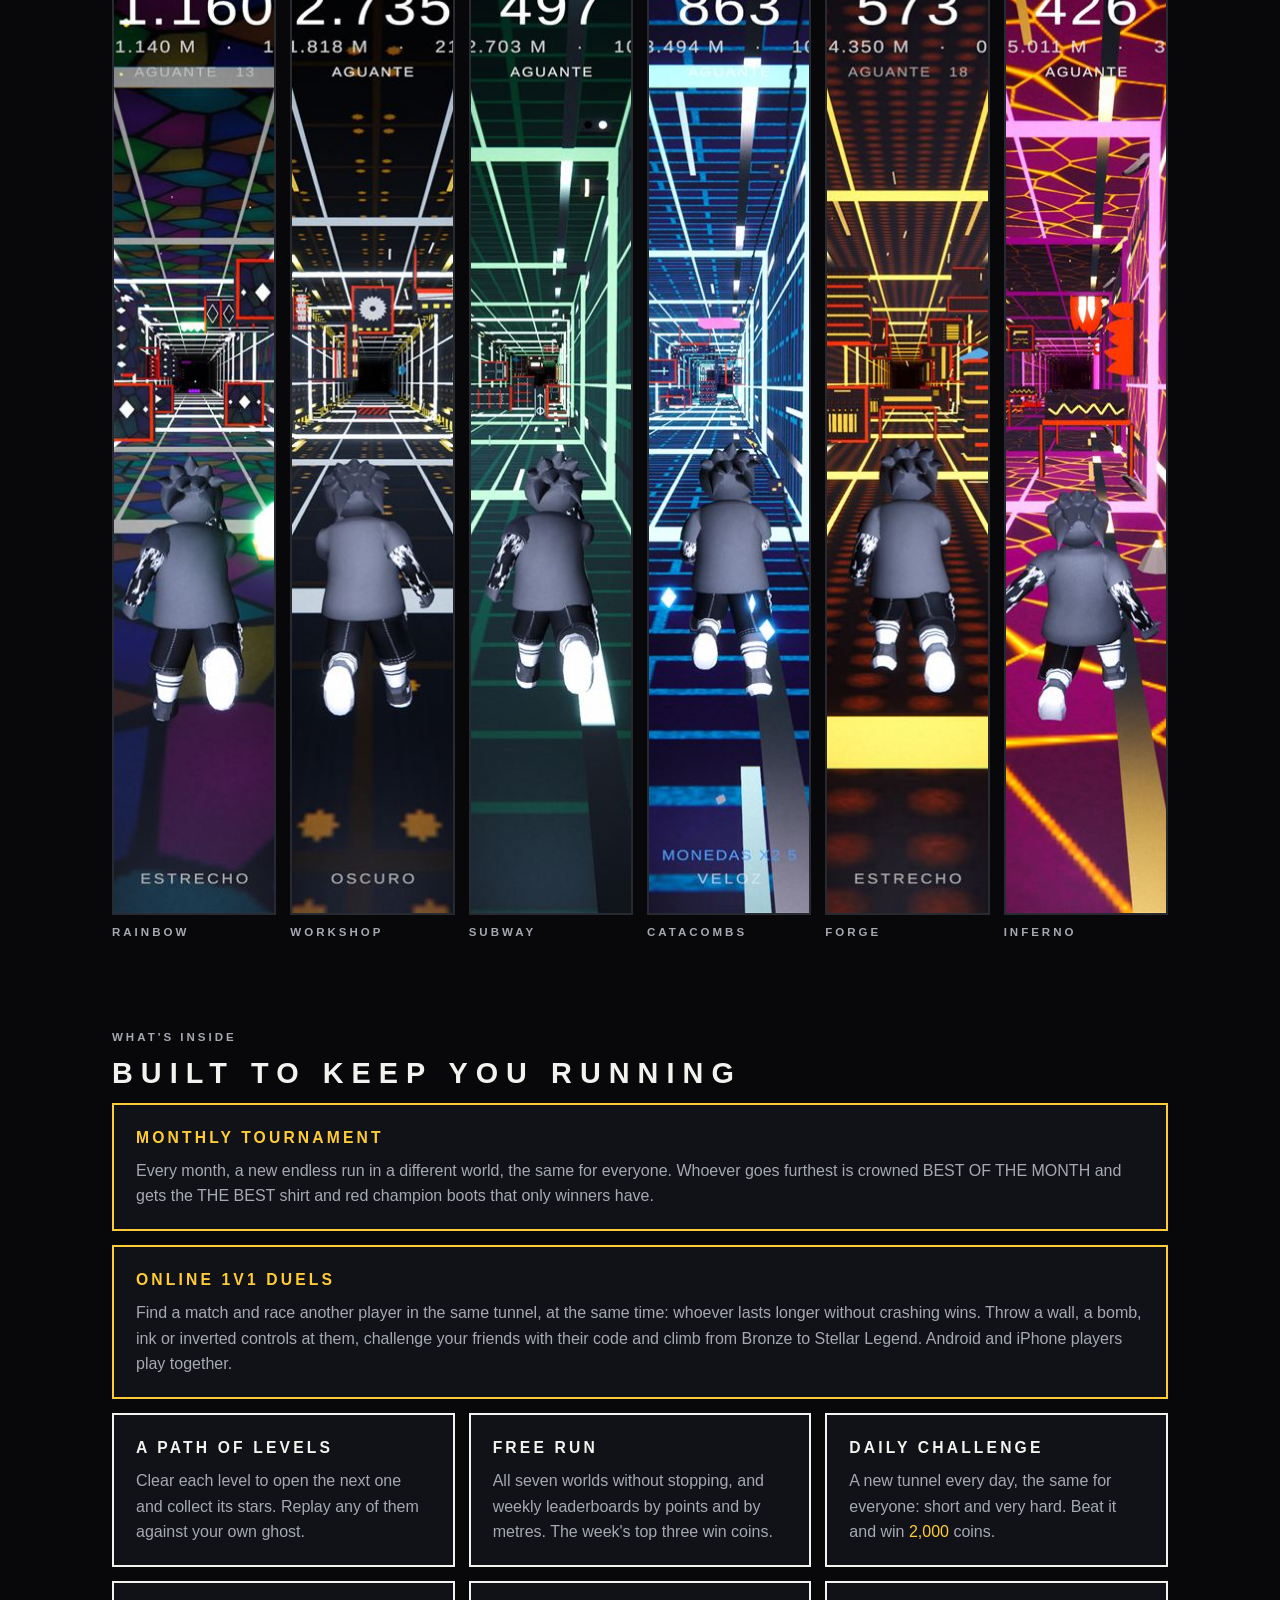
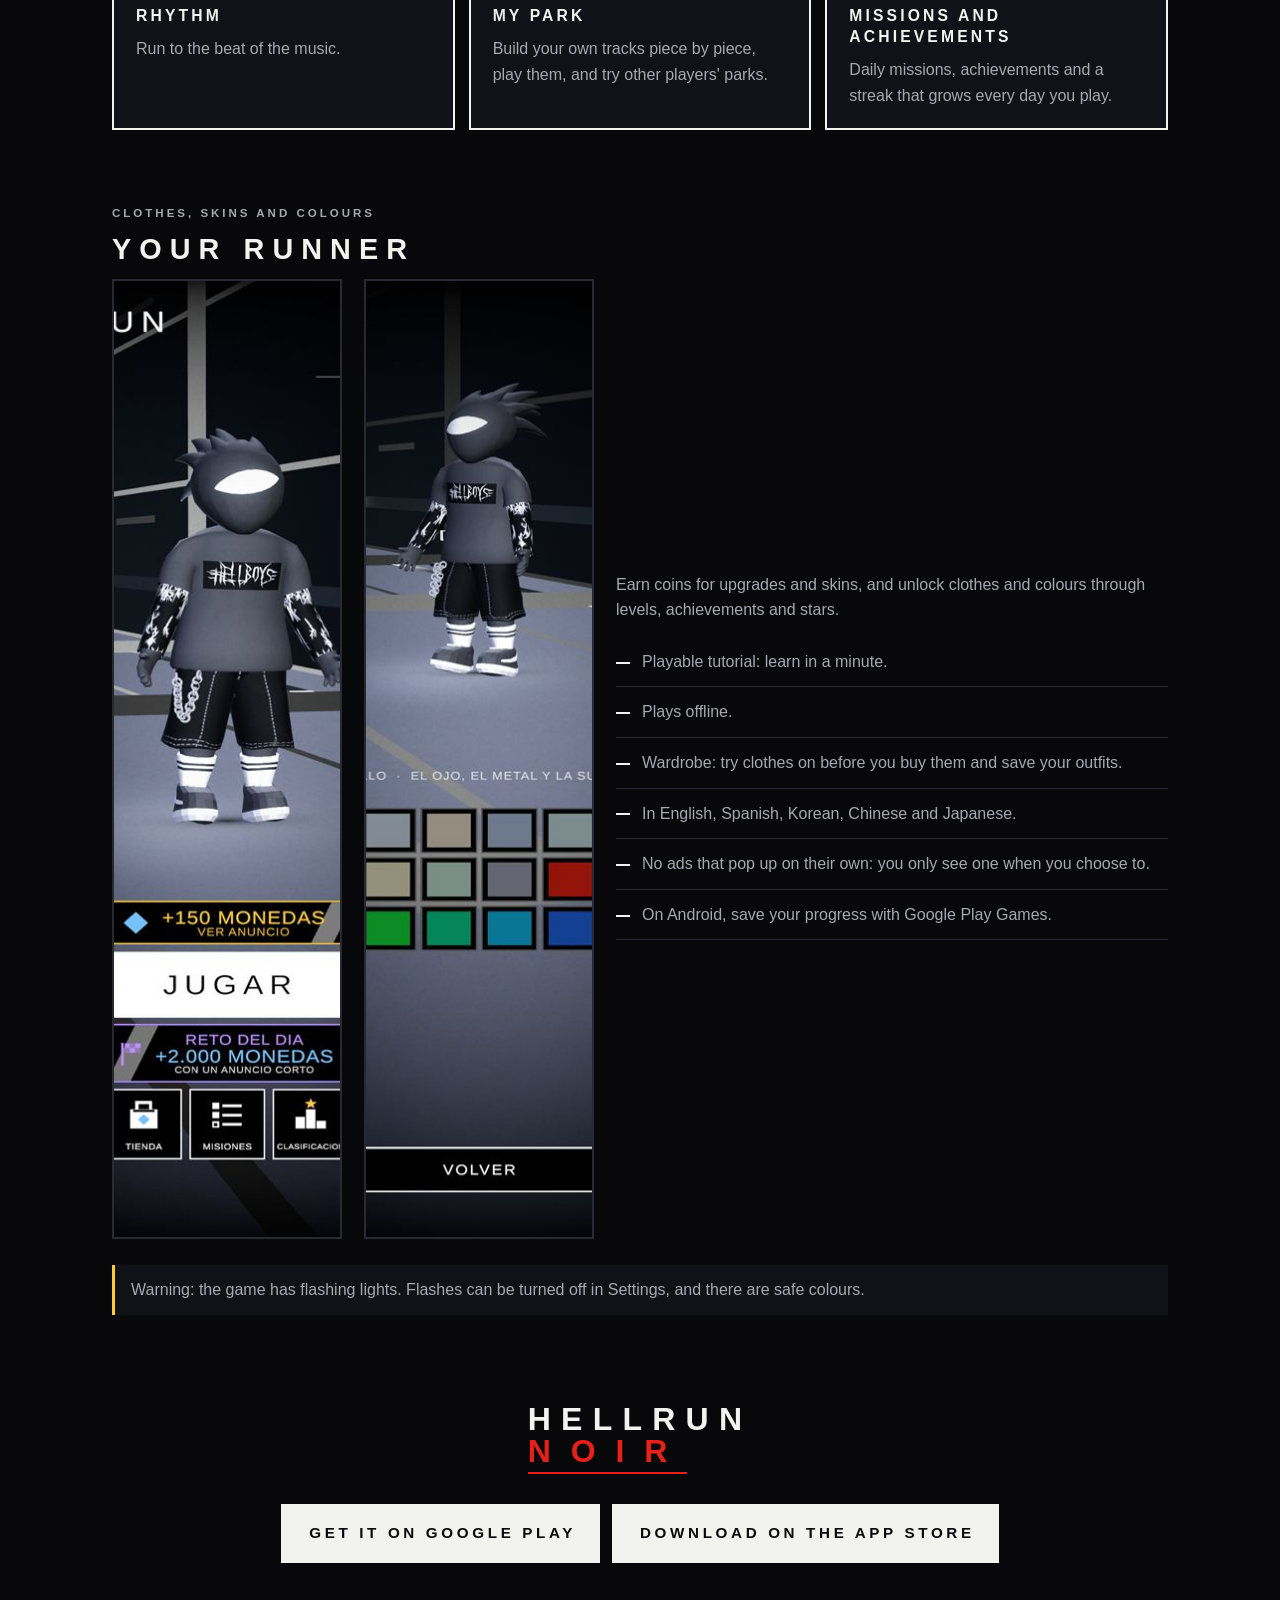
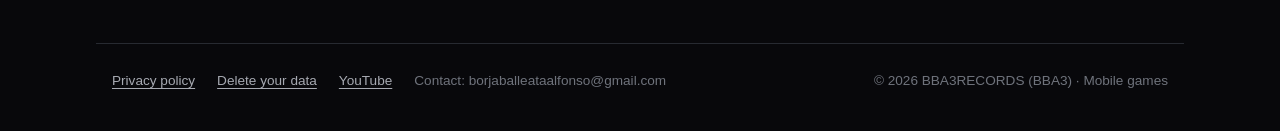
==== commit 649ce1a2: "Web: boton del App Store (iPhone) junto al de Google Play, duelos online, 6 idiomas y armario" ====
--- a/index.html
+++ b/index.html
@@ -4,7 +4,7 @@
 <meta charset="utf-8">
 <meta name="viewport" content="width=device-width, initial-scale=1">
 <title>Hellrun Noir: juego de móvil de correr sin internet | BBA3RECORDS</title>
-<meta name="description" content="Hellrun Noir, el juego de móvil de BBA3RECORDS: un juego de correr sin fin (endless runner) gratis para Android y sin internet, con 7 mundos y torneo del mes.">
+<meta name="description" content="Hellrun Noir, el juego de móvil de BBA3RECORDS: un juego de correr sin fin (endless runner) gratis para Android y iPhone, sin internet y con duelos online 1 contra 1, 7 mundos y torneo del mes.">
 <meta name="google-site-verification" content="RJa-HpV4dviTgqKKE8-YPXoAASHLoadqeyHEnCPbqNs">
 <link rel="canonical" href="https://bba3recordsdev.github.io/">
 <meta name="theme-color" content="#08080b">
@@ -12,7 +12,7 @@
 <meta property="og:site_name" content="Hellrun Noir">
 <meta property="og:url" content="https://bba3recordsdev.github.io/">
 <meta property="og:title" content="Hellrun Noir: el juego de móvil de BBA3RECORDS">
-<meta property="og:description" content="Gratis y sin internet: salta, esquiva y corre por las paredes de un túnel de neón en 7 mundos. Torneo del mes, reto del día y un camino de niveles.">
+<meta property="og:description" content="Gratis en Android y iPhone, y sin internet: salta, esquiva y corre por las paredes de un túnel de neón en 7 mundos. Duelos online 1 contra 1, torneo del mes y un camino de niveles.">
 <meta property="og:image" content="https://bba3recordsdev.github.io/img/caratula.jpg">
 <meta property="og:image:width" content="1000">
 <meta property="og:image:height" content="1032">
@@ -43,7 +43,7 @@
   "url": "https://bba3recordsdev.github.io/",
   "logo": "https://bba3recordsdev.github.io/img/icono.jpg",
   "email": "borjaballeataalfonso@gmail.com",
-  "sameAs": ["https://play.google.com/store/apps/developer?id=BBA3RECORDS", "https://www.youtube.com/@BBA3REC", "https://github.com/BBA3RECORDSdev"]
+  "sameAs": ["https://play.google.com/store/apps/developer?id=BBA3RECORDS", "https://apps.apple.com/app/id6829120269", "https://www.youtube.com/@BBA3REC", "https://github.com/BBA3RECORDSdev"]
   },
   {
   "@type": "VideoGame",
@@ -52,15 +52,15 @@
   "alternateName": "Hellrun",
   "url": "https://bba3recordsdev.github.io/",
   "image": "https://bba3recordsdev.github.io/img/caratula.jpg",
-  "description": "Juego de correr sin fin (endless runner) para Android: salta, esquiva y corre por las paredes de un túnel de neón en 7 mundos. Gratis y sin internet, con torneo del mes, reto del día y un camino de niveles.",
+  "description": "Juego de correr sin fin (endless runner) para Android y iPhone: salta, esquiva y corre por las paredes de un túnel de neón en 7 mundos. Gratis y sin internet, con duelos online 1 contra 1, torneo del mes, reto del día y un camino de niveles.",
   "genre": ["Endless runner", "Arcade", "Acción"],
-  "gamePlatform": "Android",
-  "operatingSystem": "Android",
+  "gamePlatform": ["Android", "iOS"],
+  "operatingSystem": "Android, iOS",
   "applicationCategory": "GameApplication",
-  "playMode": "SinglePlayer",
-  "inLanguage": ["es", "en"],
-  "installUrl": "https://play.google.com/store/apps/details?id=com.hellrun.noir",
-  "sameAs": ["https://play.google.com/store/apps/details?id=com.hellrun.noir"],
+  "playMode": ["SinglePlayer", "MultiPlayer"],
+  "inLanguage": ["es", "en", "ko", "zh-Hans", "zh-Hant", "ja"],
+  "installUrl": ["https://play.google.com/store/apps/details?id=com.hellrun.noir", "https://apps.apple.com/app/id6829120269"],
+  "sameAs": ["https://play.google.com/store/apps/details?id=com.hellrun.noir", "https://apps.apple.com/app/id6829120269"],
   "offers": { "@type": "Offer", "price": "0", "priceCurrency": "EUR" },
   "author": { "@id": "https://bba3recordsdev.github.io/#bba3" },
   "publisher": { "@id": "https://bba3recordsdev.github.io/#bba3" }
@@ -91,10 +91,15 @@
         <span class="es">Corre por un túnel de cuatro caras. Tu corredor no para: tú solo esquivas. Salta, derrapa, cambia de carril y súbete a las paredes cuando el suelo se cierra.</span>
         <span class="en">Run through a four-sided tunnel. Your runner never stops: all you do is dodge. Jump, slide, switch lanes and climb onto the walls when the floor closes in.</span>
       </p>
-      <a class="btn main" href="https://play.google.com/store/apps/details?id=com.hellrun.noir">
-        <span class="es">Descargar en Google Play</span><span class="en">Get it on Google Play</span>
-      </a>
-      <p class="label small"><span class="es">Juego de móvil para Android · Correr sin fin · Gratis · Sin internet</span><span class="en">Mobile game for Android · Endless runner · Free · Plays offline</span></p>
+      <div class="stores">
+        <a class="btn main" href="https://play.google.com/store/apps/details?id=com.hellrun.noir">
+          <span class="es">Descargar en Google Play</span><span class="en">Get it on Google Play</span>
+        </a>
+        <a class="btn main" href="https://apps.apple.com/app/id6829120269">
+          <span class="es">Descargar en el App Store</span><span class="en">Download on the App Store</span>
+        </a>
+      </div>
+      <p class="label small"><span class="es">Gratis para Android y iPhone · Correr sin fin · Sin internet · Duelos online</span><span class="en">Free for Android and iPhone · Endless runner · Plays offline · Online duels</span></p>
     </div>
     <div class="hero-art">
       <img src="img/caratula.jpg" width="1000" height="1032" alt="El corredor de Hellrun Noir bajando por el túnel de neón">
@@ -140,6 +145,10 @@
       <h3><span class="es">Torneo del mes</span><span class="en">Monthly tournament</span></h3>
       <p><span class="es">Cada mes, una carrera infinita nueva en un mundo distinto, la misma para todos. El que llegue más lejos se corona EL MEJOR DEL MES y se lleva la camiseta THE BEST y unas botas de campeón rojas que solo tienen los ganadores.</span><span class="en">Every month, a new endless run in a different world, the same for everyone. Whoever goes furthest is crowned BEST OF THE MONTH and gets the THE BEST shirt and red champion boots that only winners have.</span></p>
     </div>
+    <div class="card wide">
+      <h3><span class="es">Duelos online 1 contra 1</span><span class="en">Online 1v1 duels</span></h3>
+      <p><span class="es">Busca partida y corre contra otro jugador en el mismo túnel, a la vez: gana quien aguanta más sin estamparse. Lánzale un muro, una bomba, tinta o los controles al revés, reta a tus amigos con su código y sube de Bronce a Leyenda Estelar. Juegan juntos los de Android y los de iPhone.</span><span class="en">Find a match and race another player in the same tunnel, at the same time: whoever lasts longer without crashing wins. Throw a wall, a bomb, ink or inverted controls at them, challenge your friends with their code and climb from Bronze to Stellar Legend. Android and iPhone players play together.</span></p>
+    </div>
     <div class="card">
       <h3><span class="es">Un camino de niveles</span><span class="en">A path of levels</span></h3>
       <p><span class="es">Supera cada nivel para abrir el siguiente y consigue sus estrellas. Repite cualquiera contra tu propio fantasma.</span><span class="en">Clear each level to open the next one and collect its stars. Replay any of them against your own ghost.</span></p>
@@ -178,9 +187,10 @@
       <ul class="dash">
         <li><span class="es">Tutorial jugable: se aprende en un minuto.</span><span class="en">Playable tutorial: learn in a minute.</span></li>
         <li><span class="es">Se juega sin conexión.</span><span class="en">Plays offline.</span></li>
-        <li><span class="es">En español e inglés.</span><span class="en">In English and Spanish.</span></li>
+        <li><span class="es">Armario: pruébate la ropa antes de comprarla y guarda tus conjuntos.</span><span class="en">Wardrobe: try clothes on before you buy them and save your outfits.</span></li>
+        <li><span class="es">En español, inglés, coreano, chino y japonés.</span><span class="en">In English, Spanish, Korean, Chinese and Japanese.</span></li>
         <li><span class="es">Sin anuncios que salten solos: solo ves uno cuando lo eliges.</span><span class="en">No ads that pop up on their own: you only see one when you choose to.</span></li>
-        <li><span class="es">Copia de tu partida con Google Play Juegos.</span><span class="en">Save your progress with Google Play Games.</span></li>
+        <li><span class="es">En Android, copia de tu partida con Google Play Juegos.</span><span class="en">On Android, save your progress with Google Play Games.</span></li>
       </ul>
     </div>
   </div>
@@ -189,7 +199,10 @@
 
 <section class="cta-end">
   <a class="logo" href="#" aria-label="Hellrun Noir"><b>Hellrun</b><i>Noir</i></a><br>
-  <a class="btn main" href="https://play.google.com/store/apps/details?id=com.hellrun.noir"><span class="es">Descargar en Google Play</span><span class="en">Get it on Google Play</span></a>
+  <div class="stores">
+    <a class="btn main" href="https://play.google.com/store/apps/details?id=com.hellrun.noir"><span class="es">Descargar en Google Play</span><span class="en">Get it on Google Play</span></a>
+    <a class="btn main" href="https://apps.apple.com/app/id6829120269"><span class="es">Descargar en el App Store</span><span class="en">Download on the App Store</span></a>
+  </div>
 </section>
 
 <footer class="foot">
--- a/estilo.css
+++ b/estilo.css
@@ -101,6 +101,9 @@
 .btn.main { background: var(--ink); color: #0a0a0e; }
 .btn.main:hover { background: var(--gold); border-color: var(--gold); color: #0a0a0e; }
 .btn:hover { color: var(--gold); border-color: var(--gold); }
+/* las dos tiendas, una al lado de la otra (22-11-2026) */
+.stores { display: flex; flex-wrap: wrap; gap: 12px; }
+.cta-end .stores { justify-content: center; }
 
 .label {
   font: 700 0.72rem/1.3 var(--sans);
